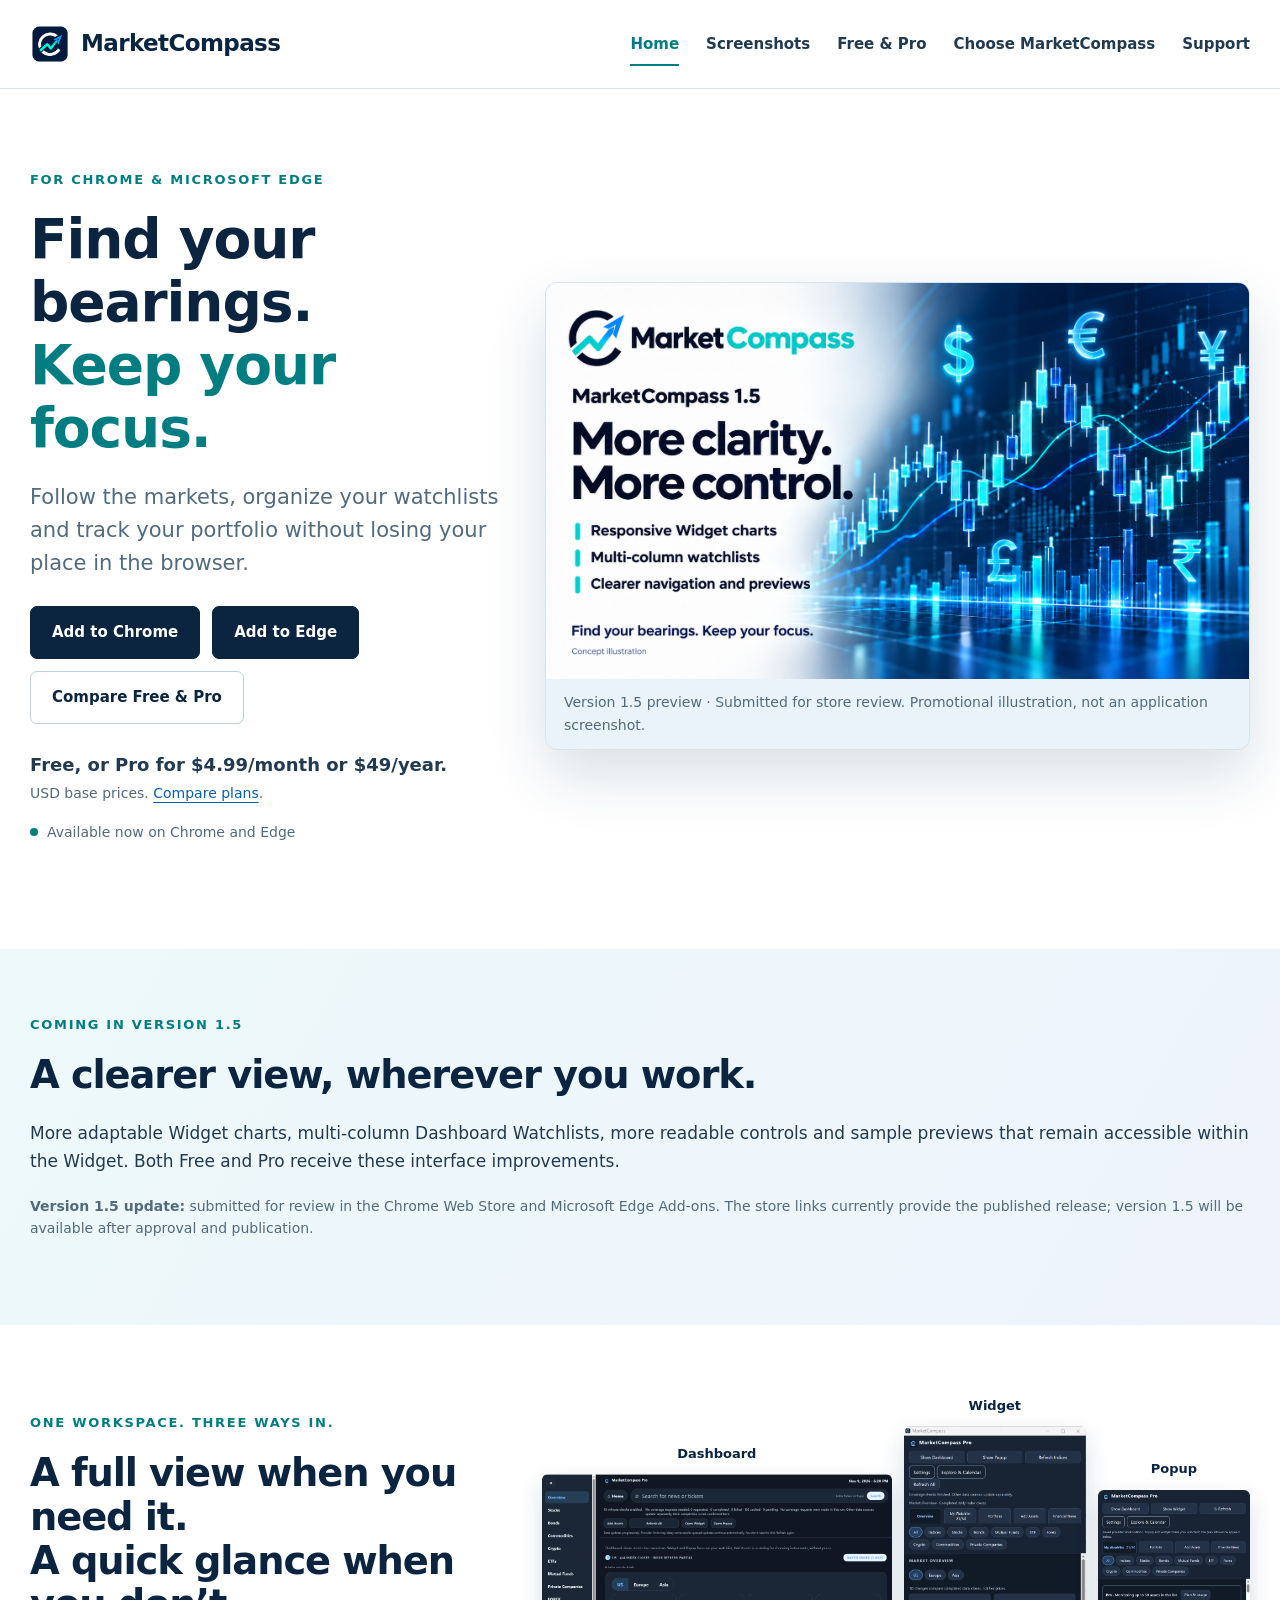
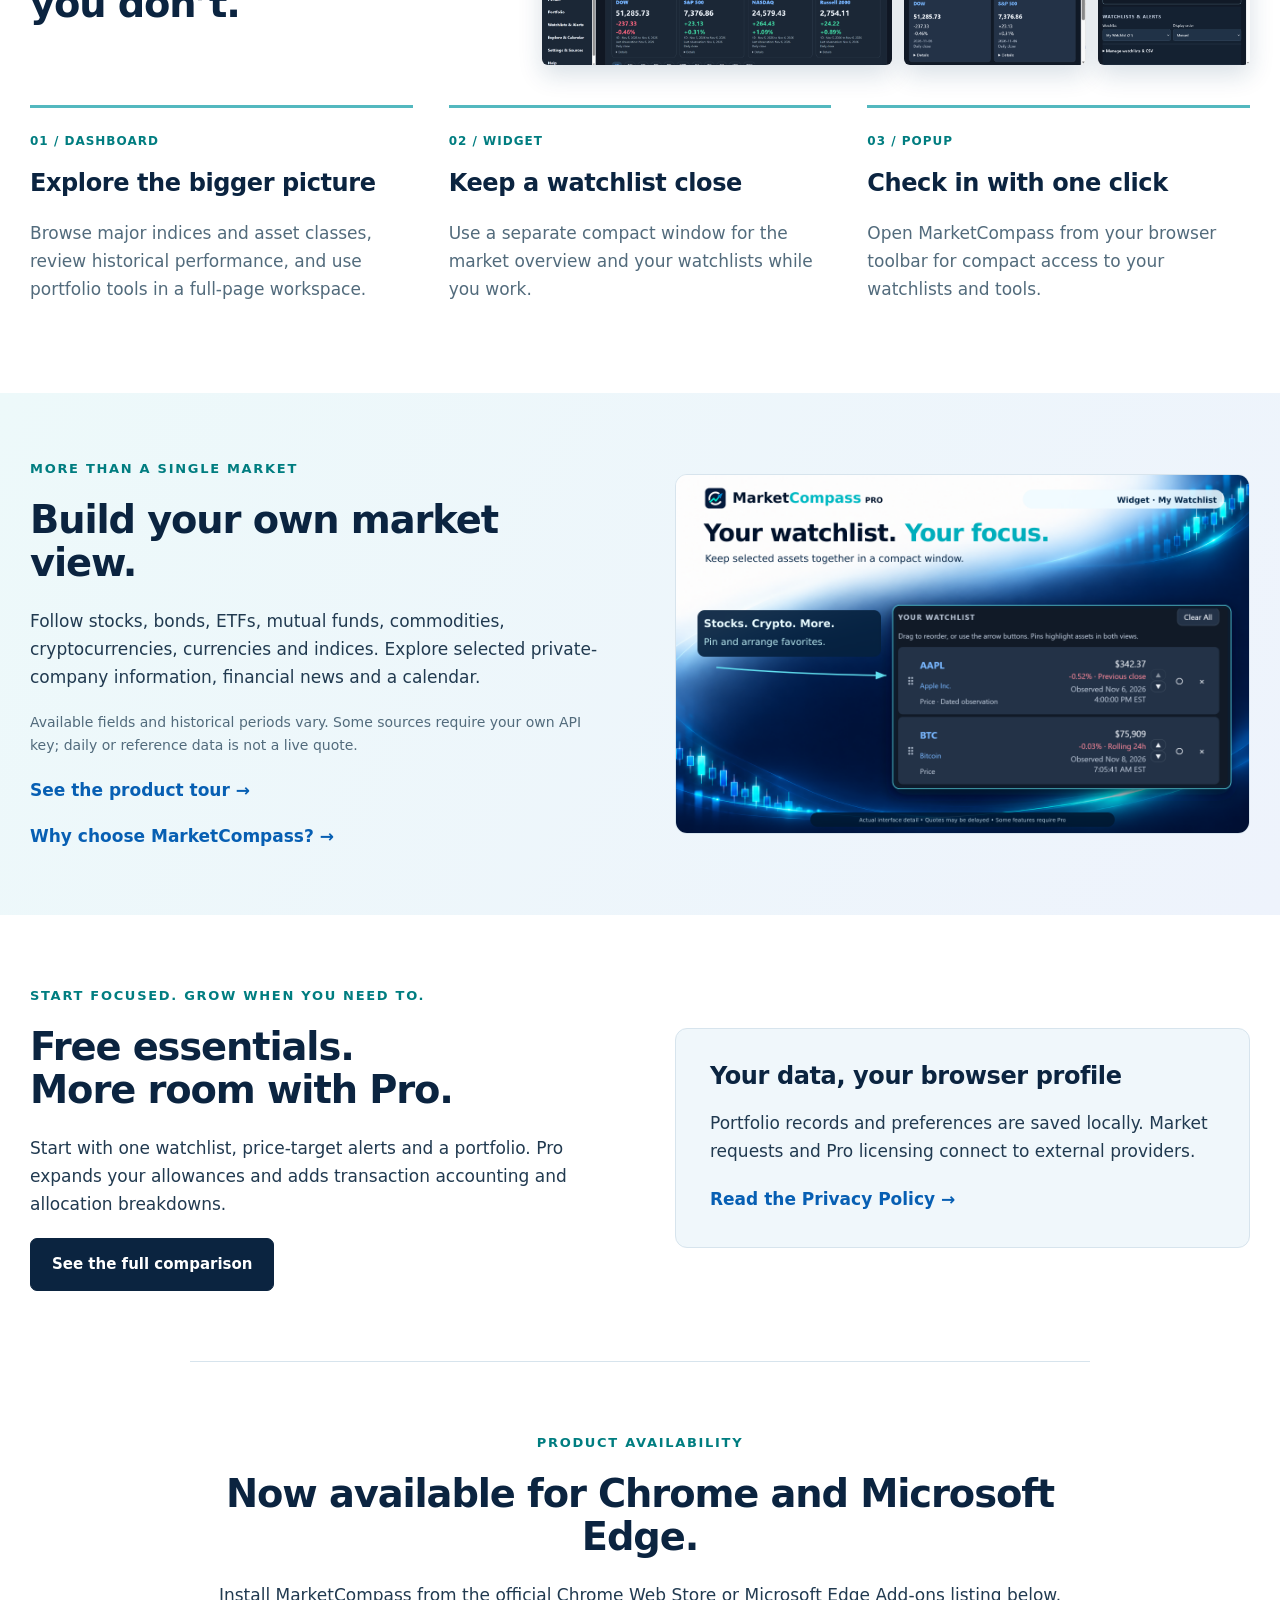
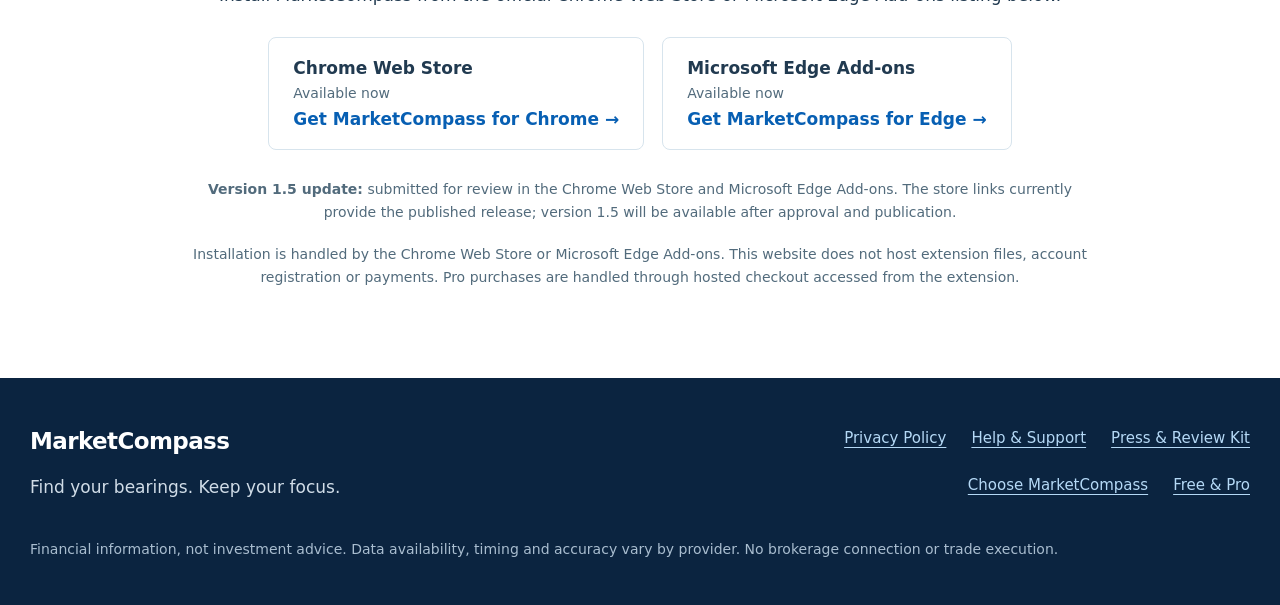
==== index.html @ 781dd7e7 "Preview MarketCompass 1.5 and highlight competitive advantages" ====
<!doctype html><html lang="en"><head><meta charset="utf-8"><meta name="viewport" content="width=device-width,initial-scale=1"><title>MarketCompass | Navigate Financial Markets</title><meta name="description" content="MarketCompass brings market monitoring, watchlists and portfolio tools to Chrome and Edge through a Dashboard, Widget and Popup."><link rel="icon" href="assets/marketing/icon.png"><link rel="stylesheet" href="assets/site.css"></head><body><a class="skip" href="#main">Skip to content</a><header class="site-header"><div class="wrap header-inner"><a class="brand" href="index.html"><img src="assets/marketing/icon.png" width="40" height="40" alt=""><span>MarketCompass</span></a><nav aria-label="Main navigation"><a href="index.html" aria-current="page">Home</a><a href="screenshots.html">Screenshots</a><a href="free-pro.html">Free & Pro</a><a href="why-marketcompass.html">Choose MarketCompass</a><a href="support.html">Support</a></nav></div></header><main id="main"><span id="top"></span>
<section class="hero wrap"><div><p class="eyebrow">For Chrome & Microsoft Edge</p><h1>Find your bearings.<br><em>Keep your focus.</em></h1><p class="lede">Follow the markets, organize your watchlists and track your portfolio without losing your place in the browser.</p><div class="actions"><a class="button" href="https://chromewebstore.google.com/detail/marketcompass/nocpcppjmmdhdpfhiahnjdbmjbkocnnh?pli=1" target="_blank" rel="noopener noreferrer">Add to Chrome</a><a class="button" href="https://microsoftedge.microsoft.com/addons/detail/pcbjnfilfemoclhdkdmjgnlkblgkehjo" target="_blank" rel="noopener noreferrer">Add to Edge</a><a class="button secondary" href="free-pro.html">Compare Free & Pro</a></div><p class="pricing-teaser"><strong>Free, or Pro for $4.99/month or $49/year.</strong><br><span>USD base prices. <a href="free-pro.html">Compare plans</a>.</span></p><p class="status"><span style="background:var(--teal)" aria-hidden="true"></span>Available now on Chrome and Edge</p></div><figure><a href="assets/marketing/v15-hero.png" data-lightbox="MarketCompass 1.5 highlights"><img src="assets/marketing/v15-hero.png" alt="MarketCompass 1.5: responsive Widget charts, multi-column watchlists, clearer navigation and previews" width="1672" height="941"></a><figcaption>Version 1.5 preview · Submitted for store review. Promotional illustration, not an application screenshot.</figcaption></figure></section>
<section class="band" id="version-15"><div class="wrap"><p class="eyebrow">Coming in version 1.5</p><h2>A clearer view, wherever you work.</h2><p>More adaptable Widget charts, multi-column Dashboard Watchlists, more readable controls and sample previews that remain accessible within the Widget. Both Free and Pro receive these interface improvements.</p><p class="fine"><strong>Version 1.5 update:</strong> submitted for review in the Chrome Web Store and Microsoft Edge Add-ons. The store links currently provide the published release; version 1.5 will be available after approval and publication.</p></div></section>
<section class="wrap section" id="workspace"><div class="workspace-intro"><div class="section-intro"><p class="eyebrow">One workspace. Three ways in.</p><h2>A full view when you need it.<br>A quick glance when you don’t.</h2></div><div class="form-factors" aria-label="Dashboard, Widget and Popup window formats"><figure class="form-dashboard"><figcaption>Dashboard</figcaption><a href="assets/marketing/form-dashboard.png" data-lightbox="Dashboard interface" aria-label="Enlarge Dashboard screenshot"><span class="screenshot-frame dashboard"><img src="assets/marketing/form-dashboard.png" alt="MarketCompass Dashboard interface" width="2048" height="1118" loading="lazy"><span class="version-cover" aria-hidden="true"></span></span></a></figure><figure class="form-widget"><figcaption>Widget</figcaption><a href="assets/marketing/form-widget.png" data-lightbox="Widget interface" aria-label="Enlarge Widget screenshot"><span class="screenshot-frame widget"><img src="assets/marketing/form-widget.png" alt="MarketCompass Widget interface" width="1094" height="1432" loading="lazy"><span class="version-cover" aria-hidden="true"></span></span></a></figure><figure class="form-popup"><figcaption>Popup</figcaption><a href="assets/marketing/form-popup.png" data-lightbox="Popup interface" aria-label="Enlarge Popup screenshot"><span class="screenshot-frame popup"><img src="assets/marketing/form-popup.png" alt="MarketCompass Popup interface" width="1037" height="1197" loading="lazy"><span class="version-cover" aria-hidden="true"></span></span></a></figure></div></div><div class="three"><article><span class="number">01 / DASHBOARD</span><h3>Explore the bigger picture</h3><p>Browse major indices and asset classes, review historical performance, and use portfolio tools in a full-page workspace.</p></article><article><span class="number">02 / WIDGET</span><h3>Keep a watchlist close</h3><p>Use a separate compact window for the market overview and your watchlists while you work.</p></article><article><span class="number">03 / POPUP</span><h3>Check in with one click</h3><p>Open MarketCompass from your browser toolbar for compact access to your watchlists and tools.</p></article></div></section>
<section class="band" id="preview"><div class="wrap split"><div><p class="eyebrow">More than a single market</p><h2>Build your own market view.</h2><p>Follow stocks, bonds, ETFs, mutual funds, commodities, cryptocurrencies, currencies and indices. Explore selected private-company information, financial news and a calendar.</p><p class="fine">Available fields and historical periods vary. Some sources require your own API key; daily or reference data is not a live quote.</p><a class="text-link" href="screenshots.html">See the product tour →</a><p class="why-link"><a class="text-link" href="why-marketcompass.html">Why choose MarketCompass? →</a></p></div><figure><a href="assets/marketing/watchlist.png" data-lightbox=""><img src="assets/marketing/watchlist.png" alt="MarketCompass Widget My Watchlist with selected assets" width="1280" height="800" loading="lazy"></a></figure></div></section>
<section class="wrap section split" id="plans"><div><p class="eyebrow">Start focused. Grow when you need to.</p><h2>Free essentials.<br>More room with Pro.</h2><p>Start with one watchlist, price-target alerts and a portfolio. Pro expands your allowances and adds transaction accounting and allocation breakdowns.</p><a class="button" href="free-pro.html">See the full comparison</a></div><div class="feature-panel" id="privacy-support"><h3>Your data, your browser profile</h3><p>Portfolio records and preferences are saved locally. Market requests and Pro licensing connect to external providers.</p><a class="text-link" href="privacy.html">Read the Privacy Policy →</a></div></section>
<section class="wrap section availability" id="availability"><span id="pilot-status"></span><p class="eyebrow">Product availability</p><h2>Now available for Chrome and Microsoft Edge.</h2><p>Install MarketCompass from the official Chrome Web Store or Microsoft Edge Add-ons listing below.</p><div class="store-status"><div><strong>Chrome Web Store</strong><span>Available now</span><a class="text-link" href="https://chromewebstore.google.com/detail/marketcompass/nocpcppjmmdhdpfhiahnjdbmjbkocnnh?pli=1" target="_blank" rel="noopener noreferrer">Get MarketCompass for Chrome →</a></div><div><strong>Microsoft Edge Add-ons</strong><span>Available now</span><a class="text-link" href="https://microsoftedge.microsoft.com/addons/detail/pcbjnfilfemoclhdkdmjgnlkblgkehjo" target="_blank" rel="noopener noreferrer">Get MarketCompass for Edge →</a></div></div><p class="fine"><strong>Version 1.5 update:</strong> submitted for review in the Chrome Web Store and Microsoft Edge Add-ons. The store links currently provide the published release; version 1.5 will be available after approval and publication.</p><p class="fine">Installation is handled by the Chrome Web Store or Microsoft Edge Add-ons. This website does not host extension files, account registration or payments. Pro purchases are handled through hosted checkout accessed from the extension.</p></section></main><footer><div class="wrap footer-inner"><div><a class="brand" href="index.html">MarketCompass</a><p>Find your bearings. Keep your focus.</p></div><div class="footer-links"><a href="privacy.html">Privacy Policy</a><a href="support.html">Help & Support</a><a href="press.html">Press & Review Kit</a><a href="why-marketcompass.html">Choose MarketCompass</a><a href="free-pro.html">Free & Pro</a></div><p class="fine">Financial information, not investment advice. Data availability, timing and accuracy vary by provider. No brokerage connection or trade execution.</p></div></footer><script src="assets/lightbox.js" defer></script></body></html>
---- assets/site.css ----
:root{--navy:#0b2440;--ink:#213a50;--muted:#526b7c;--teal:#007d80;--blue:#146bcc;--line:#d7e4ed;--pale:#f0f7fb;--white:#fff}*{box-sizing:border-box}html{scroll-behavior:smooth}body{margin:0;background:var(--white);color:var(--ink);font:17px/1.65 system-ui,-apple-system,"Segoe UI",sans-serif}a{color:#075fb3;text-underline-offset:4px}a:hover{text-decoration:underline}a:focus-visible,summary:focus-visible,div[tabindex]:focus-visible{outline:3px solid #007d80;outline-offset:5px}.wrap{width:min(1220px,calc(100% - 56px));margin-inline:auto}.site-header{background:rgba(255,255,255,.97);border-bottom:1px solid var(--line)}.header-inner{min-height:88px;display:flex;align-items:center;justify-content:space-between;gap:30px}.brand{display:inline-flex;align-items:center;gap:11px;font-size:23px;font-weight:800;letter-spacing:-.6px;text-decoration:none;color:var(--navy)}nav{display:flex;gap:27px;flex-wrap:wrap}nav a{color:var(--ink);font-size:15px;font-weight:650;text-decoration:none;padding:8px 0}nav a[aria-current=page]{color:var(--teal);box-shadow:0 2px var(--teal)}.skip{position:absolute;left:20px;top:-100px;background:#fff;z-index:10;padding:10px}.skip:focus{top:10px}h1,h2,h3{color:var(--navy);line-height:1.14;margin:0 0 22px;letter-spacing:-1.1px}h1{font-size:clamp(38px,4.3vw,62px)}h2{font-size:clamp(28px,3vw,40px)}h3{font-size:24px;letter-spacing:-.4px}p{margin:0 0 20px}em{font-style:normal;color:var(--teal)}.eyebrow{color:var(--teal);font-size:13px;font-weight:800;letter-spacing:1.7px;text-transform:uppercase;margin:0 0 18px}.lede{font-size:21px;line-height:1.55;max-width:750px;color:var(--muted)}.hero{display:grid;grid-template-columns:.8fr 1.2fr;gap:45px;align-items:center;padding-block:80px 85px}.hero figure{margin-right:0;box-shadow:0 25px 60px #143c6529;transform:none}figure{margin:0;border-radius:12px;overflow:hidden;background:#eaf3fa;border:1px solid var(--line)}figure img{display:block;width:100%;height:auto}figure a{display:block}figcaption{padding:12px 18px;color:var(--muted);font-size:14px}.actions{display:flex;gap:12px;flex-wrap:wrap;margin:27px 0}.button{display:inline-flex;gap:16px;align-items:center;background:var(--navy);border:1px solid var(--navy);color:#fff;text-decoration:none;padding:13px 21px;border-radius:7px;font-weight:700;font-size:15px}.button:hover{background:#124370;text-decoration:none}.button.secondary{background:#fff;color:var(--navy);border-color:#bccfdd}.status{display:flex;gap:9px;align-items:center;font-size:14px;color:var(--muted)}.status span{width:8px;height:8px;border-radius:50%;background:#bd8f27}.section{padding-block:70px}.section-intro{margin-bottom:40px}.three{display:grid;grid-template-columns:repeat(3,1fr);gap:36px}.three article{border-top:3px solid #53b8bf;padding-top:24px}.number{display:block;font-size:12px;letter-spacing:1px;font-weight:800;color:var(--teal);margin-bottom:18px}.three p{color:var(--muted)}.band{background:linear-gradient(120deg,#edf9fa,#eef3fc);padding-block:65px}.split{display:grid;grid-template-columns:1fr 1fr;gap:70px;align-items:center}.fine{font-size:14px;color:var(--muted);line-height:1.6}.text-link{font-weight:700;text-decoration:none}.feature-panel{background:var(--pale);border:1px solid var(--line);border-radius:12px;padding:34px}.feature-panel h3{margin-bottom:18px}.availability{border-top:1px solid var(--line);max-width:900px;text-align:center}.store-status{display:flex;gap:18px;justify-content:center;margin:28px 0}.store-status>div{border:1px solid var(--line);border-radius:8px;padding:16px 24px;text-align:left;min-width:240px}.store-status strong,.store-status span{display:block}.store-status span{font-size:14px;color:var(--muted)}footer{background:#0b2440;color:#d0dce7;padding:45px 0}.footer-inner{display:grid;grid-template-columns:1fr 1fr;gap:25px}.footer-inner .brand{color:#fff}.footer-inner p{margin:12px 0 0}.footer-links{display:flex;flex-wrap:wrap;align-items:center;justify-content:flex-end;gap:16px 25px}.footer-links a{color:#b5d9f6;font-size:15px}.footer-inner .fine{color:#a9bdcf;grid-column:1/-1;max-width:none}.page-head{padding-block:65px 40px}.page-head h1{max-width:900px}.gallery{display:grid;grid-template-columns:1fr 1fr;gap:52px 30px;padding-block:10px 40px}.gallery h2{font-size:24px;letter-spacing:-.5px;margin-bottom:10px}.gallery p{font-size:16px;min-height:26px;margin-bottom:18px}.gallery figure{box-shadow:0 10px 25px #153c6010}.bottom-note{padding-bottom:55px}.plans{display:grid;grid-template-columns:1fr 1fr;gap:24px}.plans article{border:1px solid var(--line);border-radius:12px;padding:35px;background:var(--pale)}.plans .pro-plan{background:linear-gradient(135deg,#e3f6f7,#e6efff);border-color:#8cbac5}.plans h2{font-size:29px}.price{font-size:45px;letter-spacing:-1px;font-weight:800;color:var(--navy);line-height:1.2;margin:18px 0 12px}.price span{font-size:20px;font-weight:500}.table-scroll{overflow-x:auto;border:1px solid var(--line);border-radius:9px;margin-bottom:20px}table{width:100%;border-collapse:collapse;font-size:16px;min-width:650px}th,td{text-align:left;padding:17px 22px;border-bottom:1px solid var(--line);vertical-align:top}thead{background:var(--navy);color:#fff}thead th{font-size:18px}tbody th{color:var(--navy);width:34%;font-weight:650}tbody tr:nth-child(even){background:#f4f8fb}tbody tr:last-child>*{border:0}.two{display:grid;grid-template-columns:1fr 1fr;gap:24px;padding-top:0}.two h2{font-size:26px}.support-grid{display:grid;grid-template-columns:1.5fr 1fr;gap:65px;padding-bottom:65px}.support-grid h2{font-size:28px;margin-top:25px}.support-grid ol{padding-left:23px;margin-bottom:40px}.support-grid li{padding-left:7px;margin-bottom:12px}.contact-box{background:var(--pale);padding:30px;border-radius:12px;align-self:start;overflow-wrap:anywhere}details{border-bottom:1px solid var(--line);padding:18px 0}summary{font-weight:700;color:var(--navy);cursor:pointer}details p{padding-top:16px;margin-bottom:5px}.policy{max-width:900px;padding-bottom:60px}.policy section{border-top:1px solid var(--line);padding:30px 0}.policy h2{font-size:26px}.policy p{margin-top:15px}.download-grid{display:grid;grid-template-columns:1fr 1fr;gap:12px}.download-grid a{display:flex;justify-content:space-between;gap:15px;border:1px solid var(--line);border-radius:6px;padding:17px;text-decoration:none;background:var(--pale)}ul{padding-left:22px}li{margin-bottom:10px}@media(max-width:900px){.header-inner{padding:18px 0;flex-direction:column;gap:8px}nav{gap:20px}.hero{grid-template-columns:1fr;padding-block:45px;gap:35px}.hero figure{margin:0;transform:none}.split{gap:30px}.three{gap:20px}.support-grid{gap:30px}.brand{font-size:22px}}@media(max-width:650px){body{font-size:16px}.wrap{width:calc(100% - 36px)}nav{gap:18px}nav a{font-size:14px}.hero{padding-block:35px}.lede{font-size:19px}.three,.split,.two,.plans,.gallery,.support-grid,.download-grid{grid-template-columns:1fr}.section{padding-block:40px}.band{padding-block:40px}.page-head{padding-block:38px 25px}.three{gap:28px}.gallery{gap:35px}.gallery p{min-height:0}.feature-panel,.contact-box,.plans article{padding:25px}.store-status{flex-direction:column}.footer-inner{grid-template-columns:1fr}.footer-links{justify-content:flex-start}.footer-inner .fine{grid-column:auto}.two{padding-top:0}.support-grid{padding-bottom:40px}h1{font-size:39px}.button{padding:12px 17px}.availability{text-align:left}}@media(prefers-reduced-motion:reduce){html{scroll-behavior:auto}}@media print{nav,.actions,.skip{display:none}body{font-size:11pt}.wrap{width:100%}.hero,.split,.three,.two,.plans,.support-grid{display:block}figure{break-inside:avoid}footer{background:#fff;color:#000}.footer-inner .brand,.footer-links a,.footer-inner .fine{color:#000}}
@media(max-width:650px){table{min-width:0;display:block}thead{position:absolute;width:1px;height:1px;overflow:hidden;clip-path:inset(50%)}tbody{display:block}tbody tr{display:grid;grid-template-columns:1fr 1fr;border-bottom:1px solid var(--line)}tbody th{grid-column:1/-1;width:auto;padding:14px 16px 4px;border:0}tbody td{display:block;border:0;padding:8px 16px 16px}tbody td:before{content:attr(data-label);display:block;font-size:12px;letter-spacing:.7px;text-transform:uppercase;font-weight:800;color:var(--teal);margin-bottom:5px}.table-scroll{overflow-x:visible}}
/* Product form factors and accessible screenshot viewer */
.workspace-intro{display:grid;grid-template-columns:.8fr 1.2fr;align-items:center;gap:40px;margin-bottom:40px}.workspace-intro .section-intro{margin:0}.form-factors{display:flex;align-items:flex-end;gap:12px}.form-factors figure{border:0;background:none;overflow:visible;border-radius:0}.form-dashboard{flex:2.3}.form-widget{flex:1.2}.form-popup{flex:1}.form-factors figcaption{padding:0 0 10px;font-size:13px;font-weight:750;text-align:center;color:var(--navy)}.screenshot-frame{display:block;position:relative;overflow:hidden;border-radius:6px;box-shadow:0 10px 25px #143c6529}.screenshot-frame img{display:block;width:100%;height:auto}.version-cover{position:absolute;display:block;pointer-events:none}.dashboard .version-cover{left:19.8%;top:3.9%;width:2.2%;height:1.6%;background:#0f1723}.widget .version-cover{left:7.9%;top:7.9%;width:4.2%;height:1.4%;background:#192535}.popup .version-cover{left:8.4%;top:4.7%;width:4.5%;height:1.6%;background:#192535}a[data-lightbox]{cursor:zoom-in}.image-dialog{border:0;border-radius:12px;padding:18px;width:min(1280px,96vw);max-width:96vw;max-height:94vh;background:#fff;color:var(--navy)}.image-dialog::backdrop{background:#071827dc}.viewer-header{display:flex;align-items:center;justify-content:space-between;gap:20px;margin-bottom:12px}.viewer-header h2{font-size:18px;letter-spacing:0;margin:0}.viewer-close{font:inherit;font-weight:700;border:1px solid #bccfdd;border-radius:6px;padding:8px 14px;background:white;color:var(--navy);cursor:pointer}.viewer-close:focus-visible{outline:3px solid var(--teal);outline-offset:3px}.viewer-body{display:flex;justify-content:center}.viewer-body>img{display:block;max-width:100%;max-height:76vh;width:auto;height:auto;object-fit:contain}.viewer-body .screenshot-frame{width:min(var(--viewer-width),100%);box-shadow:none}.viewer-body .screenshot-frame img{width:100%;height:auto}body.viewer-open{overflow:hidden}
@media(max-width:900px){.workspace-intro{grid-template-columns:1fr}.form-factors{max-width:650px;width:100%}.workspace-intro .section-intro{margin:0}}@media(max-width:650px){.form-factors{gap:8px}.form-factors figcaption{font-size:11px}.image-dialog{padding:12px}.viewer-header h2{font-size:16px}}

.comparison-label{font-size:26px;font-weight:800;color:var(--teal);line-height:1.25;margin-bottom:20px}.comparison-head h1{max-width:1100px}.comparison-head .lede{max-width:none;font-size:18px}.api-callout{border-top:1px solid var(--line)}#api-setup{scroll-margin-top:20px;border-top:1px solid var(--line);padding-top:20px}#api-setup h3{font-size:23px;margin-top:30px}

.tour-head .lede{max-width:none;font-size:18px}

/* Pricing visibility and sourced product comparison */
.pricing-teaser{font-size:18px;line-height:1.5;margin:22px 0 16px}.pricing-teaser span{font-size:14px;color:var(--muted)}.why-link{margin:18px 0 0}.comparison-benefits h2{font-size:26px;letter-spacing:-.5px}.comparison-note{margin-top:28px}.competitor-table table{min-width:850px}.competitor-table tbody th{width:17%}.competitor-table th,.competitor-table td{padding:18px;font-size:15px}.competitor-table td:nth-child(2){width:20%}.comparison-benefits{padding-top:10px}@media(max-width:650px){.competitor-table table{min-width:0}.competitor-table tbody tr{grid-template-columns:1fr}.competitor-table tbody th{width:auto}.competitor-table tbody td{width:auto;padding:10px 16px}.competitor-table tbody td:last-child{padding-bottom:20px}.pricing-teaser{font-size:17px}}

/* MarketCompass-focused comparison */
.competitor-table .mc-difference{background:#e0f3f2;border-left:3px solid #007d80;color:#123f49}.competitor-table thead .mc-difference{background:#d1eceb}.competitor-table thead .mc-difference img{vertical-align:middle;margin-right:8px}.competitor-table .marketcompass-row th,.competitor-table .marketcompass-row td{font-weight:750;background:#eef8f7}.competitor-table .marketcompass-row .mc-difference{background:#d7eeec}.competitor-table .marketcompass-row strong{font-weight:750}@media(max-width:650px){.competitor-table .mc-difference{border-left:3px solid #007d80}.competitor-table tbody .mc-difference:before{color:#005c60}}
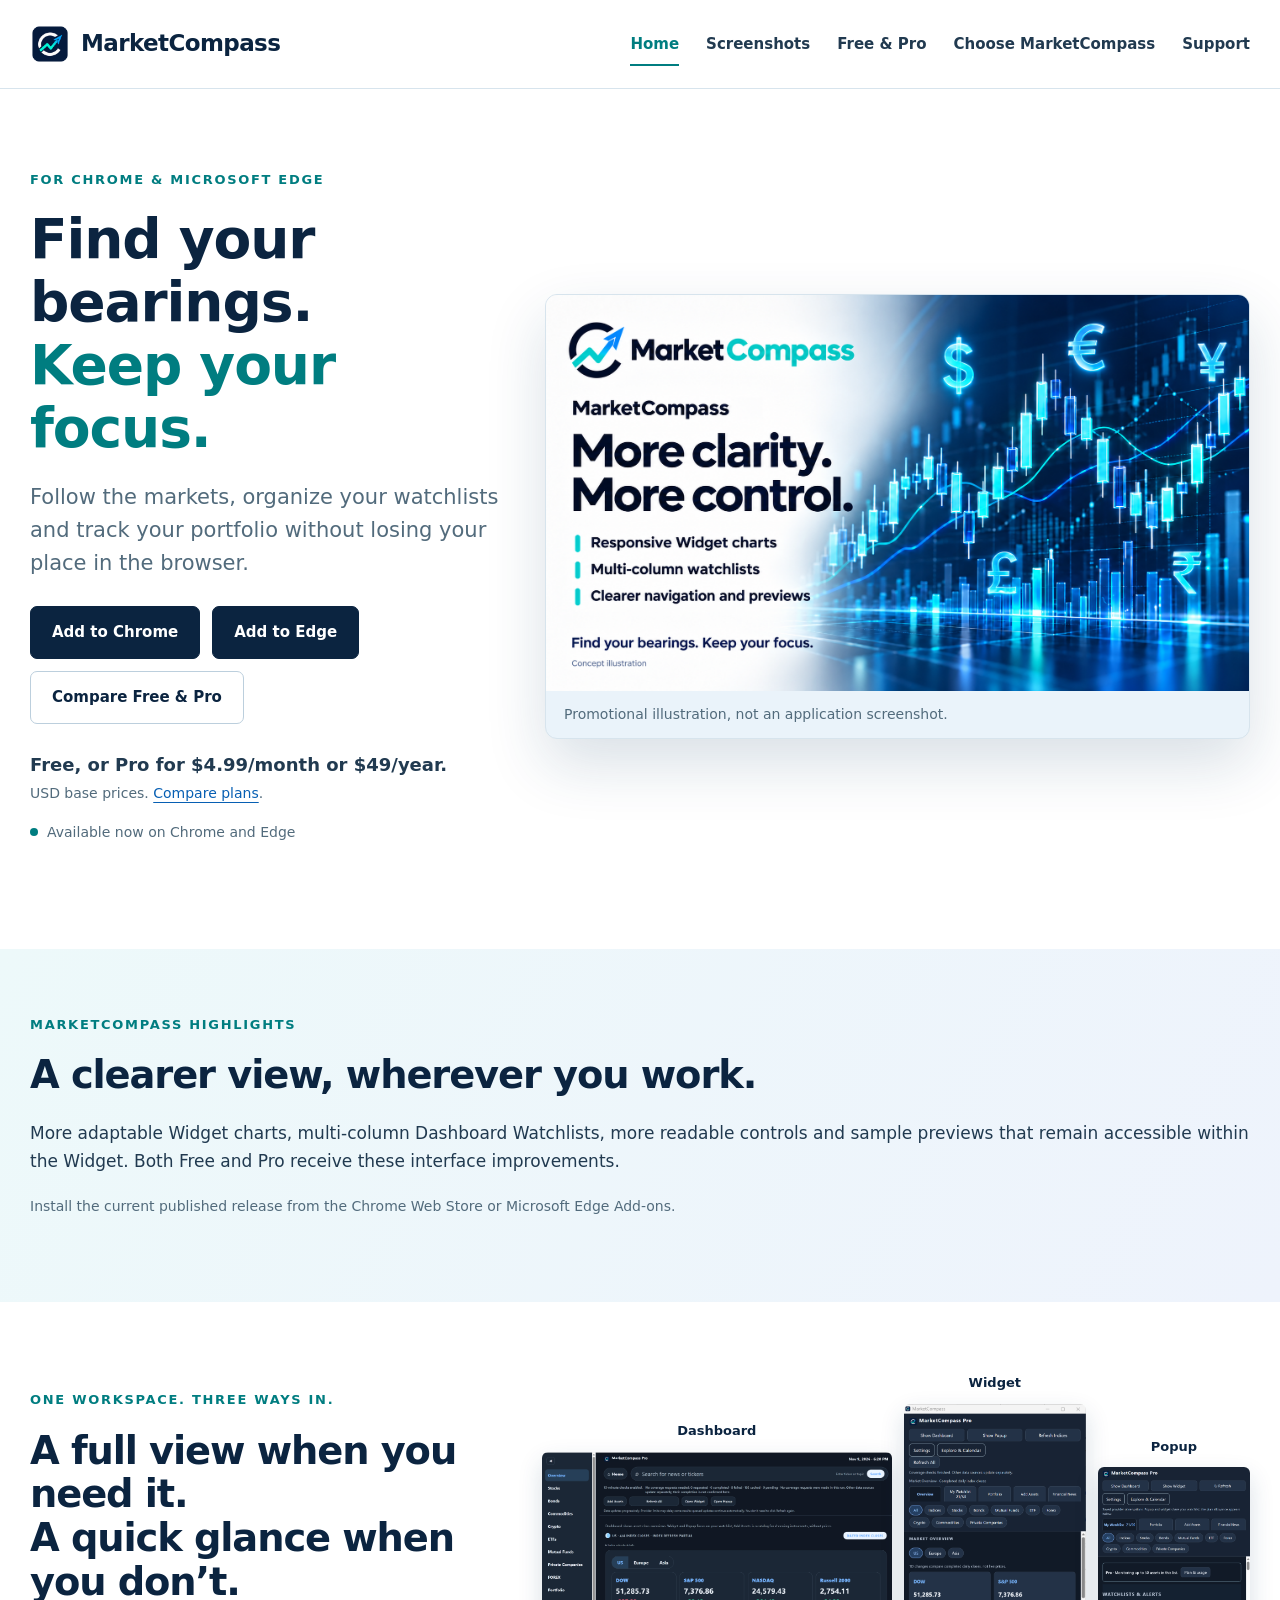
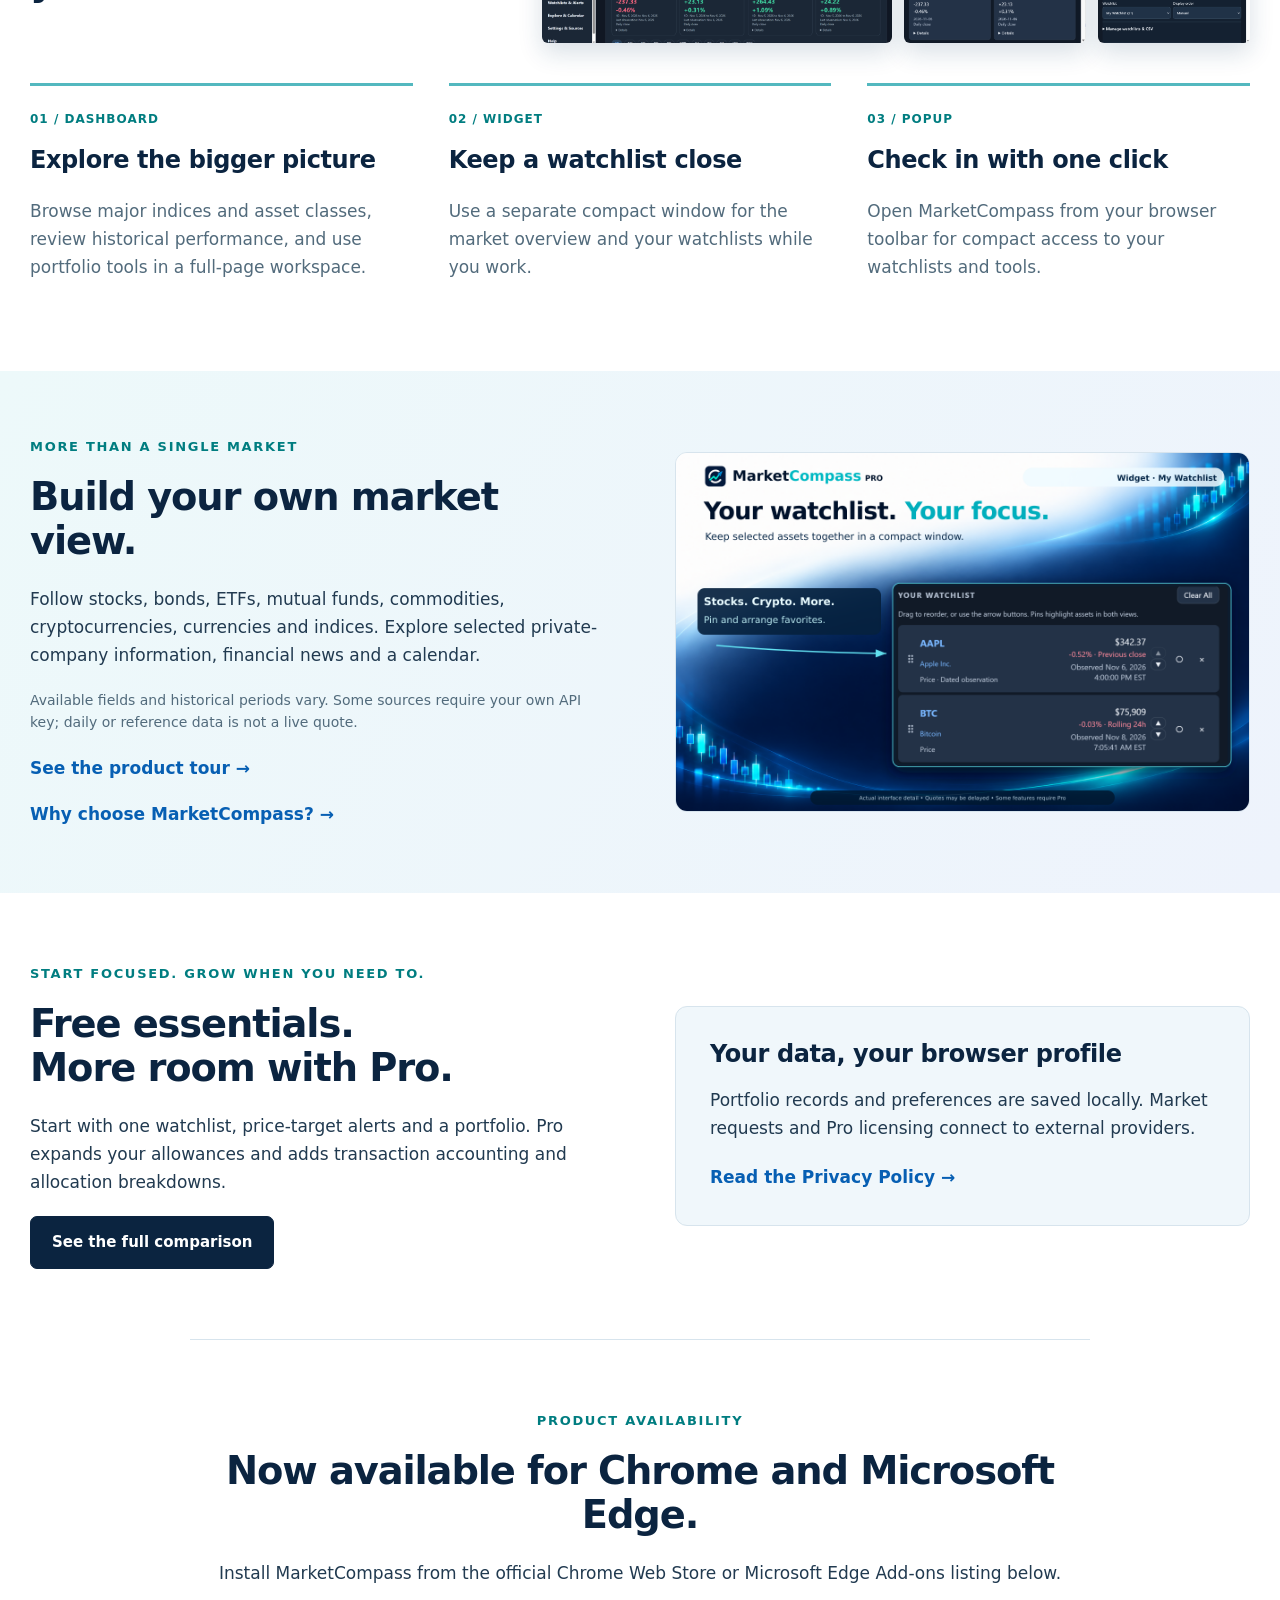
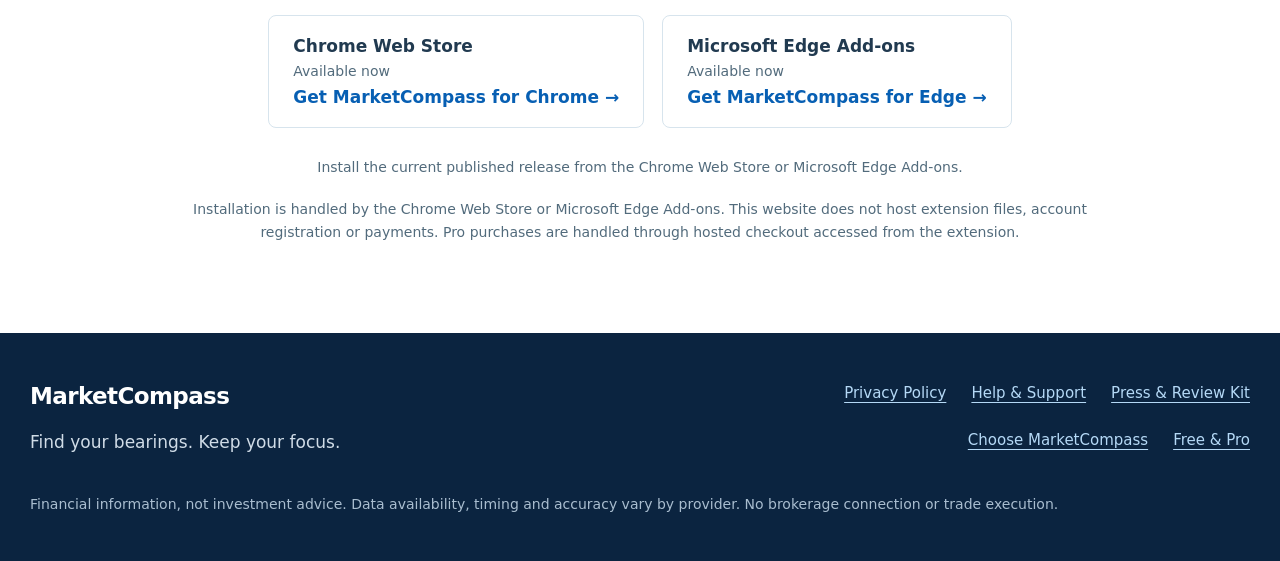
==== commit d3643ee8: "Correct outdated store release messaging" ====
--- a/index.html
+++ b/index.html
@@ -1,7 +1,7 @@
 <!doctype html><html lang="en"><head><meta charset="utf-8"><meta name="viewport" content="width=device-width,initial-scale=1"><title>MarketCompass | Navigate Financial Markets</title><meta name="description" content="MarketCompass brings market monitoring, watchlists and portfolio tools to Chrome and Edge through a Dashboard, Widget and Popup."><link rel="icon" href="assets/marketing/icon.png"><link rel="stylesheet" href="assets/site.css"></head><body><a class="skip" href="#main">Skip to content</a><header class="site-header"><div class="wrap header-inner"><a class="brand" href="index.html"><img src="assets/marketing/icon.png" width="40" height="40" alt=""><span>MarketCompass</span></a><nav aria-label="Main navigation"><a href="index.html" aria-current="page">Home</a><a href="screenshots.html">Screenshots</a><a href="free-pro.html">Free & Pro</a><a href="why-marketcompass.html">Choose MarketCompass</a><a href="support.html">Support</a></nav></div></header><main id="main"><span id="top"></span>
-<section class="hero wrap"><div><p class="eyebrow">For Chrome & Microsoft Edge</p><h1>Find your bearings.<br><em>Keep your focus.</em></h1><p class="lede">Follow the markets, organize your watchlists and track your portfolio without losing your place in the browser.</p><div class="actions"><a class="button" href="https://chromewebstore.google.com/detail/marketcompass/nocpcppjmmdhdpfhiahnjdbmjbkocnnh?pli=1" target="_blank" rel="noopener noreferrer">Add to Chrome</a><a class="button" href="https://microsoftedge.microsoft.com/addons/detail/pcbjnfilfemoclhdkdmjgnlkblgkehjo" target="_blank" rel="noopener noreferrer">Add to Edge</a><a class="button secondary" href="free-pro.html">Compare Free & Pro</a></div><p class="pricing-teaser"><strong>Free, or Pro for $4.99/month or $49/year.</strong><br><span>USD base prices. <a href="free-pro.html">Compare plans</a>.</span></p><p class="status"><span style="background:var(--teal)" aria-hidden="true"></span>Available now on Chrome and Edge</p></div><figure><a href="assets/marketing/v15-hero.png" data-lightbox="MarketCompass 1.5 highlights"><img src="assets/marketing/v15-hero.png" alt="MarketCompass 1.5: responsive Widget charts, multi-column watchlists, clearer navigation and previews" width="1672" height="941"></a><figcaption>Version 1.5 preview · Submitted for store review. Promotional illustration, not an application screenshot.</figcaption></figure></section>
-<section class="band" id="version-15"><div class="wrap"><p class="eyebrow">Coming in version 1.5</p><h2>A clearer view, wherever you work.</h2><p>More adaptable Widget charts, multi-column Dashboard Watchlists, more readable controls and sample previews that remain accessible within the Widget. Both Free and Pro receive these interface improvements.</p><p class="fine"><strong>Version 1.5 update:</strong> submitted for review in the Chrome Web Store and Microsoft Edge Add-ons. The store links currently provide the published release; version 1.5 will be available after approval and publication.</p></div></section>
+<section class="hero wrap"><div><p class="eyebrow">For Chrome & Microsoft Edge</p><h1>Find your bearings.<br><em>Keep your focus.</em></h1><p class="lede">Follow the markets, organize your watchlists and track your portfolio without losing your place in the browser.</p><div class="actions"><a class="button" href="https://chromewebstore.google.com/detail/marketcompass/nocpcppjmmdhdpfhiahnjdbmjbkocnnh?pli=1" target="_blank" rel="noopener noreferrer">Add to Chrome</a><a class="button" href="https://microsoftedge.microsoft.com/addons/detail/pcbjnfilfemoclhdkdmjgnlkblgkehjo" target="_blank" rel="noopener noreferrer">Add to Edge</a><a class="button secondary" href="free-pro.html">Compare Free & Pro</a></div><p class="pricing-teaser"><strong>Free, or Pro for $4.99/month or $49/year.</strong><br><span>USD base prices. <a href="free-pro.html">Compare plans</a>.</span></p><p class="status"><span style="background:var(--teal)" aria-hidden="true"></span>Available now on Chrome and Edge</p></div><figure><a href="assets/marketing/v15-hero.png" data-lightbox="MarketCompass highlights"><img src="assets/marketing/v15-hero.png" alt="MarketCompass: responsive Widget charts, multi-column watchlists, clearer navigation and previews" width="1672" height="941"></a><figcaption>Promotional illustration, not an application screenshot.</figcaption></figure></section>
+<section class="band" id="version-15"><div class="wrap"><p class="eyebrow">MarketCompass highlights</p><h2>A clearer view, wherever you work.</h2><p>More adaptable Widget charts, multi-column Dashboard Watchlists, more readable controls and sample previews that remain accessible within the Widget. Both Free and Pro receive these interface improvements.</p><p class="fine">Install the current published release from the Chrome Web Store or Microsoft Edge Add-ons.</p></div></section>
 <section class="wrap section" id="workspace"><div class="workspace-intro"><div class="section-intro"><p class="eyebrow">One workspace. Three ways in.</p><h2>A full view when you need it.<br>A quick glance when you don’t.</h2></div><div class="form-factors" aria-label="Dashboard, Widget and Popup window formats"><figure class="form-dashboard"><figcaption>Dashboard</figcaption><a href="assets/marketing/form-dashboard.png" data-lightbox="Dashboard interface" aria-label="Enlarge Dashboard screenshot"><span class="screenshot-frame dashboard"><img src="assets/marketing/form-dashboard.png" alt="MarketCompass Dashboard interface" width="2048" height="1118" loading="lazy"><span class="version-cover" aria-hidden="true"></span></span></a></figure><figure class="form-widget"><figcaption>Widget</figcaption><a href="assets/marketing/form-widget.png" data-lightbox="Widget interface" aria-label="Enlarge Widget screenshot"><span class="screenshot-frame widget"><img src="assets/marketing/form-widget.png" alt="MarketCompass Widget interface" width="1094" height="1432" loading="lazy"><span class="version-cover" aria-hidden="true"></span></span></a></figure><figure class="form-popup"><figcaption>Popup</figcaption><a href="assets/marketing/form-popup.png" data-lightbox="Popup interface" aria-label="Enlarge Popup screenshot"><span class="screenshot-frame popup"><img src="assets/marketing/form-popup.png" alt="MarketCompass Popup interface" width="1037" height="1197" loading="lazy"><span class="version-cover" aria-hidden="true"></span></span></a></figure></div></div><div class="three"><article><span class="number">01 / DASHBOARD</span><h3>Explore the bigger picture</h3><p>Browse major indices and asset classes, review historical performance, and use portfolio tools in a full-page workspace.</p></article><article><span class="number">02 / WIDGET</span><h3>Keep a watchlist close</h3><p>Use a separate compact window for the market overview and your watchlists while you work.</p></article><article><span class="number">03 / POPUP</span><h3>Check in with one click</h3><p>Open MarketCompass from your browser toolbar for compact access to your watchlists and tools.</p></article></div></section>
 <section class="band" id="preview"><div class="wrap split"><div><p class="eyebrow">More than a single market</p><h2>Build your own market view.</h2><p>Follow stocks, bonds, ETFs, mutual funds, commodities, cryptocurrencies, currencies and indices. Explore selected private-company information, financial news and a calendar.</p><p class="fine">Available fields and historical periods vary. Some sources require your own API key; daily or reference data is not a live quote.</p><a class="text-link" href="screenshots.html">See the product tour →</a><p class="why-link"><a class="text-link" href="why-marketcompass.html">Why choose MarketCompass? →</a></p></div><figure><a href="assets/marketing/watchlist.png" data-lightbox=""><img src="assets/marketing/watchlist.png" alt="MarketCompass Widget My Watchlist with selected assets" width="1280" height="800" loading="lazy"></a></figure></div></section>
 <section class="wrap section split" id="plans"><div><p class="eyebrow">Start focused. Grow when you need to.</p><h2>Free essentials.<br>More room with Pro.</h2><p>Start with one watchlist, price-target alerts and a portfolio. Pro expands your allowances and adds transaction accounting and allocation breakdowns.</p><a class="button" href="free-pro.html">See the full comparison</a></div><div class="feature-panel" id="privacy-support"><h3>Your data, your browser profile</h3><p>Portfolio records and preferences are saved locally. Market requests and Pro licensing connect to external providers.</p><a class="text-link" href="privacy.html">Read the Privacy Policy →</a></div></section>
-<section class="wrap section availability" id="availability"><span id="pilot-status"></span><p class="eyebrow">Product availability</p><h2>Now available for Chrome and Microsoft Edge.</h2><p>Install MarketCompass from the official Chrome Web Store or Microsoft Edge Add-ons listing below.</p><div class="store-status"><div><strong>Chrome Web Store</strong><span>Available now</span><a class="text-link" href="https://chromewebstore.google.com/detail/marketcompass/nocpcppjmmdhdpfhiahnjdbmjbkocnnh?pli=1" target="_blank" rel="noopener noreferrer">Get MarketCompass for Chrome →</a></div><div><strong>Microsoft Edge Add-ons</strong><span>Available now</span><a class="text-link" href="https://microsoftedge.microsoft.com/addons/detail/pcbjnfilfemoclhdkdmjgnlkblgkehjo" target="_blank" rel="noopener noreferrer">Get MarketCompass for Edge →</a></div></div><p class="fine"><strong>Version 1.5 update:</strong> submitted for review in the Chrome Web Store and Microsoft Edge Add-ons. The store links currently provide the published release; version 1.5 will be available after approval and publication.</p><p class="fine">Installation is handled by the Chrome Web Store or Microsoft Edge Add-ons. This website does not host extension files, account registration or payments. Pro purchases are handled through hosted checkout accessed from the extension.</p></section></main><footer><div class="wrap footer-inner"><div><a class="brand" href="index.html">MarketCompass</a><p>Find your bearings. Keep your focus.</p></div><div class="footer-links"><a href="privacy.html">Privacy Policy</a><a href="support.html">Help & Support</a><a href="press.html">Press & Review Kit</a><a href="why-marketcompass.html">Choose MarketCompass</a><a href="free-pro.html">Free & Pro</a></div><p class="fine">Financial information, not investment advice. Data availability, timing and accuracy vary by provider. No brokerage connection or trade execution.</p></div></footer><script src="assets/lightbox.js" defer></script></body></html>+<section class="wrap section availability" id="availability"><span id="pilot-status"></span><p class="eyebrow">Product availability</p><h2>Now available for Chrome and Microsoft Edge.</h2><p>Install MarketCompass from the official Chrome Web Store or Microsoft Edge Add-ons listing below.</p><div class="store-status"><div><strong>Chrome Web Store</strong><span>Available now</span><a class="text-link" href="https://chromewebstore.google.com/detail/marketcompass/nocpcppjmmdhdpfhiahnjdbmjbkocnnh?pli=1" target="_blank" rel="noopener noreferrer">Get MarketCompass for Chrome →</a></div><div><strong>Microsoft Edge Add-ons</strong><span>Available now</span><a class="text-link" href="https://microsoftedge.microsoft.com/addons/detail/pcbjnfilfemoclhdkdmjgnlkblgkehjo" target="_blank" rel="noopener noreferrer">Get MarketCompass for Edge →</a></div></div><p class="fine">Install the current published release from the Chrome Web Store or Microsoft Edge Add-ons.</p><p class="fine">Installation is handled by the Chrome Web Store or Microsoft Edge Add-ons. This website does not host extension files, account registration or payments. Pro purchases are handled through hosted checkout accessed from the extension.</p></section></main><footer><div class="wrap footer-inner"><div><a class="brand" href="index.html">MarketCompass</a><p>Find your bearings. Keep your focus.</p></div><div class="footer-links"><a href="privacy.html">Privacy Policy</a><a href="support.html">Help & Support</a><a href="press.html">Press & Review Kit</a><a href="why-marketcompass.html">Choose MarketCompass</a><a href="free-pro.html">Free & Pro</a></div><p class="fine">Financial information, not investment advice. Data availability, timing and accuracy vary by provider. No brokerage connection or trade execution.</p></div></footer><script src="assets/lightbox.js" defer></script></body></html>
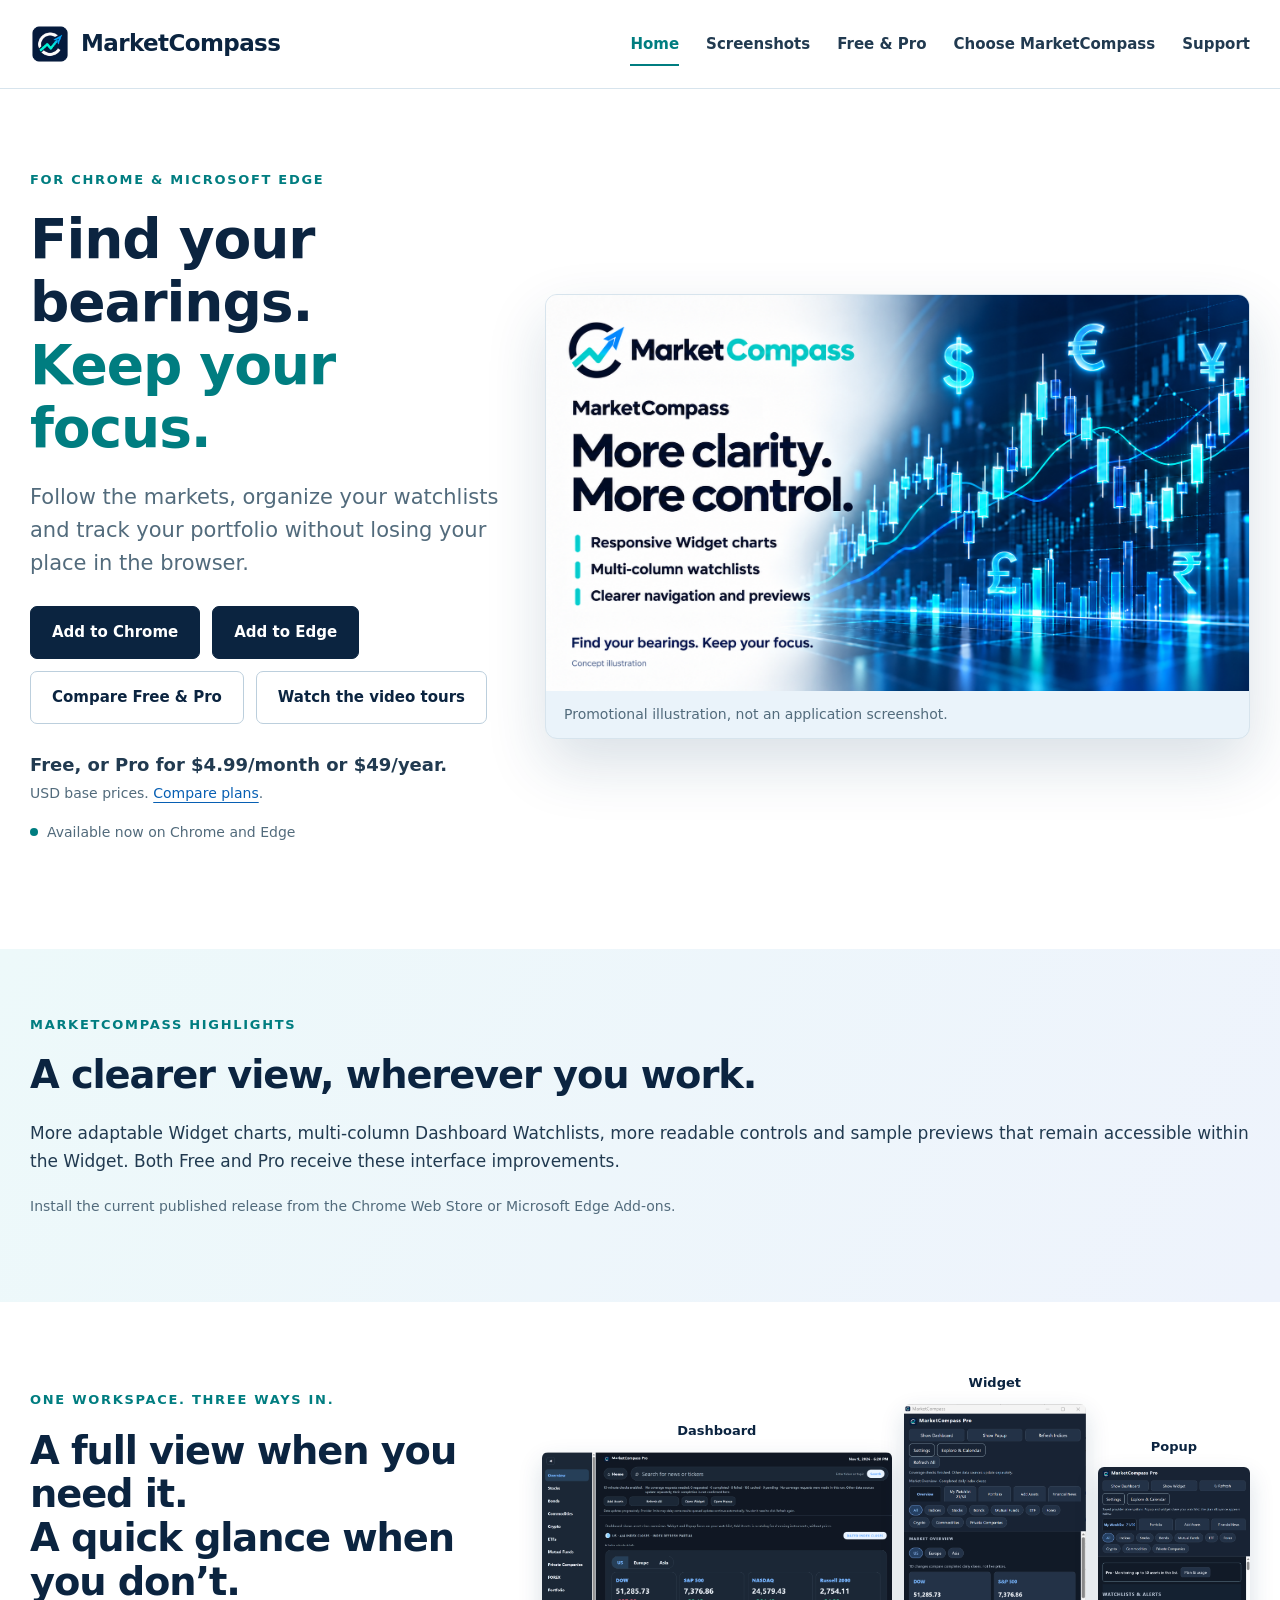
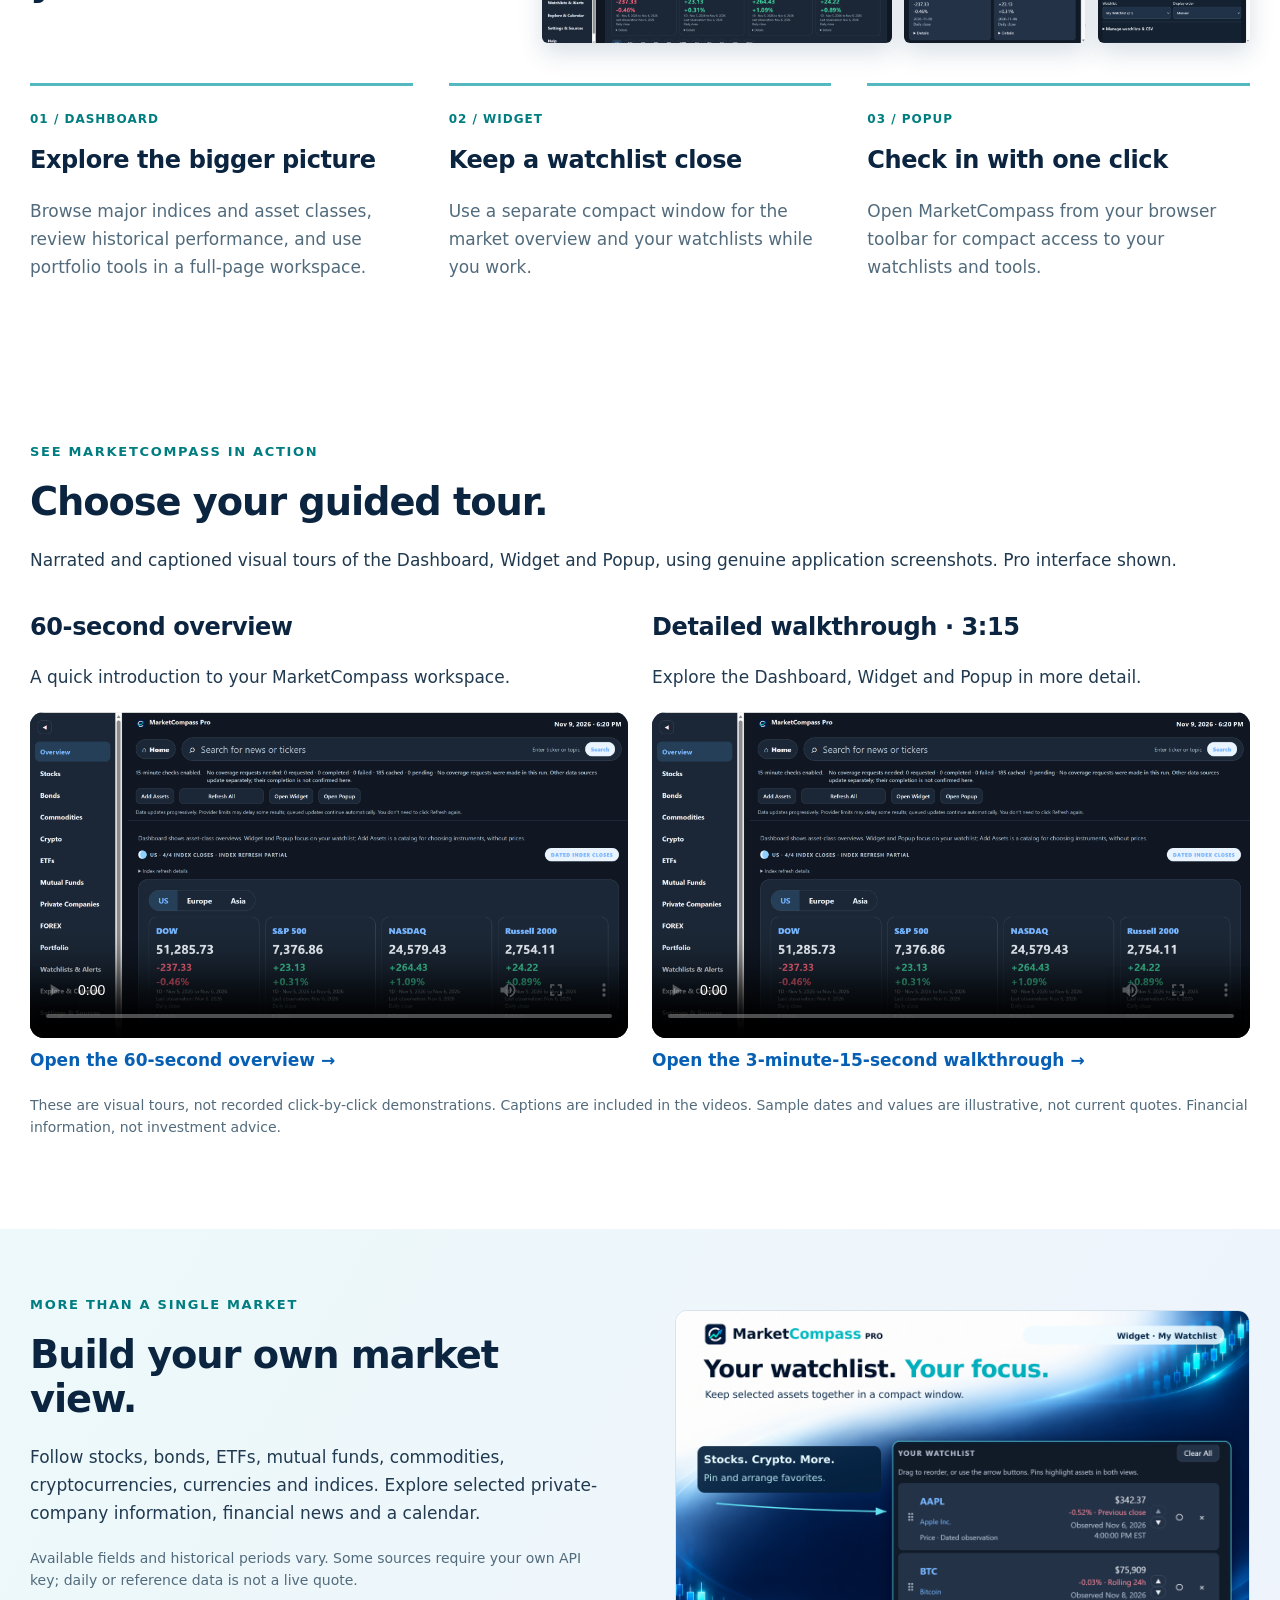
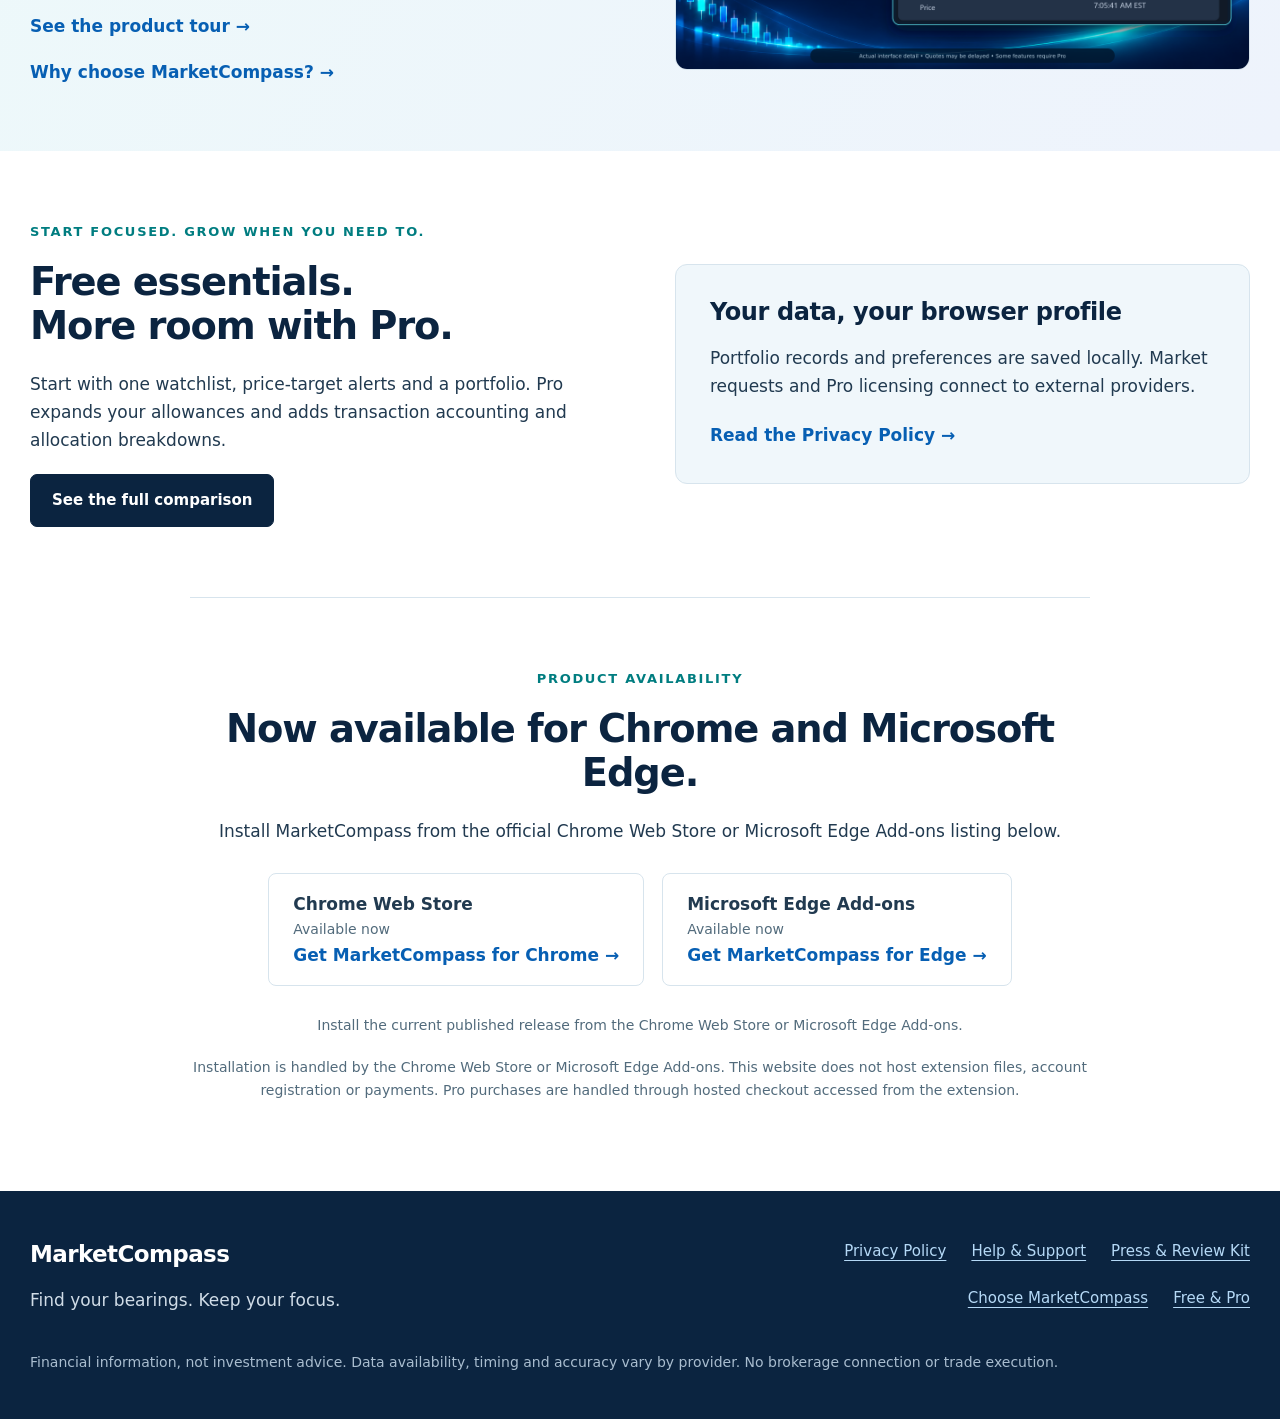
==== commit 4230f136: "Add approved MarketCompass video tours" ====
--- a/index.html
+++ b/index.html
@@ -1,7 +1,10 @@
 <!doctype html><html lang="en"><head><meta charset="utf-8"><meta name="viewport" content="width=device-width,initial-scale=1"><title>MarketCompass | Navigate Financial Markets</title><meta name="description" content="MarketCompass brings market monitoring, watchlists and portfolio tools to Chrome and Edge through a Dashboard, Widget and Popup."><link rel="icon" href="assets/marketing/icon.png"><link rel="stylesheet" href="assets/site.css"></head><body><a class="skip" href="#main">Skip to content</a><header class="site-header"><div class="wrap header-inner"><a class="brand" href="index.html"><img src="assets/marketing/icon.png" width="40" height="40" alt=""><span>MarketCompass</span></a><nav aria-label="Main navigation"><a href="index.html" aria-current="page">Home</a><a href="screenshots.html">Screenshots</a><a href="free-pro.html">Free & Pro</a><a href="why-marketcompass.html">Choose MarketCompass</a><a href="support.html">Support</a></nav></div></header><main id="main"><span id="top"></span>
-<section class="hero wrap"><div><p class="eyebrow">For Chrome & Microsoft Edge</p><h1>Find your bearings.<br><em>Keep your focus.</em></h1><p class="lede">Follow the markets, organize your watchlists and track your portfolio without losing your place in the browser.</p><div class="actions"><a class="button" href="https://chromewebstore.google.com/detail/marketcompass/nocpcppjmmdhdpfhiahnjdbmjbkocnnh?pli=1" target="_blank" rel="noopener noreferrer">Add to Chrome</a><a class="button" href="https://microsoftedge.microsoft.com/addons/detail/pcbjnfilfemoclhdkdmjgnlkblgkehjo" target="_blank" rel="noopener noreferrer">Add to Edge</a><a class="button secondary" href="free-pro.html">Compare Free & Pro</a></div><p class="pricing-teaser"><strong>Free, or Pro for $4.99/month or $49/year.</strong><br><span>USD base prices. <a href="free-pro.html">Compare plans</a>.</span></p><p class="status"><span style="background:var(--teal)" aria-hidden="true"></span>Available now on Chrome and Edge</p></div><figure><a href="assets/marketing/v15-hero.png" data-lightbox="MarketCompass highlights"><img src="assets/marketing/v15-hero.png" alt="MarketCompass: responsive Widget charts, multi-column watchlists, clearer navigation and previews" width="1672" height="941"></a><figcaption>Promotional illustration, not an application screenshot.</figcaption></figure></section>
+<section class="hero wrap"><div><p class="eyebrow">For Chrome & Microsoft Edge</p><h1>Find your bearings.<br><em>Keep your focus.</em></h1><p class="lede">Follow the markets, organize your watchlists and track your portfolio without losing your place in the browser.</p><div class="actions"><a class="button" href="https://chromewebstore.google.com/detail/marketcompass/nocpcppjmmdhdpfhiahnjdbmjbkocnnh?pli=1" target="_blank" rel="noopener noreferrer">Add to Chrome</a><a class="button" href="https://microsoftedge.microsoft.com/addons/detail/pcbjnfilfemoclhdkdmjgnlkblgkehjo" target="_blank" rel="noopener noreferrer">Add to Edge</a><a class="button secondary" href="free-pro.html">Compare Free & Pro</a><a class="button secondary" href="#videos">Watch the video tours</a></div><p class="pricing-teaser"><strong>Free, or Pro for $4.99/month or $49/year.</strong><br><span>USD base prices. <a href="free-pro.html">Compare plans</a>.</span></p><p class="status"><span style="background:var(--teal)" aria-hidden="true"></span>Available now on Chrome and Edge</p></div><figure><a href="assets/marketing/v15-hero.png" data-lightbox="MarketCompass highlights"><img src="assets/marketing/v15-hero.png" alt="MarketCompass: responsive Widget charts, multi-column watchlists, clearer navigation and previews" width="1672" height="941"></a><figcaption>Promotional illustration, not an application screenshot.</figcaption></figure></section>
 <section class="band" id="version-15"><div class="wrap"><p class="eyebrow">MarketCompass highlights</p><h2>A clearer view, wherever you work.</h2><p>More adaptable Widget charts, multi-column Dashboard Watchlists, more readable controls and sample previews that remain accessible within the Widget. Both Free and Pro receive these interface improvements.</p><p class="fine">Install the current published release from the Chrome Web Store or Microsoft Edge Add-ons.</p></div></section>
 <section class="wrap section" id="workspace"><div class="workspace-intro"><div class="section-intro"><p class="eyebrow">One workspace. Three ways in.</p><h2>A full view when you need it.<br>A quick glance when you don’t.</h2></div><div class="form-factors" aria-label="Dashboard, Widget and Popup window formats"><figure class="form-dashboard"><figcaption>Dashboard</figcaption><a href="assets/marketing/form-dashboard.png" data-lightbox="Dashboard interface" aria-label="Enlarge Dashboard screenshot"><span class="screenshot-frame dashboard"><img src="assets/marketing/form-dashboard.png" alt="MarketCompass Dashboard interface" width="2048" height="1118" loading="lazy"><span class="version-cover" aria-hidden="true"></span></span></a></figure><figure class="form-widget"><figcaption>Widget</figcaption><a href="assets/marketing/form-widget.png" data-lightbox="Widget interface" aria-label="Enlarge Widget screenshot"><span class="screenshot-frame widget"><img src="assets/marketing/form-widget.png" alt="MarketCompass Widget interface" width="1094" height="1432" loading="lazy"><span class="version-cover" aria-hidden="true"></span></span></a></figure><figure class="form-popup"><figcaption>Popup</figcaption><a href="assets/marketing/form-popup.png" data-lightbox="Popup interface" aria-label="Enlarge Popup screenshot"><span class="screenshot-frame popup"><img src="assets/marketing/form-popup.png" alt="MarketCompass Popup interface" width="1037" height="1197" loading="lazy"><span class="version-cover" aria-hidden="true"></span></span></a></figure></div></div><div class="three"><article><span class="number">01 / DASHBOARD</span><h3>Explore the bigger picture</h3><p>Browse major indices and asset classes, review historical performance, and use portfolio tools in a full-page workspace.</p></article><article><span class="number">02 / WIDGET</span><h3>Keep a watchlist close</h3><p>Use a separate compact window for the market overview and your watchlists while you work.</p></article><article><span class="number">03 / POPUP</span><h3>Check in with one click</h3><p>Open MarketCompass from your browser toolbar for compact access to your watchlists and tools.</p></article></div></section>
+
+<section class="wrap section" id="videos" aria-labelledby="video-heading"><div class="section-intro"><p class="eyebrow">See MarketCompass in action</p><h2 id="video-heading">Choose your guided tour.</h2><p>Narrated and captioned visual tours of the Dashboard, Widget and Popup, using genuine application screenshots. Pro interface shown.</p></div><div class="two"><article id="overview-video"><h3>60-second overview</h3><p>A quick introduction to your MarketCompass workspace.</p><video controls playsinline preload="metadata" width="1920" height="1080" style="width:100%;height:auto;border-radius:14px;background:#10233d" poster="assets/marketing/form-dashboard.png" aria-label="MarketCompass 60-second overview"><source src="marketcompass-overview.mp4" type="video/mp4"><track kind="captions" src="marketcompass-overview.vtt" srclang="en" label="English">Your browser does not support embedded video. <a href="marketcompass-overview.mp4">Watch the overview</a>.</video><p><a class="text-link" href="marketcompass-overview.mp4">Open the 60-second overview →</a></p></article><article id="walkthrough-video"><h3>Detailed walkthrough · 3:15</h3><p>Explore the Dashboard, Widget and Popup in more detail.</p><video controls playsinline preload="metadata" width="1920" height="1080" style="width:100%;height:auto;border-radius:14px;background:#10233d" poster="assets/marketing/form-dashboard.png" aria-label="MarketCompass detailed visual walkthrough"><source src="marketcompass-walkthrough.mp4" type="video/mp4"><track kind="captions" src="marketcompass-walkthrough.vtt" srclang="en" label="English">Your browser does not support embedded video. <a href="marketcompass-walkthrough.mp4">Watch the detailed walkthrough</a>.</video><p><a class="text-link" href="marketcompass-walkthrough.mp4">Open the 3-minute-15-second walkthrough →</a></p></article></div><p class="fine">These are visual tours, not recorded click-by-click demonstrations. Captions are included in the videos. Sample dates and values are illustrative, not current quotes. Financial information, not investment advice.</p></section>
 <section class="band" id="preview"><div class="wrap split"><div><p class="eyebrow">More than a single market</p><h2>Build your own market view.</h2><p>Follow stocks, bonds, ETFs, mutual funds, commodities, cryptocurrencies, currencies and indices. Explore selected private-company information, financial news and a calendar.</p><p class="fine">Available fields and historical periods vary. Some sources require your own API key; daily or reference data is not a live quote.</p><a class="text-link" href="screenshots.html">See the product tour →</a><p class="why-link"><a class="text-link" href="why-marketcompass.html">Why choose MarketCompass? →</a></p></div><figure><a href="assets/marketing/watchlist.png" data-lightbox=""><img src="assets/marketing/watchlist.png" alt="MarketCompass Widget My Watchlist with selected assets" width="1280" height="800" loading="lazy"></a></figure></div></section>
 <section class="wrap section split" id="plans"><div><p class="eyebrow">Start focused. Grow when you need to.</p><h2>Free essentials.<br>More room with Pro.</h2><p>Start with one watchlist, price-target alerts and a portfolio. Pro expands your allowances and adds transaction accounting and allocation breakdowns.</p><a class="button" href="free-pro.html">See the full comparison</a></div><div class="feature-panel" id="privacy-support"><h3>Your data, your browser profile</h3><p>Portfolio records and preferences are saved locally. Market requests and Pro licensing connect to external providers.</p><a class="text-link" href="privacy.html">Read the Privacy Policy →</a></div></section>
 <section class="wrap section availability" id="availability"><span id="pilot-status"></span><p class="eyebrow">Product availability</p><h2>Now available for Chrome and Microsoft Edge.</h2><p>Install MarketCompass from the official Chrome Web Store or Microsoft Edge Add-ons listing below.</p><div class="store-status"><div><strong>Chrome Web Store</strong><span>Available now</span><a class="text-link" href="https://chromewebstore.google.com/detail/marketcompass/nocpcppjmmdhdpfhiahnjdbmjbkocnnh?pli=1" target="_blank" rel="noopener noreferrer">Get MarketCompass for Chrome →</a></div><div><strong>Microsoft Edge Add-ons</strong><span>Available now</span><a class="text-link" href="https://microsoftedge.microsoft.com/addons/detail/pcbjnfilfemoclhdkdmjgnlkblgkehjo" target="_blank" rel="noopener noreferrer">Get MarketCompass for Edge →</a></div></div><p class="fine">Install the current published release from the Chrome Web Store or Microsoft Edge Add-ons.</p><p class="fine">Installation is handled by the Chrome Web Store or Microsoft Edge Add-ons. This website does not host extension files, account registration or payments. Pro purchases are handled through hosted checkout accessed from the extension.</p></section></main><footer><div class="wrap footer-inner"><div><a class="brand" href="index.html">MarketCompass</a><p>Find your bearings. Keep your focus.</p></div><div class="footer-links"><a href="privacy.html">Privacy Policy</a><a href="support.html">Help & Support</a><a href="press.html">Press & Review Kit</a><a href="why-marketcompass.html">Choose MarketCompass</a><a href="free-pro.html">Free & Pro</a></div><p class="fine">Financial information, not investment advice. Data availability, timing and accuracy vary by provider. No brokerage connection or trade execution.</p></div></footer><script src="assets/lightbox.js" defer></script></body></html>
+
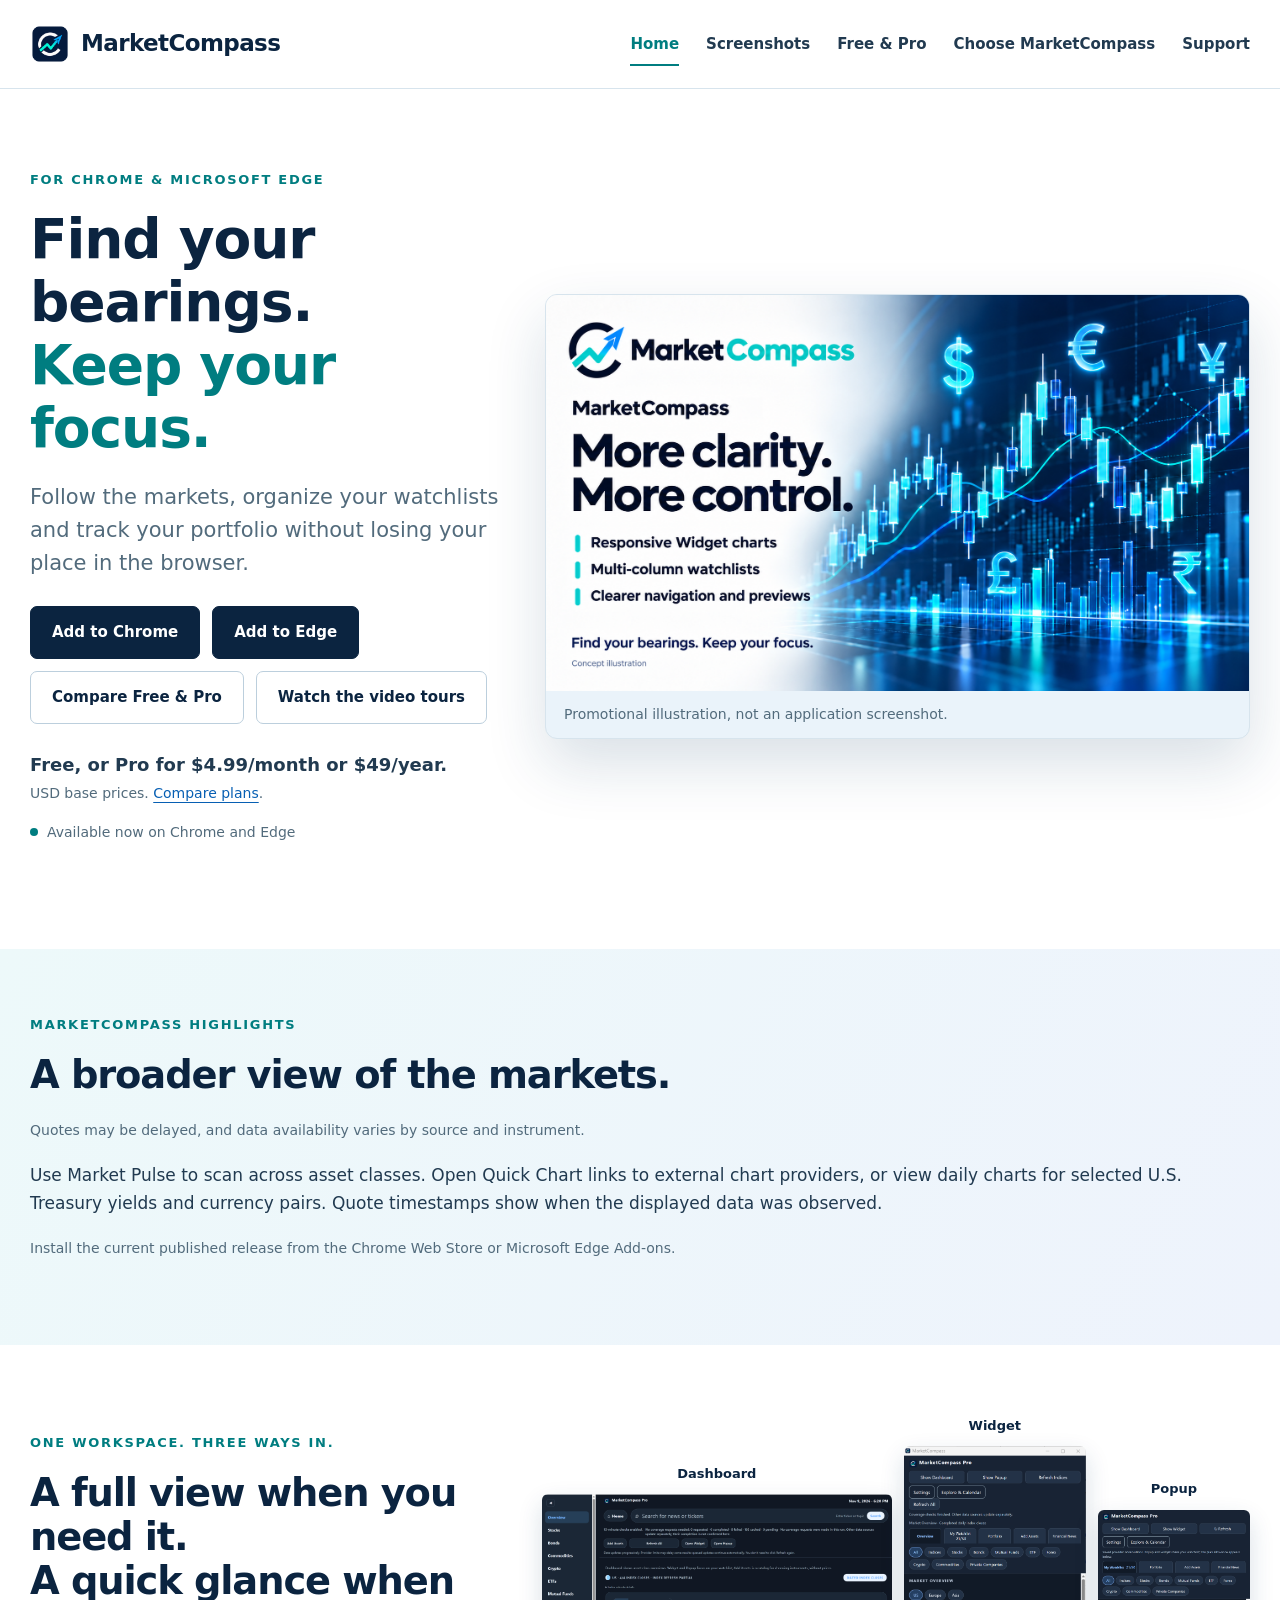
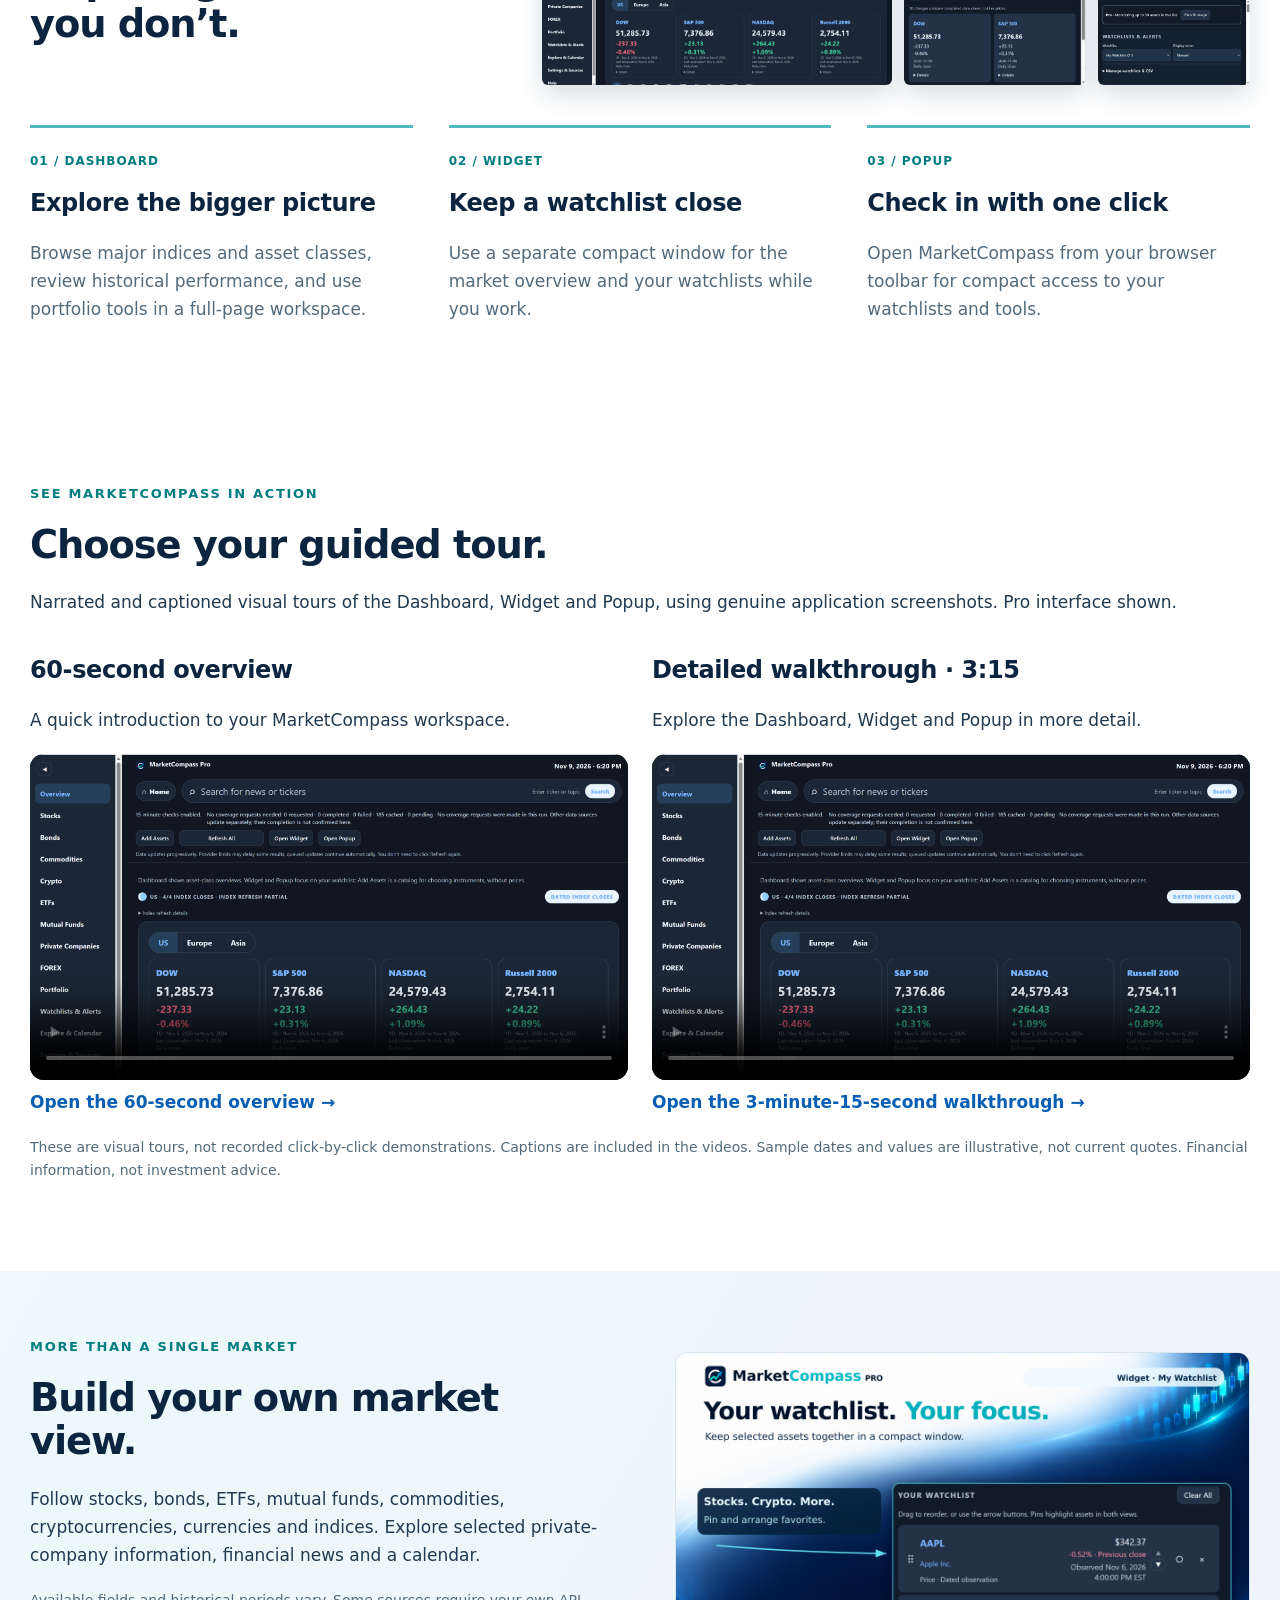
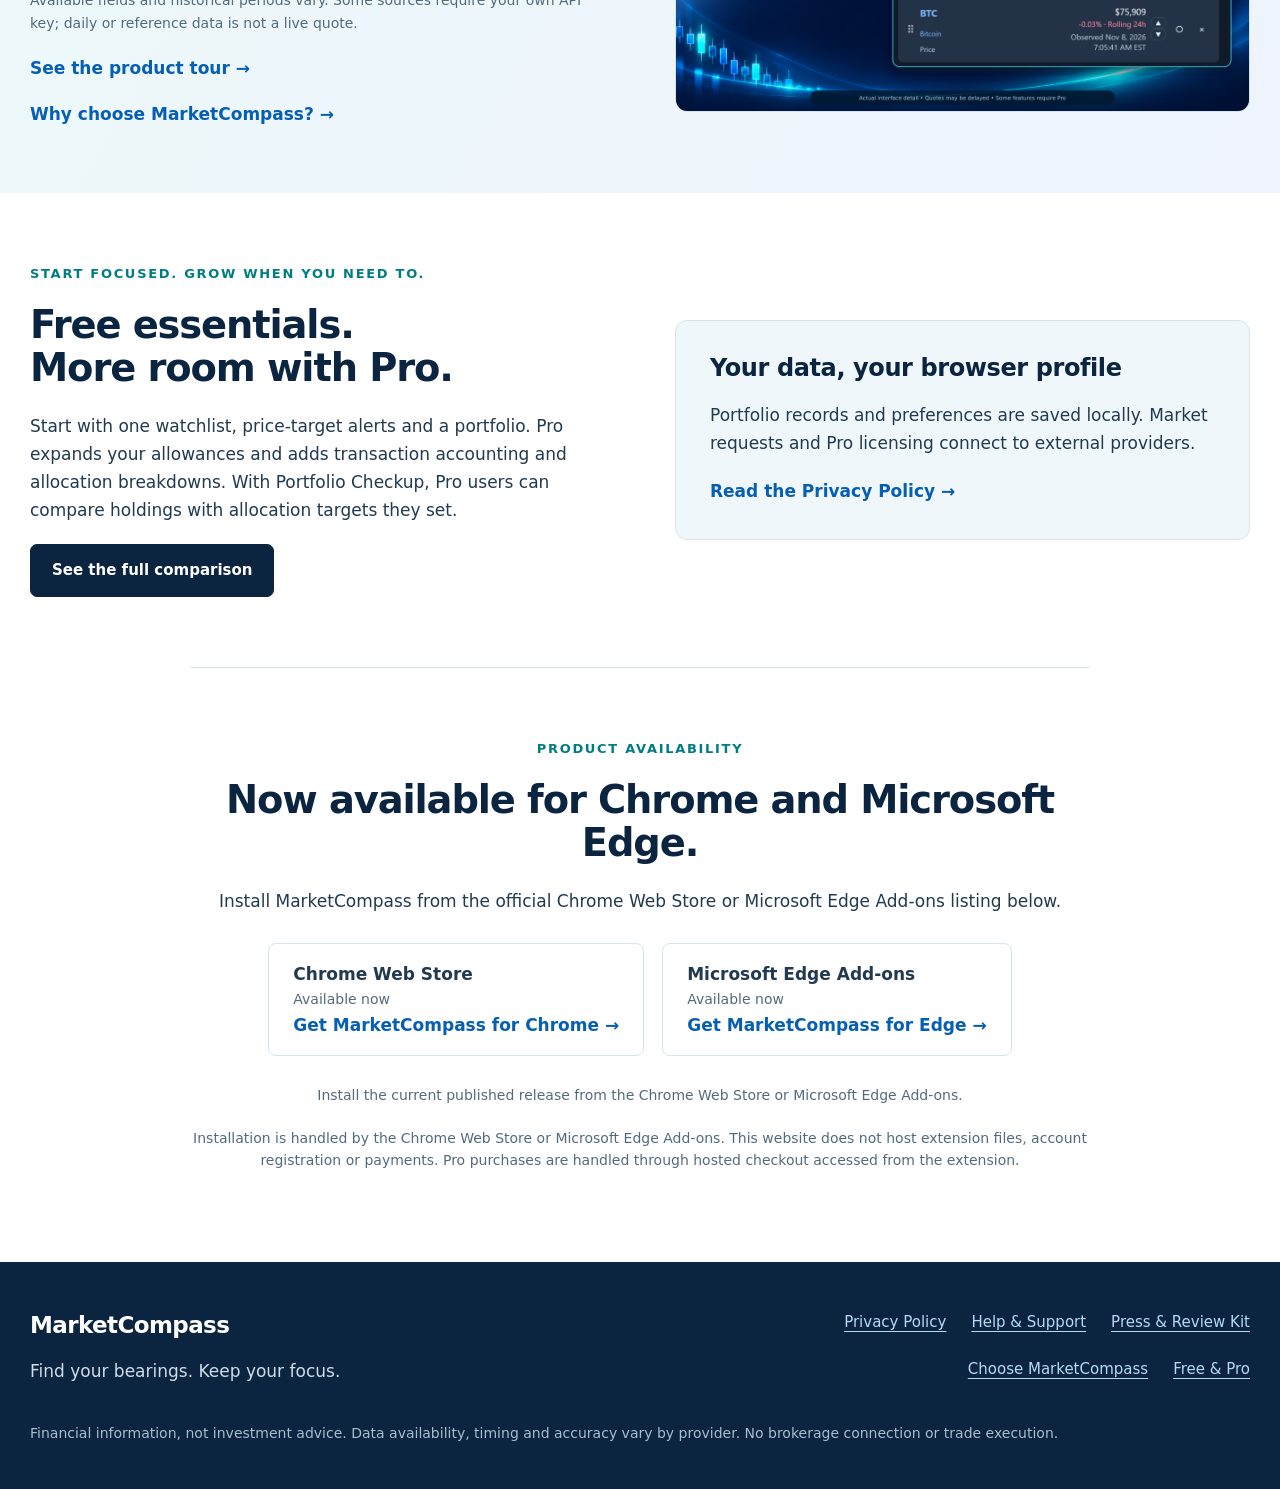
==== commit 2c2bb6a9: "Update MarketCompass website features and gallery" ====
--- a/index.html
+++ b/index.html
@@ -1,10 +1,10 @@
 <!doctype html><html lang="en"><head><meta charset="utf-8"><meta name="viewport" content="width=device-width,initial-scale=1"><title>MarketCompass | Navigate Financial Markets</title><meta name="description" content="MarketCompass brings market monitoring, watchlists and portfolio tools to Chrome and Edge through a Dashboard, Widget and Popup."><link rel="icon" href="assets/marketing/icon.png"><link rel="stylesheet" href="assets/site.css"></head><body><a class="skip" href="#main">Skip to content</a><header class="site-header"><div class="wrap header-inner"><a class="brand" href="index.html"><img src="assets/marketing/icon.png" width="40" height="40" alt=""><span>MarketCompass</span></a><nav aria-label="Main navigation"><a href="index.html" aria-current="page">Home</a><a href="screenshots.html">Screenshots</a><a href="free-pro.html">Free & Pro</a><a href="why-marketcompass.html">Choose MarketCompass</a><a href="support.html">Support</a></nav></div></header><main id="main"><span id="top"></span>
 <section class="hero wrap"><div><p class="eyebrow">For Chrome & Microsoft Edge</p><h1>Find your bearings.<br><em>Keep your focus.</em></h1><p class="lede">Follow the markets, organize your watchlists and track your portfolio without losing your place in the browser.</p><div class="actions"><a class="button" href="https://chromewebstore.google.com/detail/marketcompass/nocpcppjmmdhdpfhiahnjdbmjbkocnnh?pli=1" target="_blank" rel="noopener noreferrer">Add to Chrome</a><a class="button" href="https://microsoftedge.microsoft.com/addons/detail/pcbjnfilfemoclhdkdmjgnlkblgkehjo" target="_blank" rel="noopener noreferrer">Add to Edge</a><a class="button secondary" href="free-pro.html">Compare Free & Pro</a><a class="button secondary" href="#videos">Watch the video tours</a></div><p class="pricing-teaser"><strong>Free, or Pro for $4.99/month or $49/year.</strong><br><span>USD base prices. <a href="free-pro.html">Compare plans</a>.</span></p><p class="status"><span style="background:var(--teal)" aria-hidden="true"></span>Available now on Chrome and Edge</p></div><figure><a href="assets/marketing/v15-hero.png" data-lightbox="MarketCompass highlights"><img src="assets/marketing/v15-hero.png" alt="MarketCompass: responsive Widget charts, multi-column watchlists, clearer navigation and previews" width="1672" height="941"></a><figcaption>Promotional illustration, not an application screenshot.</figcaption></figure></section>
-<section class="band" id="version-15"><div class="wrap"><p class="eyebrow">MarketCompass highlights</p><h2>A clearer view, wherever you work.</h2><p>More adaptable Widget charts, multi-column Dashboard Watchlists, more readable controls and sample previews that remain accessible within the Widget. Both Free and Pro receive these interface improvements.</p><p class="fine">Install the current published release from the Chrome Web Store or Microsoft Edge Add-ons.</p></div></section>
+<section class="band" id="version-15"><div class="wrap"><p class="eyebrow">MarketCompass highlights</p><h2>A broader view of the markets.</h2><p class="fine">Quotes may be delayed, and data availability varies by source and instrument.</p><p>Use Market Pulse to scan across asset classes. Open Quick Chart links to external chart providers, or view daily charts for selected U.S. Treasury yields and currency pairs. Quote timestamps show when the displayed data was observed.</p><p class="fine">Install the current published release from the Chrome Web Store or Microsoft Edge Add-ons.</p></div></section>
 <section class="wrap section" id="workspace"><div class="workspace-intro"><div class="section-intro"><p class="eyebrow">One workspace. Three ways in.</p><h2>A full view when you need it.<br>A quick glance when you don’t.</h2></div><div class="form-factors" aria-label="Dashboard, Widget and Popup window formats"><figure class="form-dashboard"><figcaption>Dashboard</figcaption><a href="assets/marketing/form-dashboard.png" data-lightbox="Dashboard interface" aria-label="Enlarge Dashboard screenshot"><span class="screenshot-frame dashboard"><img src="assets/marketing/form-dashboard.png" alt="MarketCompass Dashboard interface" width="2048" height="1118" loading="lazy"><span class="version-cover" aria-hidden="true"></span></span></a></figure><figure class="form-widget"><figcaption>Widget</figcaption><a href="assets/marketing/form-widget.png" data-lightbox="Widget interface" aria-label="Enlarge Widget screenshot"><span class="screenshot-frame widget"><img src="assets/marketing/form-widget.png" alt="MarketCompass Widget interface" width="1094" height="1432" loading="lazy"><span class="version-cover" aria-hidden="true"></span></span></a></figure><figure class="form-popup"><figcaption>Popup</figcaption><a href="assets/marketing/form-popup.png" data-lightbox="Popup interface" aria-label="Enlarge Popup screenshot"><span class="screenshot-frame popup"><img src="assets/marketing/form-popup.png" alt="MarketCompass Popup interface" width="1037" height="1197" loading="lazy"><span class="version-cover" aria-hidden="true"></span></span></a></figure></div></div><div class="three"><article><span class="number">01 / DASHBOARD</span><h3>Explore the bigger picture</h3><p>Browse major indices and asset classes, review historical performance, and use portfolio tools in a full-page workspace.</p></article><article><span class="number">02 / WIDGET</span><h3>Keep a watchlist close</h3><p>Use a separate compact window for the market overview and your watchlists while you work.</p></article><article><span class="number">03 / POPUP</span><h3>Check in with one click</h3><p>Open MarketCompass from your browser toolbar for compact access to your watchlists and tools.</p></article></div></section>
 
 <section class="wrap section" id="videos" aria-labelledby="video-heading"><div class="section-intro"><p class="eyebrow">See MarketCompass in action</p><h2 id="video-heading">Choose your guided tour.</h2><p>Narrated and captioned visual tours of the Dashboard, Widget and Popup, using genuine application screenshots. Pro interface shown.</p></div><div class="two"><article id="overview-video"><h3>60-second overview</h3><p>A quick introduction to your MarketCompass workspace.</p><video controls playsinline preload="metadata" width="1920" height="1080" style="width:100%;height:auto;border-radius:14px;background:#10233d" poster="assets/marketing/form-dashboard.png" aria-label="MarketCompass 60-second overview"><source src="marketcompass-overview.mp4" type="video/mp4"><track kind="captions" src="marketcompass-overview.vtt" srclang="en" label="English">Your browser does not support embedded video. <a href="marketcompass-overview.mp4">Watch the overview</a>.</video><p><a class="text-link" href="marketcompass-overview.mp4">Open the 60-second overview →</a></p></article><article id="walkthrough-video"><h3>Detailed walkthrough · 3:15</h3><p>Explore the Dashboard, Widget and Popup in more detail.</p><video controls playsinline preload="metadata" width="1920" height="1080" style="width:100%;height:auto;border-radius:14px;background:#10233d" poster="assets/marketing/form-dashboard.png" aria-label="MarketCompass detailed visual walkthrough"><source src="marketcompass-walkthrough.mp4" type="video/mp4"><track kind="captions" src="marketcompass-walkthrough.vtt" srclang="en" label="English">Your browser does not support embedded video. <a href="marketcompass-walkthrough.mp4">Watch the detailed walkthrough</a>.</video><p><a class="text-link" href="marketcompass-walkthrough.mp4">Open the 3-minute-15-second walkthrough →</a></p></article></div><p class="fine">These are visual tours, not recorded click-by-click demonstrations. Captions are included in the videos. Sample dates and values are illustrative, not current quotes. Financial information, not investment advice.</p></section>
 <section class="band" id="preview"><div class="wrap split"><div><p class="eyebrow">More than a single market</p><h2>Build your own market view.</h2><p>Follow stocks, bonds, ETFs, mutual funds, commodities, cryptocurrencies, currencies and indices. Explore selected private-company information, financial news and a calendar.</p><p class="fine">Available fields and historical periods vary. Some sources require your own API key; daily or reference data is not a live quote.</p><a class="text-link" href="screenshots.html">See the product tour →</a><p class="why-link"><a class="text-link" href="why-marketcompass.html">Why choose MarketCompass? →</a></p></div><figure><a href="assets/marketing/watchlist.png" data-lightbox=""><img src="assets/marketing/watchlist.png" alt="MarketCompass Widget My Watchlist with selected assets" width="1280" height="800" loading="lazy"></a></figure></div></section>
-<section class="wrap section split" id="plans"><div><p class="eyebrow">Start focused. Grow when you need to.</p><h2>Free essentials.<br>More room with Pro.</h2><p>Start with one watchlist, price-target alerts and a portfolio. Pro expands your allowances and adds transaction accounting and allocation breakdowns.</p><a class="button" href="free-pro.html">See the full comparison</a></div><div class="feature-panel" id="privacy-support"><h3>Your data, your browser profile</h3><p>Portfolio records and preferences are saved locally. Market requests and Pro licensing connect to external providers.</p><a class="text-link" href="privacy.html">Read the Privacy Policy →</a></div></section>
+<section class="wrap section split" id="plans"><div><p class="eyebrow">Start focused. Grow when you need to.</p><h2>Free essentials.<br>More room with Pro.</h2><p>Start with one watchlist, price-target alerts and a portfolio. Pro expands your allowances and adds transaction accounting and allocation breakdowns. With Portfolio Checkup, Pro users can compare holdings with allocation targets they set.</p><a class="button" href="free-pro.html">See the full comparison</a></div><div class="feature-panel" id="privacy-support"><h3>Your data, your browser profile</h3><p>Portfolio records and preferences are saved locally. Market requests and Pro licensing connect to external providers.</p><a class="text-link" href="privacy.html">Read the Privacy Policy →</a></div></section>
 <section class="wrap section availability" id="availability"><span id="pilot-status"></span><p class="eyebrow">Product availability</p><h2>Now available for Chrome and Microsoft Edge.</h2><p>Install MarketCompass from the official Chrome Web Store or Microsoft Edge Add-ons listing below.</p><div class="store-status"><div><strong>Chrome Web Store</strong><span>Available now</span><a class="text-link" href="https://chromewebstore.google.com/detail/marketcompass/nocpcppjmmdhdpfhiahnjdbmjbkocnnh?pli=1" target="_blank" rel="noopener noreferrer">Get MarketCompass for Chrome →</a></div><div><strong>Microsoft Edge Add-ons</strong><span>Available now</span><a class="text-link" href="https://microsoftedge.microsoft.com/addons/detail/pcbjnfilfemoclhdkdmjgnlkblgkehjo" target="_blank" rel="noopener noreferrer">Get MarketCompass for Edge →</a></div></div><p class="fine">Install the current published release from the Chrome Web Store or Microsoft Edge Add-ons.</p><p class="fine">Installation is handled by the Chrome Web Store or Microsoft Edge Add-ons. This website does not host extension files, account registration or payments. Pro purchases are handled through hosted checkout accessed from the extension.</p></section></main><footer><div class="wrap footer-inner"><div><a class="brand" href="index.html">MarketCompass</a><p>Find your bearings. Keep your focus.</p></div><div class="footer-links"><a href="privacy.html">Privacy Policy</a><a href="support.html">Help & Support</a><a href="press.html">Press & Review Kit</a><a href="why-marketcompass.html">Choose MarketCompass</a><a href="free-pro.html">Free & Pro</a></div><p class="fine">Financial information, not investment advice. Data availability, timing and accuracy vary by provider. No brokerage connection or trade execution.</p></div></footer><script src="assets/lightbox.js" defer></script></body></html>
 
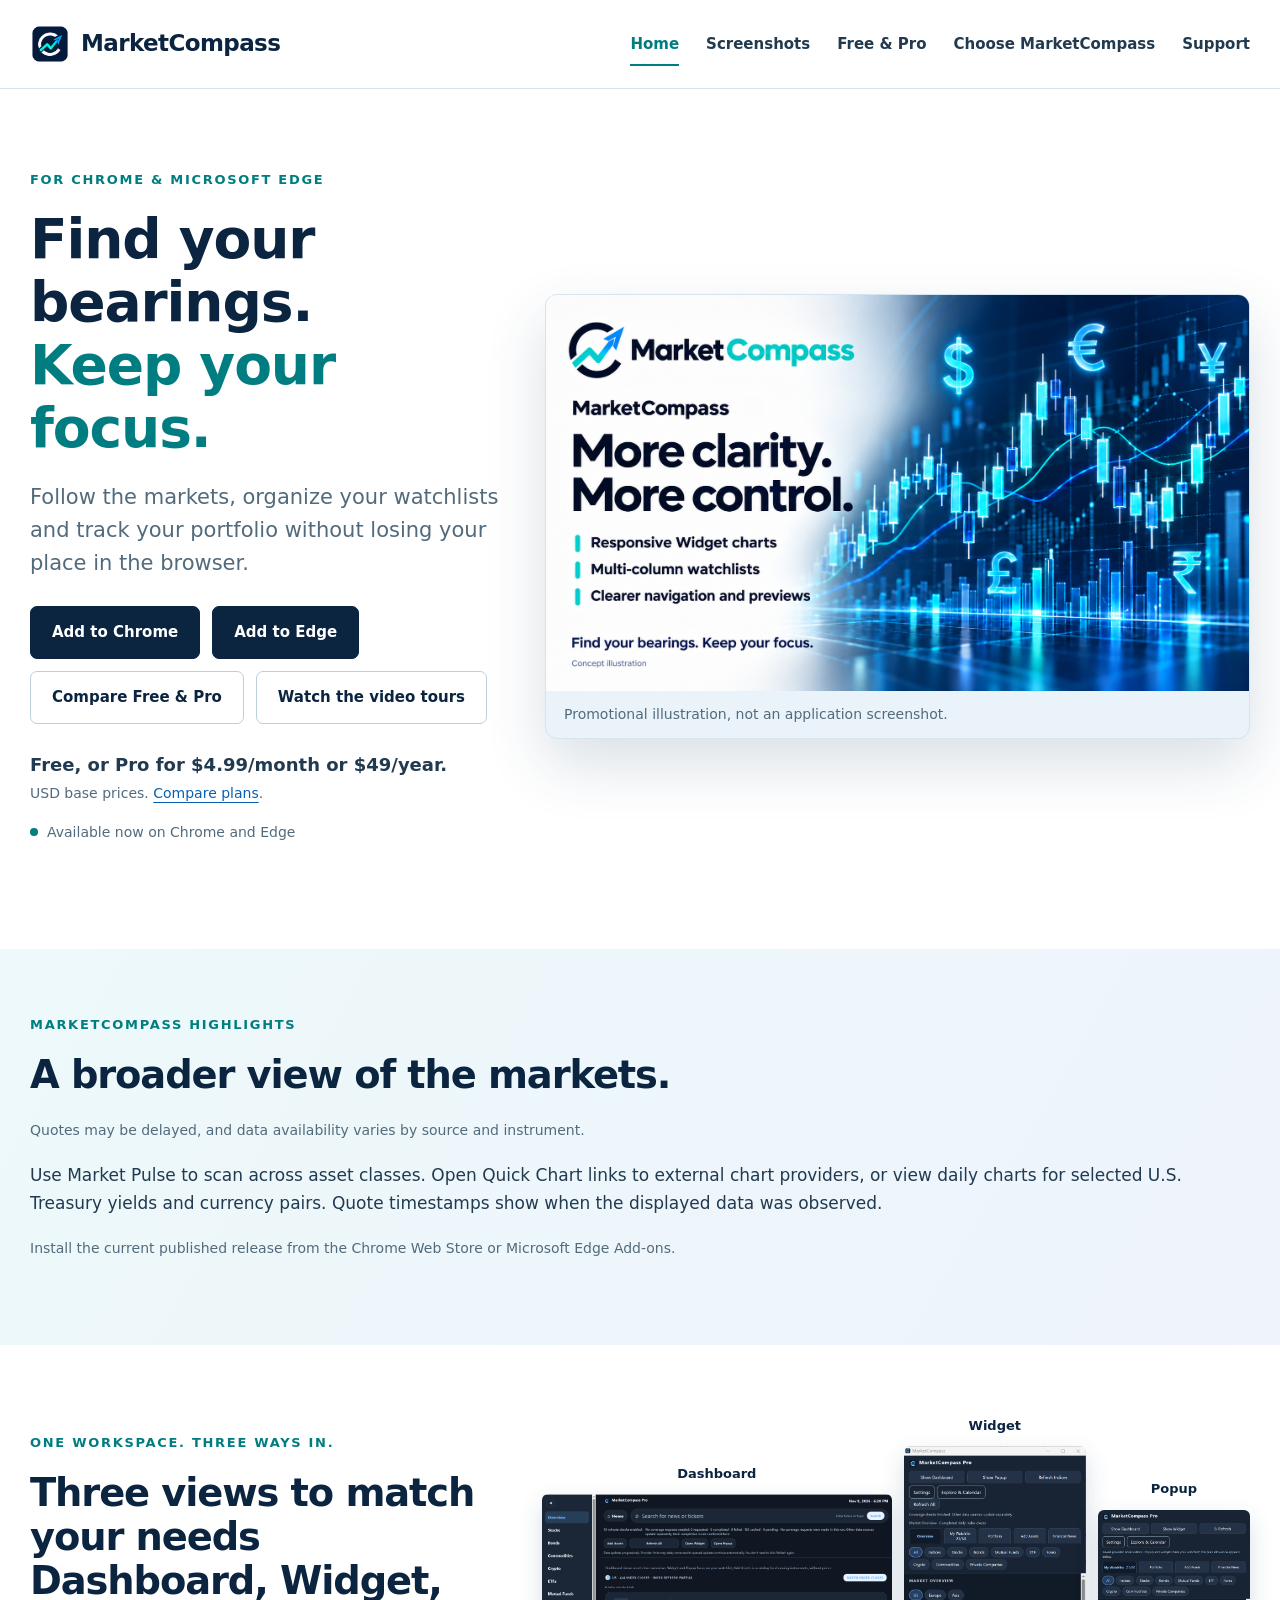
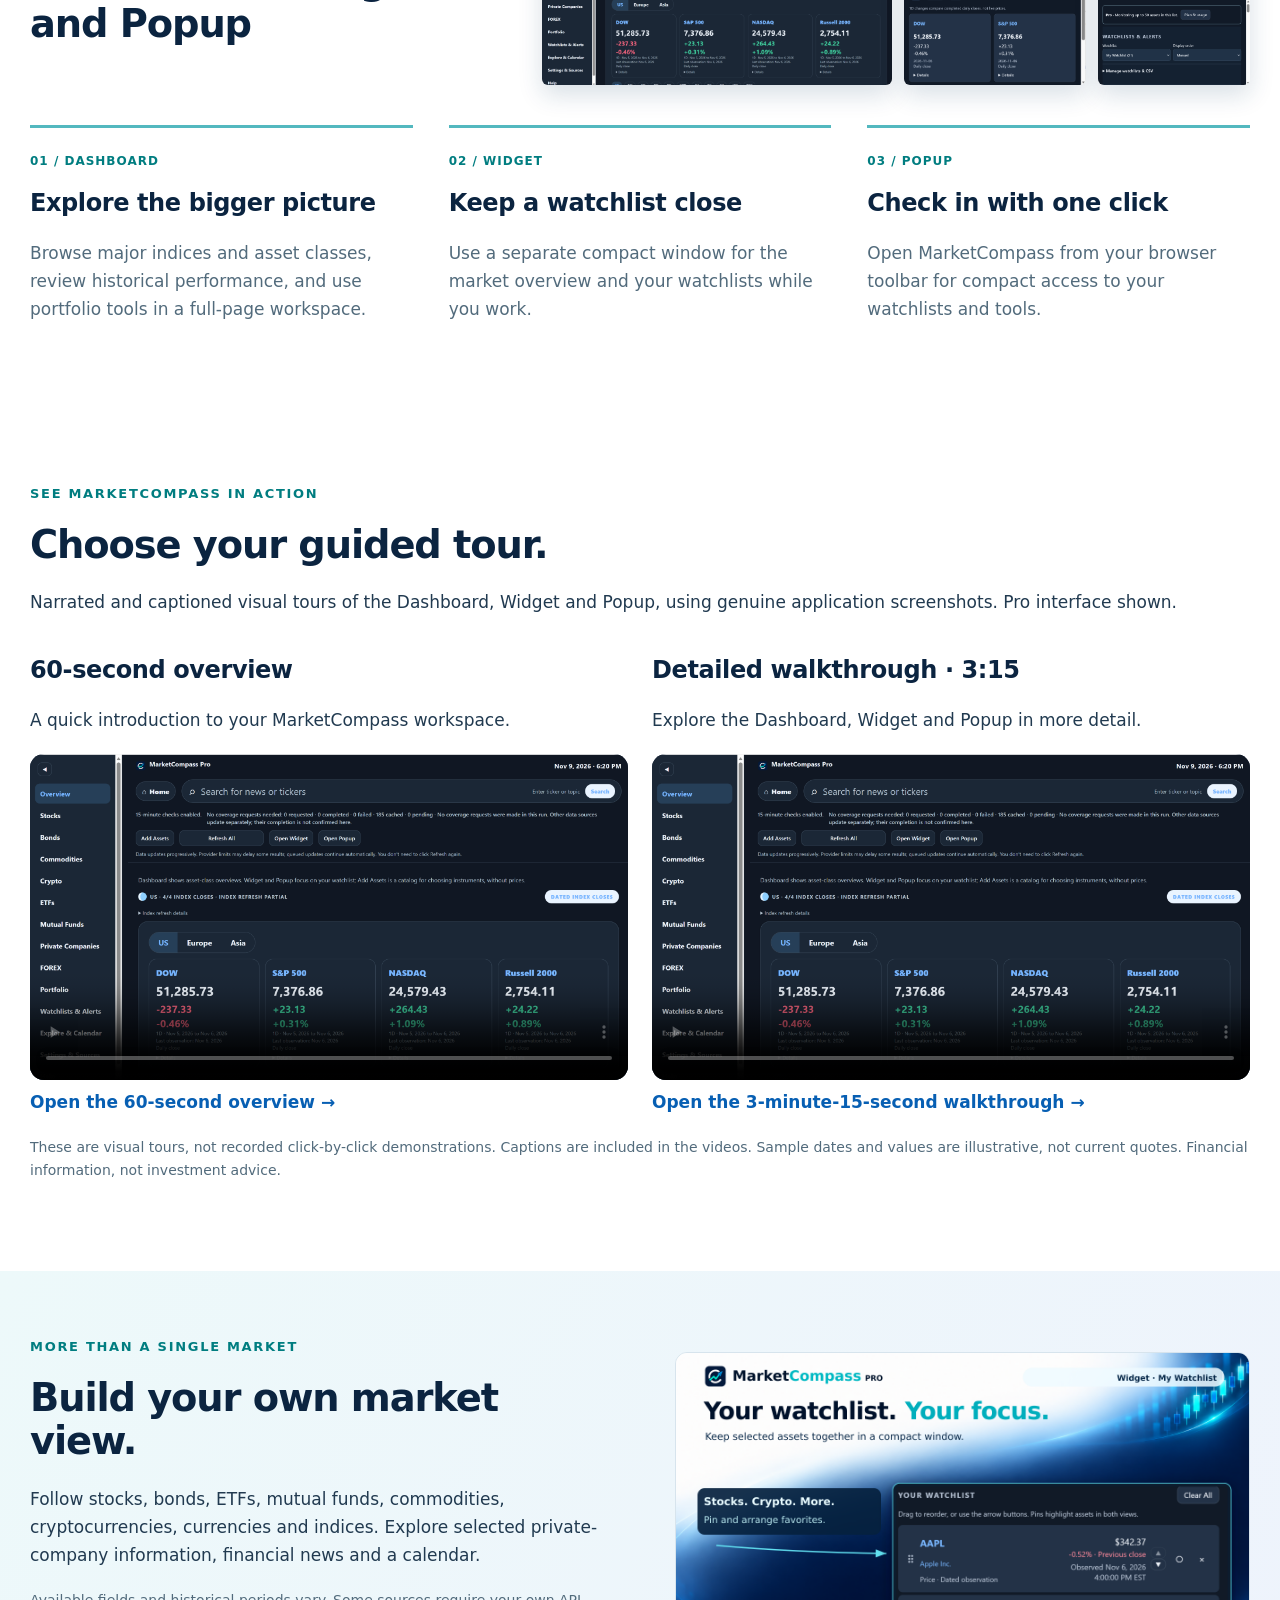
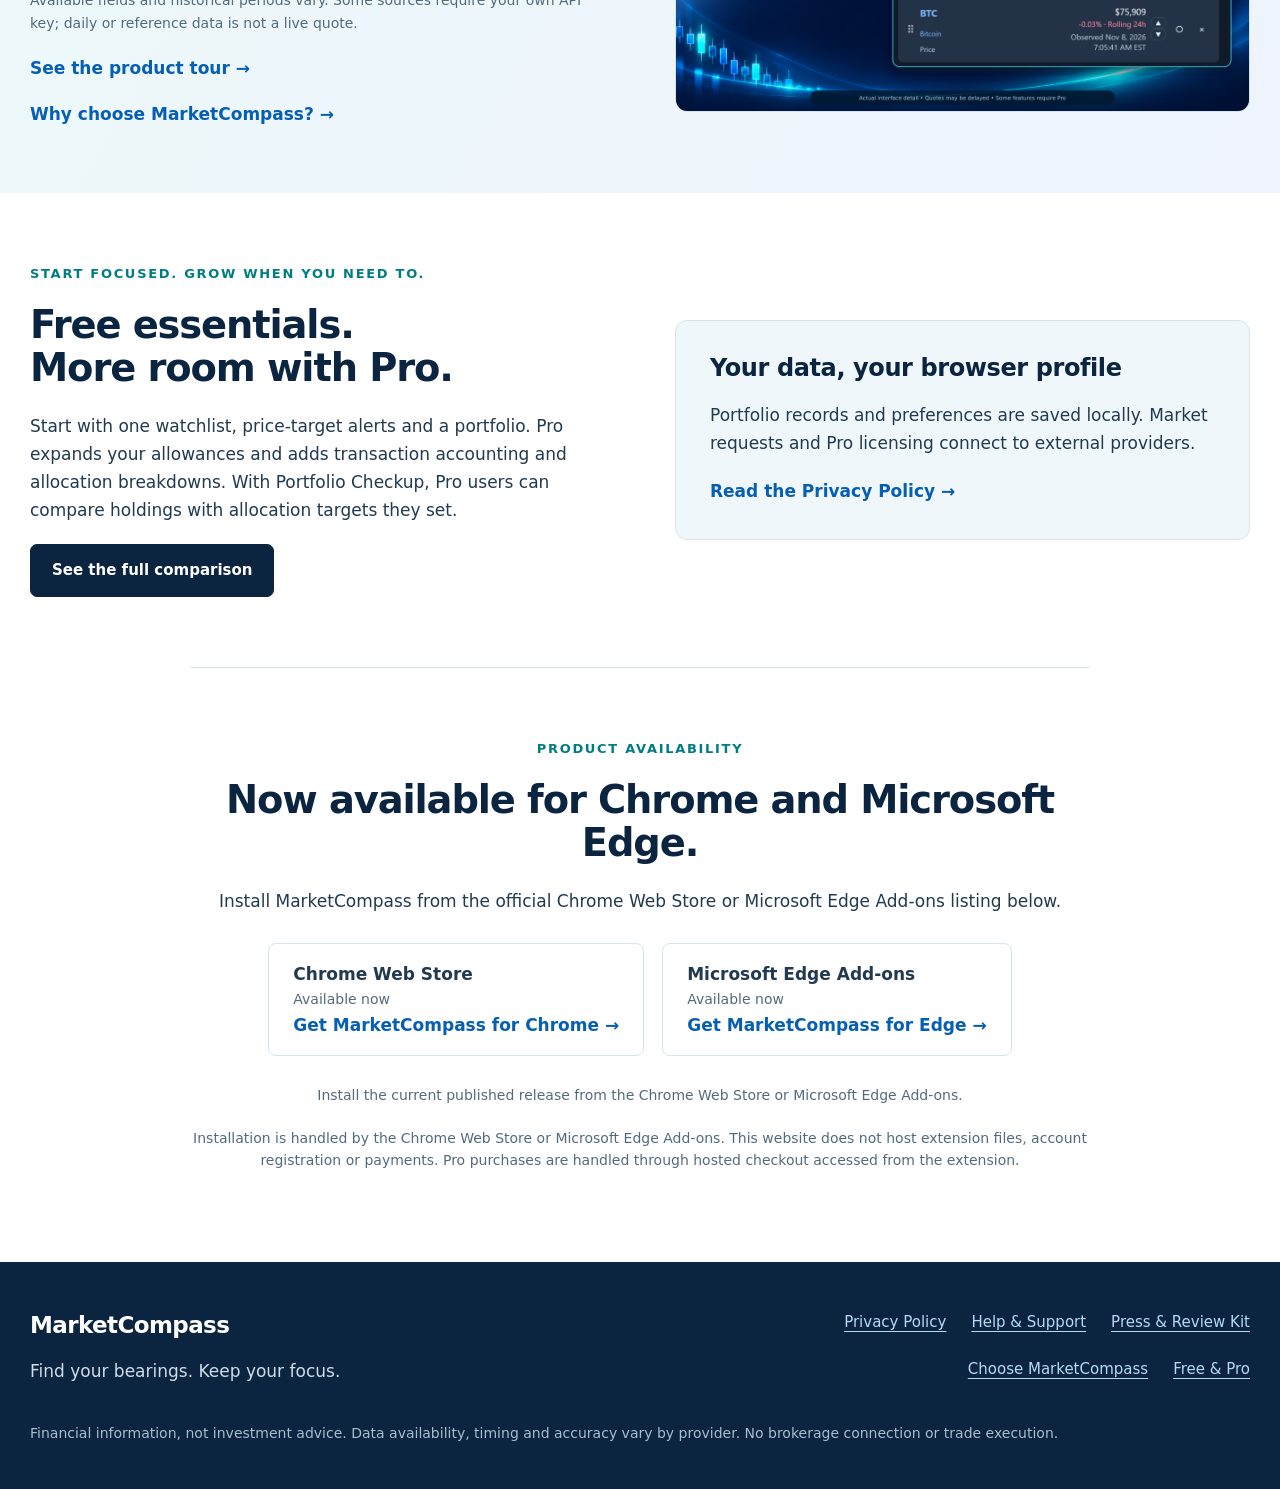
==== commit 599d02c7: "Clarify the three MarketCompass views" ====
--- a/index.html
+++ b/index.html
@@ -1,7 +1,7 @@
 <!doctype html><html lang="en"><head><meta charset="utf-8"><meta name="viewport" content="width=device-width,initial-scale=1"><title>MarketCompass | Navigate Financial Markets</title><meta name="description" content="MarketCompass brings market monitoring, watchlists and portfolio tools to Chrome and Edge through a Dashboard, Widget and Popup."><link rel="icon" href="assets/marketing/icon.png"><link rel="stylesheet" href="assets/site.css"></head><body><a class="skip" href="#main">Skip to content</a><header class="site-header"><div class="wrap header-inner"><a class="brand" href="index.html"><img src="assets/marketing/icon.png" width="40" height="40" alt=""><span>MarketCompass</span></a><nav aria-label="Main navigation"><a href="index.html" aria-current="page">Home</a><a href="screenshots.html">Screenshots</a><a href="free-pro.html">Free & Pro</a><a href="why-marketcompass.html">Choose MarketCompass</a><a href="support.html">Support</a></nav></div></header><main id="main"><span id="top"></span>
 <section class="hero wrap"><div><p class="eyebrow">For Chrome & Microsoft Edge</p><h1>Find your bearings.<br><em>Keep your focus.</em></h1><p class="lede">Follow the markets, organize your watchlists and track your portfolio without losing your place in the browser.</p><div class="actions"><a class="button" href="https://chromewebstore.google.com/detail/marketcompass/nocpcppjmmdhdpfhiahnjdbmjbkocnnh?pli=1" target="_blank" rel="noopener noreferrer">Add to Chrome</a><a class="button" href="https://microsoftedge.microsoft.com/addons/detail/pcbjnfilfemoclhdkdmjgnlkblgkehjo" target="_blank" rel="noopener noreferrer">Add to Edge</a><a class="button secondary" href="free-pro.html">Compare Free & Pro</a><a class="button secondary" href="#videos">Watch the video tours</a></div><p class="pricing-teaser"><strong>Free, or Pro for $4.99/month or $49/year.</strong><br><span>USD base prices. <a href="free-pro.html">Compare plans</a>.</span></p><p class="status"><span style="background:var(--teal)" aria-hidden="true"></span>Available now on Chrome and Edge</p></div><figure><a href="assets/marketing/v15-hero.png" data-lightbox="MarketCompass highlights"><img src="assets/marketing/v15-hero.png" alt="MarketCompass: responsive Widget charts, multi-column watchlists, clearer navigation and previews" width="1672" height="941"></a><figcaption>Promotional illustration, not an application screenshot.</figcaption></figure></section>
 <section class="band" id="version-15"><div class="wrap"><p class="eyebrow">MarketCompass highlights</p><h2>A broader view of the markets.</h2><p class="fine">Quotes may be delayed, and data availability varies by source and instrument.</p><p>Use Market Pulse to scan across asset classes. Open Quick Chart links to external chart providers, or view daily charts for selected U.S. Treasury yields and currency pairs. Quote timestamps show when the displayed data was observed.</p><p class="fine">Install the current published release from the Chrome Web Store or Microsoft Edge Add-ons.</p></div></section>
-<section class="wrap section" id="workspace"><div class="workspace-intro"><div class="section-intro"><p class="eyebrow">One workspace. Three ways in.</p><h2>A full view when you need it.<br>A quick glance when you don’t.</h2></div><div class="form-factors" aria-label="Dashboard, Widget and Popup window formats"><figure class="form-dashboard"><figcaption>Dashboard</figcaption><a href="assets/marketing/form-dashboard.png" data-lightbox="Dashboard interface" aria-label="Enlarge Dashboard screenshot"><span class="screenshot-frame dashboard"><img src="assets/marketing/form-dashboard.png" alt="MarketCompass Dashboard interface" width="2048" height="1118" loading="lazy"><span class="version-cover" aria-hidden="true"></span></span></a></figure><figure class="form-widget"><figcaption>Widget</figcaption><a href="assets/marketing/form-widget.png" data-lightbox="Widget interface" aria-label="Enlarge Widget screenshot"><span class="screenshot-frame widget"><img src="assets/marketing/form-widget.png" alt="MarketCompass Widget interface" width="1094" height="1432" loading="lazy"><span class="version-cover" aria-hidden="true"></span></span></a></figure><figure class="form-popup"><figcaption>Popup</figcaption><a href="assets/marketing/form-popup.png" data-lightbox="Popup interface" aria-label="Enlarge Popup screenshot"><span class="screenshot-frame popup"><img src="assets/marketing/form-popup.png" alt="MarketCompass Popup interface" width="1037" height="1197" loading="lazy"><span class="version-cover" aria-hidden="true"></span></span></a></figure></div></div><div class="three"><article><span class="number">01 / DASHBOARD</span><h3>Explore the bigger picture</h3><p>Browse major indices and asset classes, review historical performance, and use portfolio tools in a full-page workspace.</p></article><article><span class="number">02 / WIDGET</span><h3>Keep a watchlist close</h3><p>Use a separate compact window for the market overview and your watchlists while you work.</p></article><article><span class="number">03 / POPUP</span><h3>Check in with one click</h3><p>Open MarketCompass from your browser toolbar for compact access to your watchlists and tools.</p></article></div></section>
+<section class="wrap section" id="workspace"><div class="workspace-intro"><div class="section-intro"><p class="eyebrow">One workspace. Three ways in.</p><h2>Three views to match your needs<br>Dashboard, Widget, and Popup</h2></div><div class="form-factors" aria-label="Dashboard, Widget and Popup window formats"><figure class="form-dashboard"><figcaption>Dashboard</figcaption><a href="assets/marketing/form-dashboard.png" data-lightbox="Dashboard interface" aria-label="Enlarge Dashboard screenshot"><span class="screenshot-frame dashboard"><img src="assets/marketing/form-dashboard.png" alt="MarketCompass Dashboard interface" width="2048" height="1118" loading="lazy"><span class="version-cover" aria-hidden="true"></span></span></a></figure><figure class="form-widget"><figcaption>Widget</figcaption><a href="assets/marketing/form-widget.png" data-lightbox="Widget interface" aria-label="Enlarge Widget screenshot"><span class="screenshot-frame widget"><img src="assets/marketing/form-widget.png" alt="MarketCompass Widget interface" width="1094" height="1432" loading="lazy"><span class="version-cover" aria-hidden="true"></span></span></a></figure><figure class="form-popup"><figcaption>Popup</figcaption><a href="assets/marketing/form-popup.png" data-lightbox="Popup interface" aria-label="Enlarge Popup screenshot"><span class="screenshot-frame popup"><img src="assets/marketing/form-popup.png" alt="MarketCompass Popup interface" width="1037" height="1197" loading="lazy"><span class="version-cover" aria-hidden="true"></span></span></a></figure></div></div><div class="three"><article><span class="number">01 / DASHBOARD</span><h3>Explore the bigger picture</h3><p>Browse major indices and asset classes, review historical performance, and use portfolio tools in a full-page workspace.</p></article><article><span class="number">02 / WIDGET</span><h3>Keep a watchlist close</h3><p>Use a separate compact window for the market overview and your watchlists while you work.</p></article><article><span class="number">03 / POPUP</span><h3>Check in with one click</h3><p>Open MarketCompass from your browser toolbar for compact access to your watchlists and tools.</p></article></div></section>
 
 <section class="wrap section" id="videos" aria-labelledby="video-heading"><div class="section-intro"><p class="eyebrow">See MarketCompass in action</p><h2 id="video-heading">Choose your guided tour.</h2><p>Narrated and captioned visual tours of the Dashboard, Widget and Popup, using genuine application screenshots. Pro interface shown.</p></div><div class="two"><article id="overview-video"><h3>60-second overview</h3><p>A quick introduction to your MarketCompass workspace.</p><video controls playsinline preload="metadata" width="1920" height="1080" style="width:100%;height:auto;border-radius:14px;background:#10233d" poster="assets/marketing/form-dashboard.png" aria-label="MarketCompass 60-second overview"><source src="marketcompass-overview.mp4" type="video/mp4"><track kind="captions" src="marketcompass-overview.vtt" srclang="en" label="English">Your browser does not support embedded video. <a href="marketcompass-overview.mp4">Watch the overview</a>.</video><p><a class="text-link" href="marketcompass-overview.mp4">Open the 60-second overview →</a></p></article><article id="walkthrough-video"><h3>Detailed walkthrough · 3:15</h3><p>Explore the Dashboard, Widget and Popup in more detail.</p><video controls playsinline preload="metadata" width="1920" height="1080" style="width:100%;height:auto;border-radius:14px;background:#10233d" poster="assets/marketing/form-dashboard.png" aria-label="MarketCompass detailed visual walkthrough"><source src="marketcompass-walkthrough.mp4" type="video/mp4"><track kind="captions" src="marketcompass-walkthrough.vtt" srclang="en" label="English">Your browser does not support embedded video. <a href="marketcompass-walkthrough.mp4">Watch the detailed walkthrough</a>.</video><p><a class="text-link" href="marketcompass-walkthrough.mp4">Open the 3-minute-15-second walkthrough →</a></p></article></div><p class="fine">These are visual tours, not recorded click-by-click demonstrations. Captions are included in the videos. Sample dates and values are illustrative, not current quotes. Financial information, not investment advice.</p></section>
 <section class="band" id="preview"><div class="wrap split"><div><p class="eyebrow">More than a single market</p><h2>Build your own market view.</h2><p>Follow stocks, bonds, ETFs, mutual funds, commodities, cryptocurrencies, currencies and indices. Explore selected private-company information, financial news and a calendar.</p><p class="fine">Available fields and historical periods vary. Some sources require your own API key; daily or reference data is not a live quote.</p><a class="text-link" href="screenshots.html">See the product tour →</a><p class="why-link"><a class="text-link" href="why-marketcompass.html">Why choose MarketCompass? →</a></p></div><figure><a href="assets/marketing/watchlist.png" data-lightbox=""><img src="assets/marketing/watchlist.png" alt="MarketCompass Widget My Watchlist with selected assets" width="1280" height="800" loading="lazy"></a></figure></div></section>
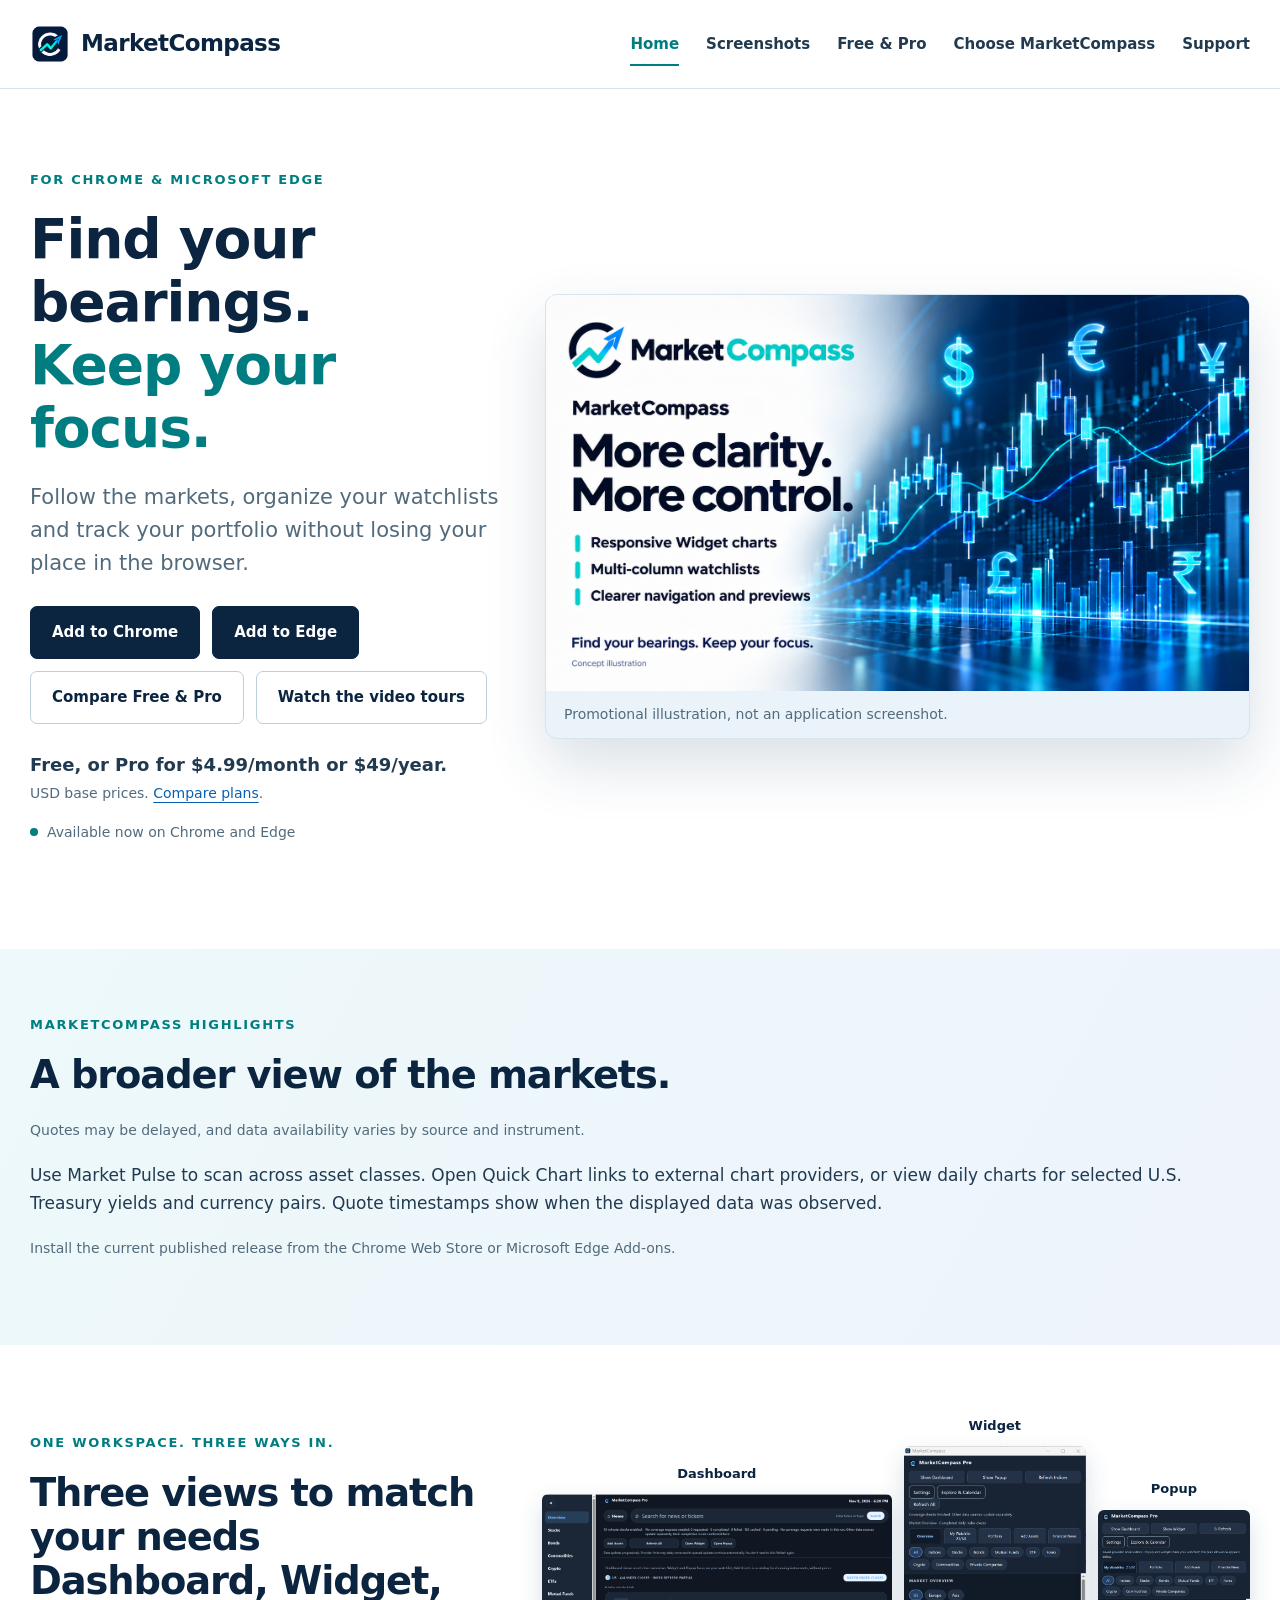
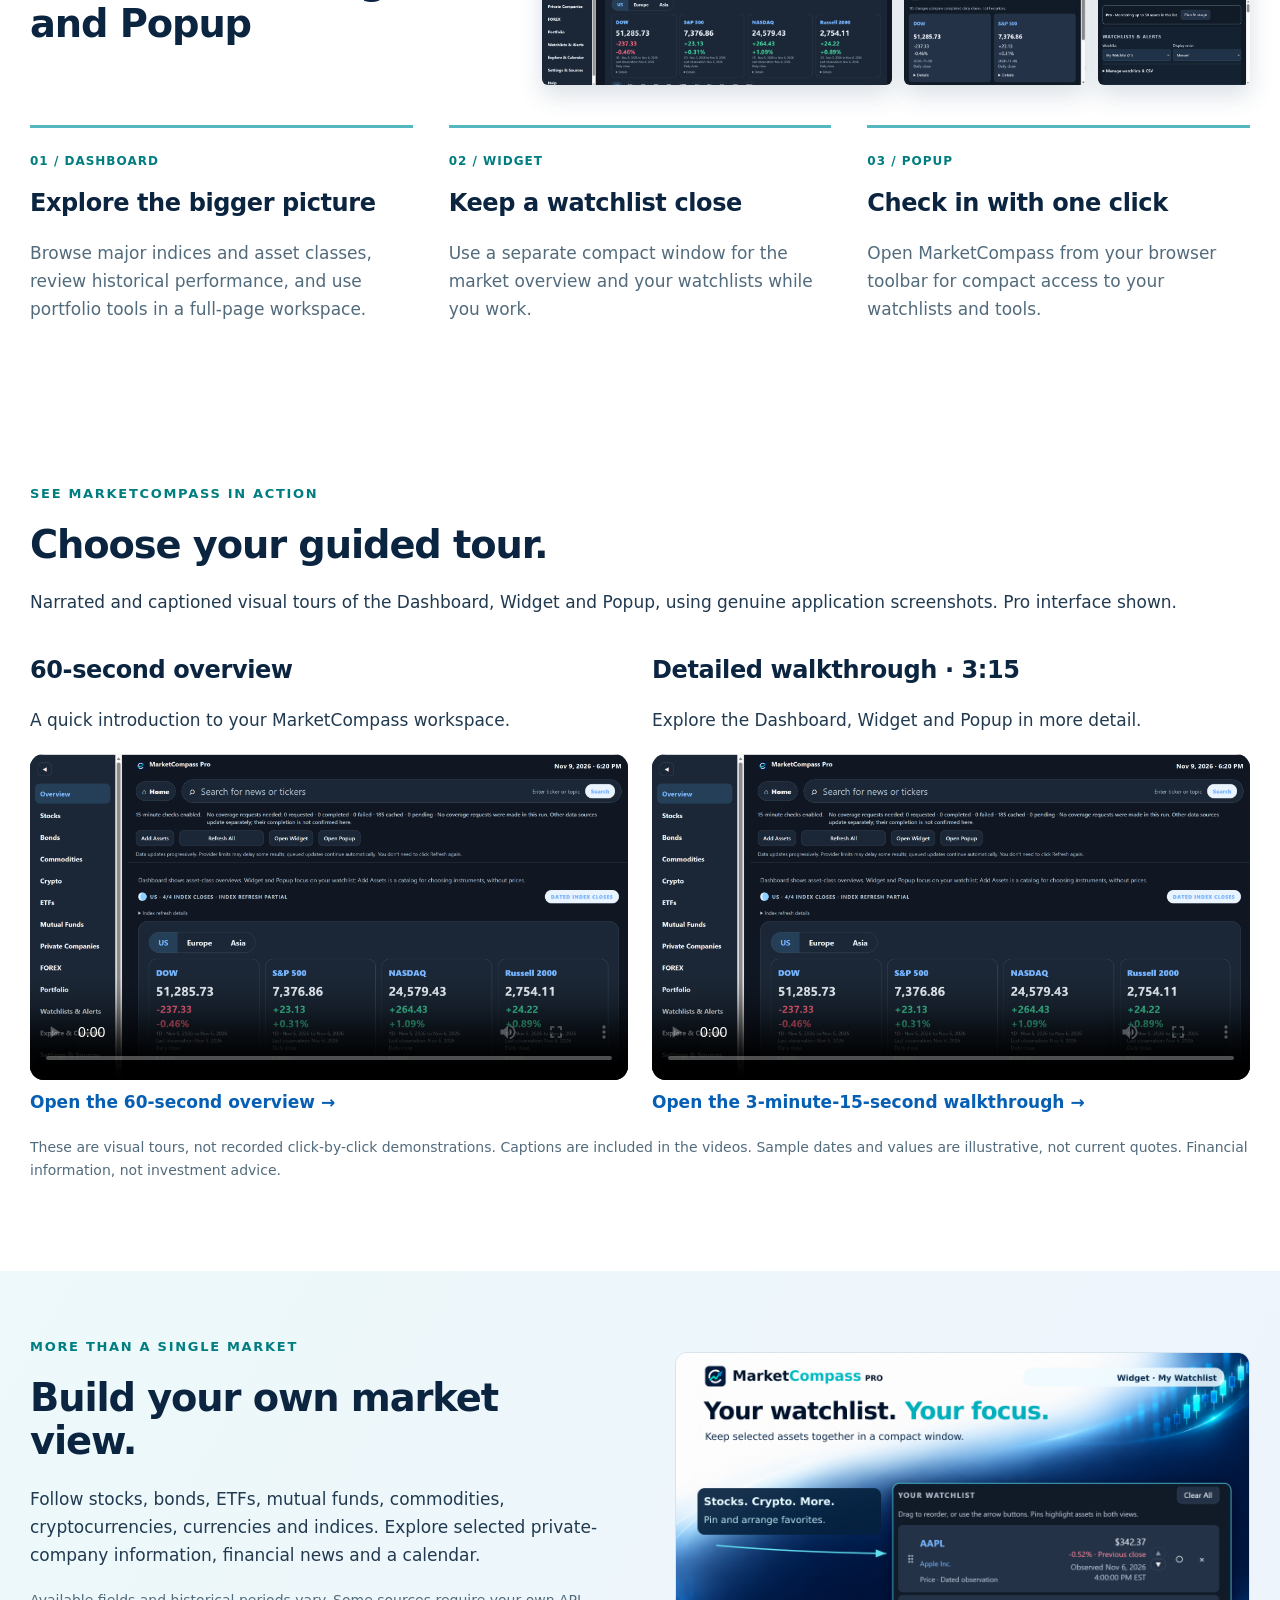
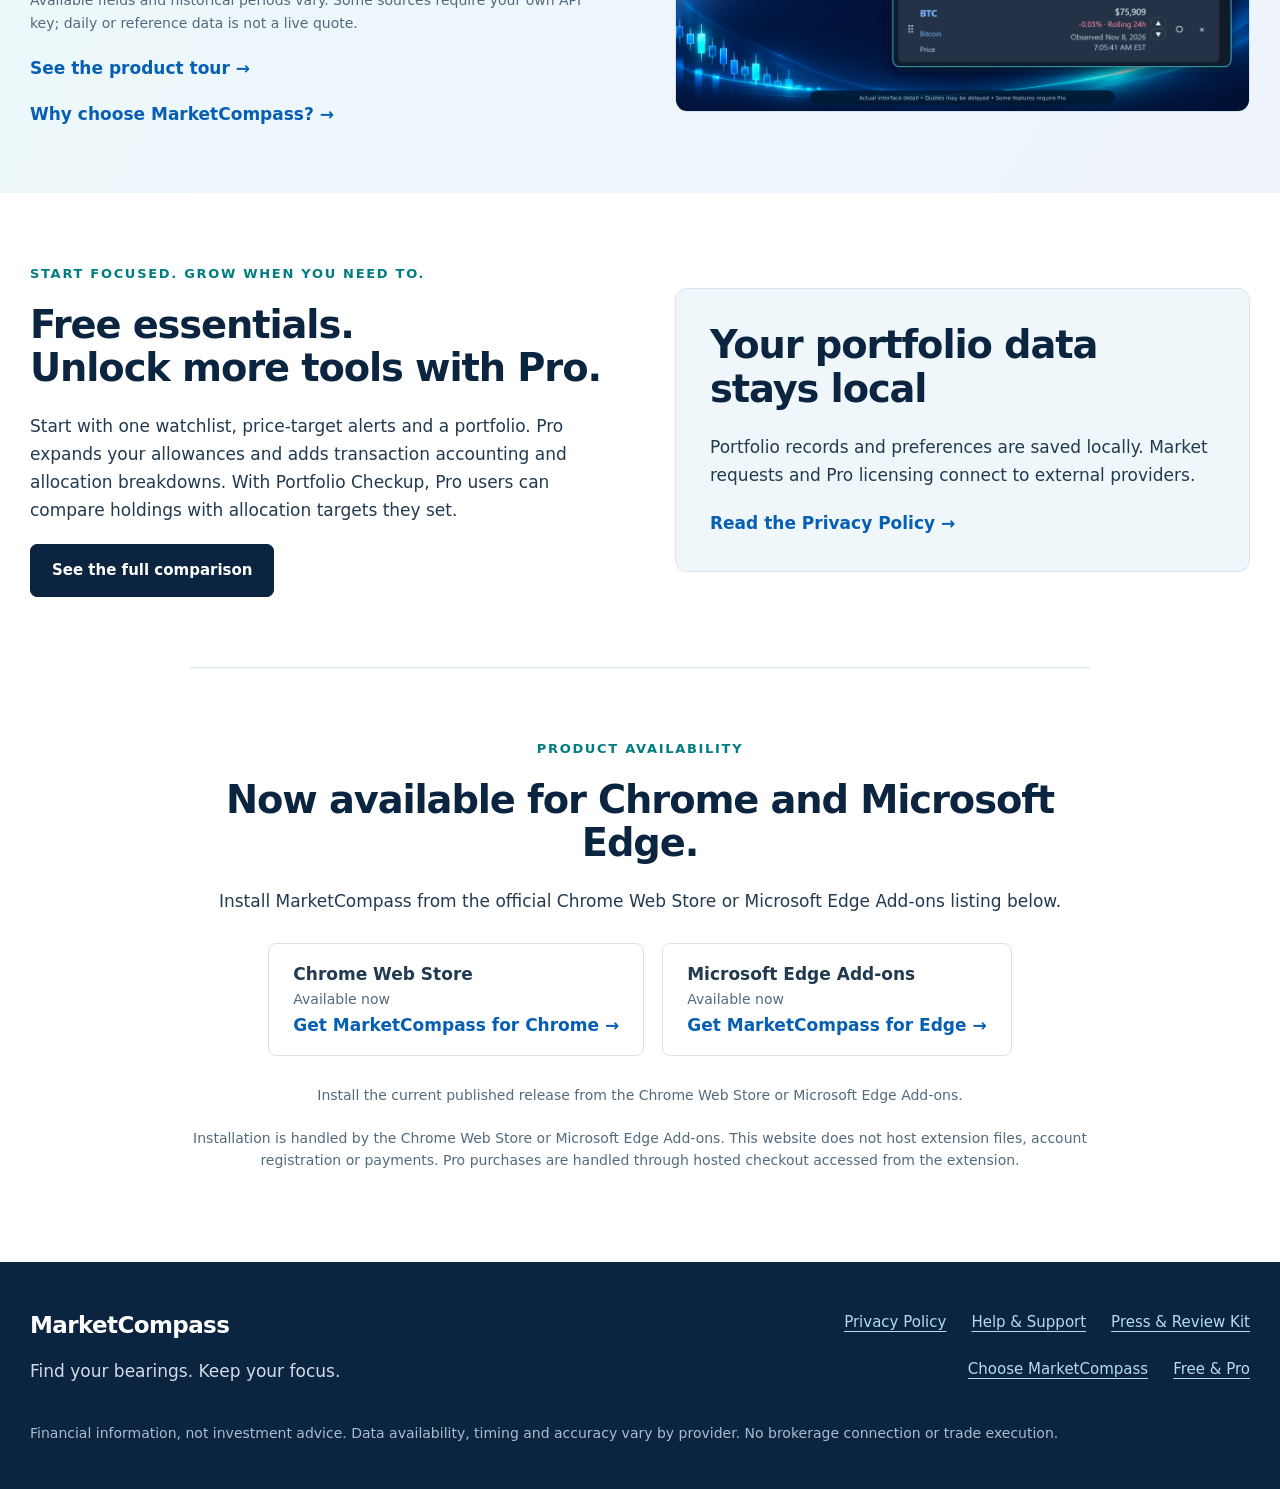
==== commit 02fe9f7c: "Clarify MarketCompass Pro and local portfolio storage" ====
--- a/index.html
+++ b/index.html
@@ -5,6 +5,6 @@
 
 <section class="wrap section" id="videos" aria-labelledby="video-heading"><div class="section-intro"><p class="eyebrow">See MarketCompass in action</p><h2 id="video-heading">Choose your guided tour.</h2><p>Narrated and captioned visual tours of the Dashboard, Widget and Popup, using genuine application screenshots. Pro interface shown.</p></div><div class="two"><article id="overview-video"><h3>60-second overview</h3><p>A quick introduction to your MarketCompass workspace.</p><video controls playsinline preload="metadata" width="1920" height="1080" style="width:100%;height:auto;border-radius:14px;background:#10233d" poster="assets/marketing/form-dashboard.png" aria-label="MarketCompass 60-second overview"><source src="marketcompass-overview.mp4" type="video/mp4"><track kind="captions" src="marketcompass-overview.vtt" srclang="en" label="English">Your browser does not support embedded video. <a href="marketcompass-overview.mp4">Watch the overview</a>.</video><p><a class="text-link" href="marketcompass-overview.mp4">Open the 60-second overview →</a></p></article><article id="walkthrough-video"><h3>Detailed walkthrough · 3:15</h3><p>Explore the Dashboard, Widget and Popup in more detail.</p><video controls playsinline preload="metadata" width="1920" height="1080" style="width:100%;height:auto;border-radius:14px;background:#10233d" poster="assets/marketing/form-dashboard.png" aria-label="MarketCompass detailed visual walkthrough"><source src="marketcompass-walkthrough.mp4" type="video/mp4"><track kind="captions" src="marketcompass-walkthrough.vtt" srclang="en" label="English">Your browser does not support embedded video. <a href="marketcompass-walkthrough.mp4">Watch the detailed walkthrough</a>.</video><p><a class="text-link" href="marketcompass-walkthrough.mp4">Open the 3-minute-15-second walkthrough →</a></p></article></div><p class="fine">These are visual tours, not recorded click-by-click demonstrations. Captions are included in the videos. Sample dates and values are illustrative, not current quotes. Financial information, not investment advice.</p></section>
 <section class="band" id="preview"><div class="wrap split"><div><p class="eyebrow">More than a single market</p><h2>Build your own market view.</h2><p>Follow stocks, bonds, ETFs, mutual funds, commodities, cryptocurrencies, currencies and indices. Explore selected private-company information, financial news and a calendar.</p><p class="fine">Available fields and historical periods vary. Some sources require your own API key; daily or reference data is not a live quote.</p><a class="text-link" href="screenshots.html">See the product tour →</a><p class="why-link"><a class="text-link" href="why-marketcompass.html">Why choose MarketCompass? →</a></p></div><figure><a href="assets/marketing/watchlist.png" data-lightbox=""><img src="assets/marketing/watchlist.png" alt="MarketCompass Widget My Watchlist with selected assets" width="1280" height="800" loading="lazy"></a></figure></div></section>
-<section class="wrap section split" id="plans"><div><p class="eyebrow">Start focused. Grow when you need to.</p><h2>Free essentials.<br>More room with Pro.</h2><p>Start with one watchlist, price-target alerts and a portfolio. Pro expands your allowances and adds transaction accounting and allocation breakdowns. With Portfolio Checkup, Pro users can compare holdings with allocation targets they set.</p><a class="button" href="free-pro.html">See the full comparison</a></div><div class="feature-panel" id="privacy-support"><h3>Your data, your browser profile</h3><p>Portfolio records and preferences are saved locally. Market requests and Pro licensing connect to external providers.</p><a class="text-link" href="privacy.html">Read the Privacy Policy →</a></div></section>
+<section class="wrap section split" id="plans"><div><p class="eyebrow">Start focused. Grow when you need to.</p><h2>Free essentials.<br>Unlock more tools with Pro.</h2><p>Start with one watchlist, price-target alerts and a portfolio. Pro expands your allowances and adds transaction accounting and allocation breakdowns. With Portfolio Checkup, Pro users can compare holdings with allocation targets they set.</p><a class="button" href="free-pro.html">See the full comparison</a></div><div class="feature-panel" id="privacy-support"><h2>Your portfolio data stays local</h2><p>Portfolio records and preferences are saved locally. Market requests and Pro licensing connect to external providers.</p><a class="text-link" href="privacy.html">Read the Privacy Policy →</a></div></section>
 <section class="wrap section availability" id="availability"><span id="pilot-status"></span><p class="eyebrow">Product availability</p><h2>Now available for Chrome and Microsoft Edge.</h2><p>Install MarketCompass from the official Chrome Web Store or Microsoft Edge Add-ons listing below.</p><div class="store-status"><div><strong>Chrome Web Store</strong><span>Available now</span><a class="text-link" href="https://chromewebstore.google.com/detail/marketcompass/nocpcppjmmdhdpfhiahnjdbmjbkocnnh?pli=1" target="_blank" rel="noopener noreferrer">Get MarketCompass for Chrome →</a></div><div><strong>Microsoft Edge Add-ons</strong><span>Available now</span><a class="text-link" href="https://microsoftedge.microsoft.com/addons/detail/pcbjnfilfemoclhdkdmjgnlkblgkehjo" target="_blank" rel="noopener noreferrer">Get MarketCompass for Edge →</a></div></div><p class="fine">Install the current published release from the Chrome Web Store or Microsoft Edge Add-ons.</p><p class="fine">Installation is handled by the Chrome Web Store or Microsoft Edge Add-ons. This website does not host extension files, account registration or payments. Pro purchases are handled through hosted checkout accessed from the extension.</p></section></main><footer><div class="wrap footer-inner"><div><a class="brand" href="index.html">MarketCompass</a><p>Find your bearings. Keep your focus.</p></div><div class="footer-links"><a href="privacy.html">Privacy Policy</a><a href="support.html">Help & Support</a><a href="press.html">Press & Review Kit</a><a href="why-marketcompass.html">Choose MarketCompass</a><a href="free-pro.html">Free & Pro</a></div><p class="fine">Financial information, not investment advice. Data availability, timing and accuracy vary by provider. No brokerage connection or trade execution.</p></div></footer><script src="assets/lightbox.js" defer></script></body></html>
 
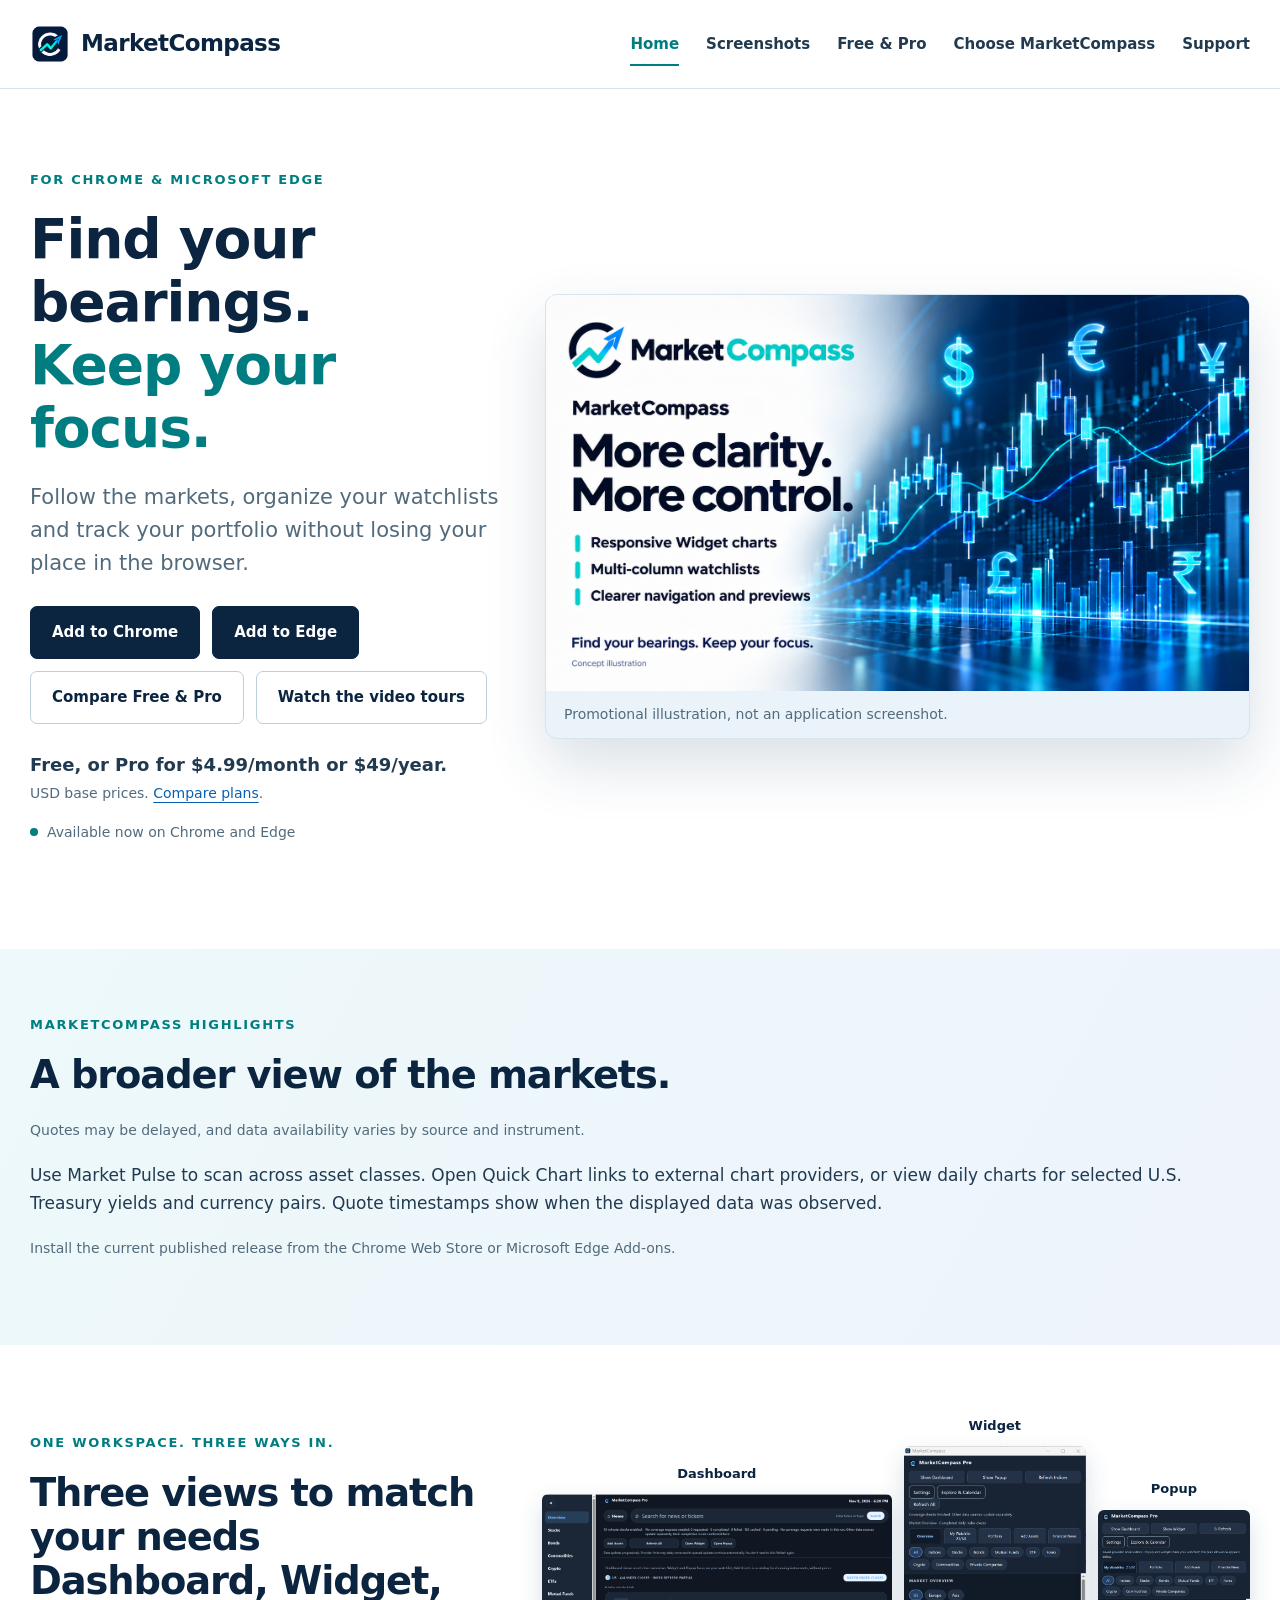
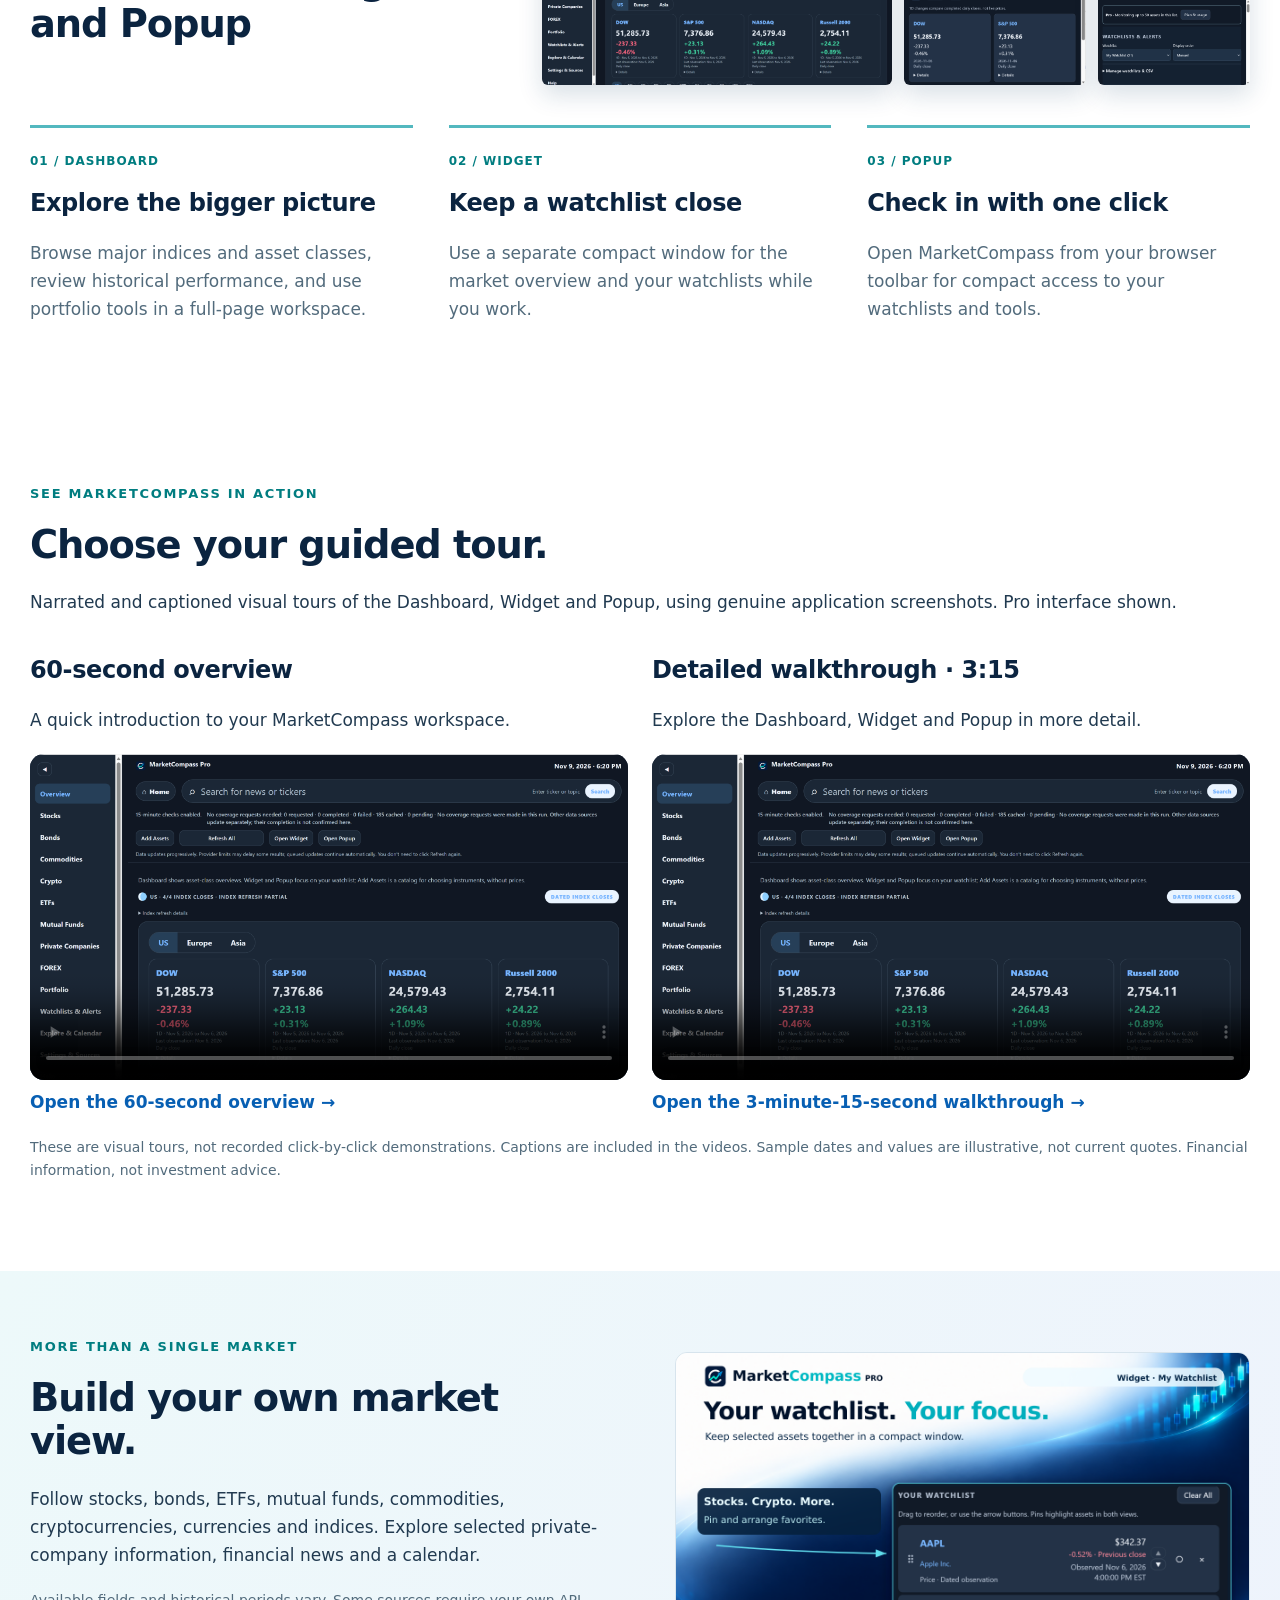
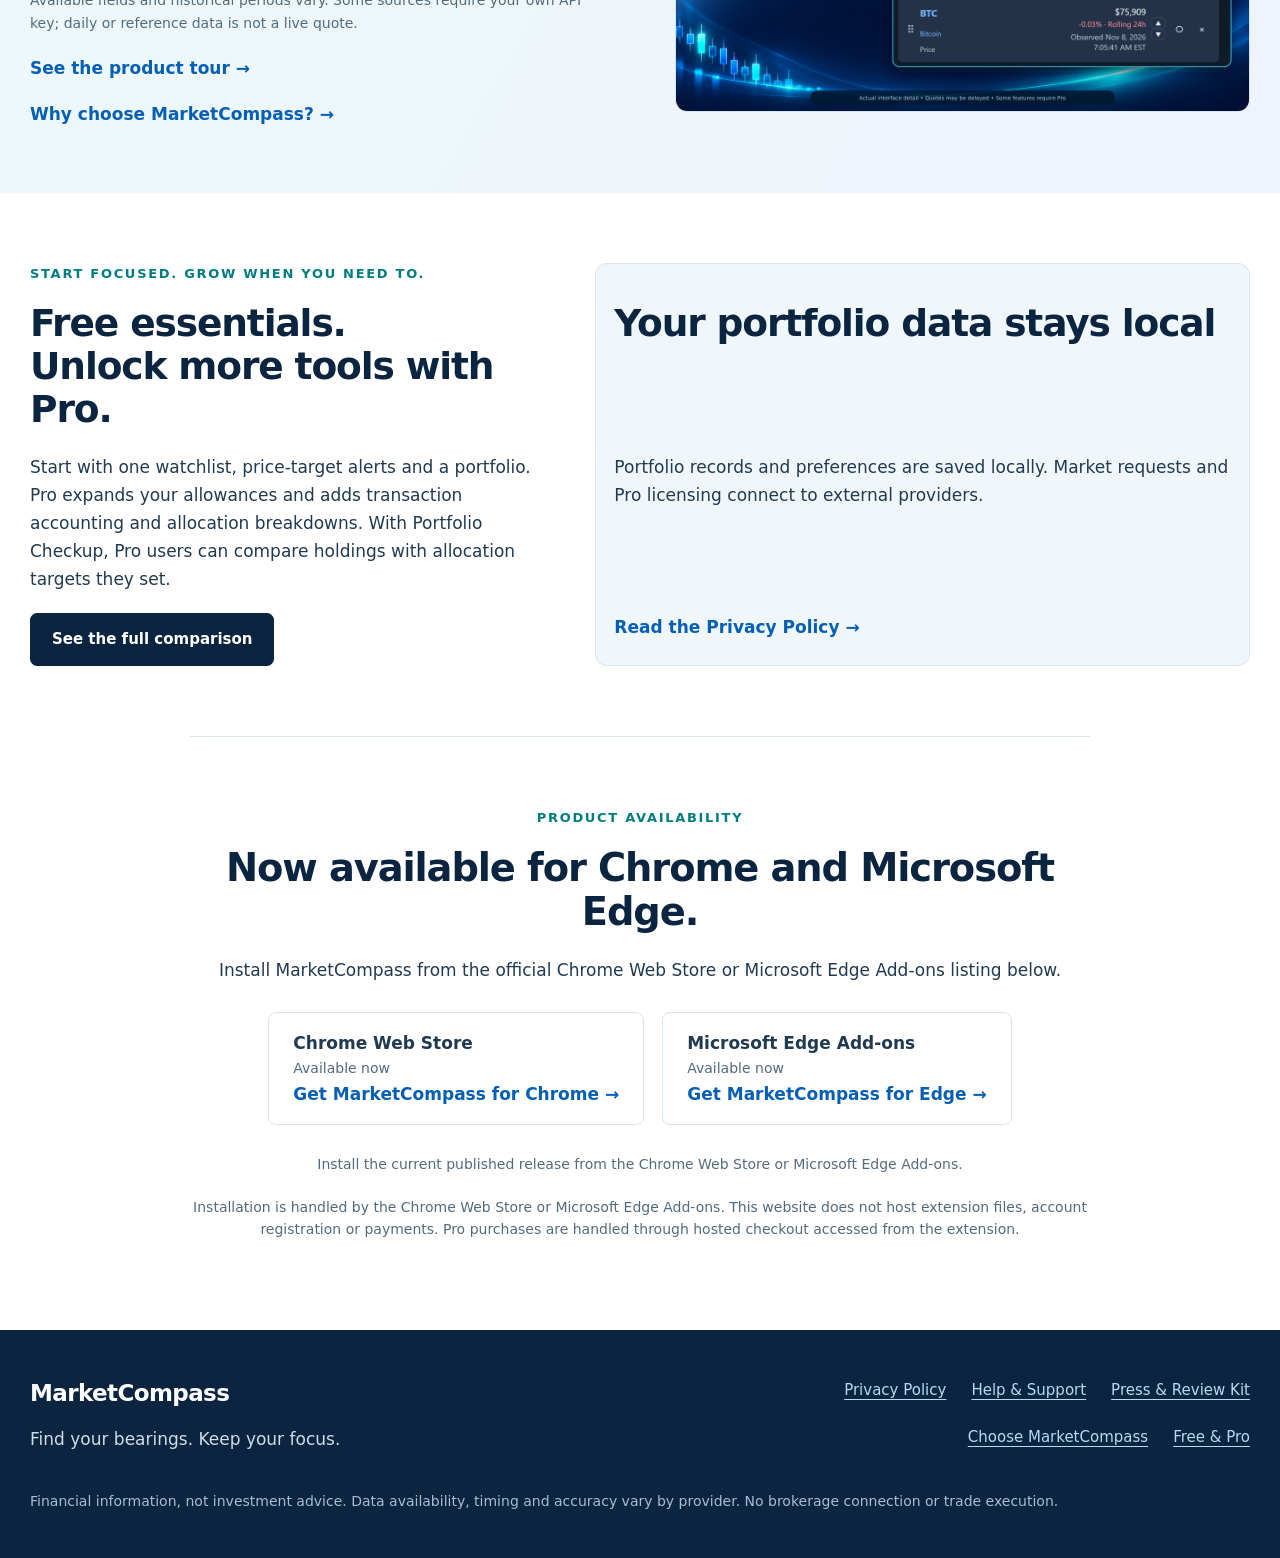
==== commit bf479e0c: "Align the MarketCompass plan and privacy sections" ====
--- a/index.html
+++ b/index.html
@@ -1,4 +1,21 @@
-<!doctype html><html lang="en"><head><meta charset="utf-8"><meta name="viewport" content="width=device-width,initial-scale=1"><title>MarketCompass | Navigate Financial Markets</title><meta name="description" content="MarketCompass brings market monitoring, watchlists and portfolio tools to Chrome and Edge through a Dashboard, Widget and Popup."><link rel="icon" href="assets/marketing/icon.png"><link rel="stylesheet" href="assets/site.css"></head><body><a class="skip" href="#main">Skip to content</a><header class="site-header"><div class="wrap header-inner"><a class="brand" href="index.html"><img src="assets/marketing/icon.png" width="40" height="40" alt=""><span>MarketCompass</span></a><nav aria-label="Main navigation"><a href="index.html" aria-current="page">Home</a><a href="screenshots.html">Screenshots</a><a href="free-pro.html">Free & Pro</a><a href="why-marketcompass.html">Choose MarketCompass</a><a href="support.html">Support</a></nav></div></header><main id="main"><span id="top"></span>
+<!doctype html><html lang="en"><head><meta charset="utf-8"><meta name="viewport" content="width=device-width,initial-scale=1"><title>MarketCompass | Navigate Financial Markets</title><meta name="description" content="MarketCompass brings market monitoring, watchlists and portfolio tools to Chrome and Edge through a Dashboard, Widget and Popup."><link rel="icon" href="assets/marketing/icon.png"><link rel="stylesheet" href="assets/site.css"><style>
+@media screen {
+  #plans {container-type:inline-size}
+  #plans h2 {font-size:clamp(15px,calc(5.3cqi + 1px),35px)}
+  #privacy-support {padding:23px clamp(12px,3vw,25px)}
+  #privacy-support h2 {white-space:nowrap}
+}
+@media screen and (min-width:651px) {
+  #plans {grid-template-columns:minmax(0,.88fr) minmax(0,1.12fr);grid-template-rows:repeat(4,auto);gap:0 clamp(26px,4vw,60px);align-items:stretch}
+  #plans h2 {font-size:clamp(17px,calc(3.15cqi - .5px),37.5px)}
+  #plans > div {display:grid;grid-row:1 / span 4;grid-template-rows:subgrid;align-items:start;justify-items:start;min-width:0}
+  #plans > div:first-child {grid-column:1}
+  #privacy-support {grid-column:2;padding:18px clamp(12px,1.4vw,18px)}
+  #plans h2 {grid-row:2}
+  #plans > div > p:not(.eyebrow) {grid-row:3}
+  #plans > div > a {grid-row:4}
+}
+</style></head><body><a class="skip" href="#main">Skip to content</a><header class="site-header"><div class="wrap header-inner"><a class="brand" href="index.html"><img src="assets/marketing/icon.png" width="40" height="40" alt=""><span>MarketCompass</span></a><nav aria-label="Main navigation"><a href="index.html" aria-current="page">Home</a><a href="screenshots.html">Screenshots</a><a href="free-pro.html">Free & Pro</a><a href="why-marketcompass.html">Choose MarketCompass</a><a href="support.html">Support</a></nav></div></header><main id="main"><span id="top"></span>
 <section class="hero wrap"><div><p class="eyebrow">For Chrome & Microsoft Edge</p><h1>Find your bearings.<br><em>Keep your focus.</em></h1><p class="lede">Follow the markets, organize your watchlists and track your portfolio without losing your place in the browser.</p><div class="actions"><a class="button" href="https://chromewebstore.google.com/detail/marketcompass/nocpcppjmmdhdpfhiahnjdbmjbkocnnh?pli=1" target="_blank" rel="noopener noreferrer">Add to Chrome</a><a class="button" href="https://microsoftedge.microsoft.com/addons/detail/pcbjnfilfemoclhdkdmjgnlkblgkehjo" target="_blank" rel="noopener noreferrer">Add to Edge</a><a class="button secondary" href="free-pro.html">Compare Free & Pro</a><a class="button secondary" href="#videos">Watch the video tours</a></div><p class="pricing-teaser"><strong>Free, or Pro for $4.99/month or $49/year.</strong><br><span>USD base prices. <a href="free-pro.html">Compare plans</a>.</span></p><p class="status"><span style="background:var(--teal)" aria-hidden="true"></span>Available now on Chrome and Edge</p></div><figure><a href="assets/marketing/v15-hero.png" data-lightbox="MarketCompass highlights"><img src="assets/marketing/v15-hero.png" alt="MarketCompass: responsive Widget charts, multi-column watchlists, clearer navigation and previews" width="1672" height="941"></a><figcaption>Promotional illustration, not an application screenshot.</figcaption></figure></section>
 <section class="band" id="version-15"><div class="wrap"><p class="eyebrow">MarketCompass highlights</p><h2>A broader view of the markets.</h2><p class="fine">Quotes may be delayed, and data availability varies by source and instrument.</p><p>Use Market Pulse to scan across asset classes. Open Quick Chart links to external chart providers, or view daily charts for selected U.S. Treasury yields and currency pairs. Quote timestamps show when the displayed data was observed.</p><p class="fine">Install the current published release from the Chrome Web Store or Microsoft Edge Add-ons.</p></div></section>
 <section class="wrap section" id="workspace"><div class="workspace-intro"><div class="section-intro"><p class="eyebrow">One workspace. Three ways in.</p><h2>Three views to match your needs<br>Dashboard, Widget, and Popup</h2></div><div class="form-factors" aria-label="Dashboard, Widget and Popup window formats"><figure class="form-dashboard"><figcaption>Dashboard</figcaption><a href="assets/marketing/form-dashboard.png" data-lightbox="Dashboard interface" aria-label="Enlarge Dashboard screenshot"><span class="screenshot-frame dashboard"><img src="assets/marketing/form-dashboard.png" alt="MarketCompass Dashboard interface" width="2048" height="1118" loading="lazy"><span class="version-cover" aria-hidden="true"></span></span></a></figure><figure class="form-widget"><figcaption>Widget</figcaption><a href="assets/marketing/form-widget.png" data-lightbox="Widget interface" aria-label="Enlarge Widget screenshot"><span class="screenshot-frame widget"><img src="assets/marketing/form-widget.png" alt="MarketCompass Widget interface" width="1094" height="1432" loading="lazy"><span class="version-cover" aria-hidden="true"></span></span></a></figure><figure class="form-popup"><figcaption>Popup</figcaption><a href="assets/marketing/form-popup.png" data-lightbox="Popup interface" aria-label="Enlarge Popup screenshot"><span class="screenshot-frame popup"><img src="assets/marketing/form-popup.png" alt="MarketCompass Popup interface" width="1037" height="1197" loading="lazy"><span class="version-cover" aria-hidden="true"></span></span></a></figure></div></div><div class="three"><article><span class="number">01 / DASHBOARD</span><h3>Explore the bigger picture</h3><p>Browse major indices and asset classes, review historical performance, and use portfolio tools in a full-page workspace.</p></article><article><span class="number">02 / WIDGET</span><h3>Keep a watchlist close</h3><p>Use a separate compact window for the market overview and your watchlists while you work.</p></article><article><span class="number">03 / POPUP</span><h3>Check in with one click</h3><p>Open MarketCompass from your browser toolbar for compact access to your watchlists and tools.</p></article></div></section>
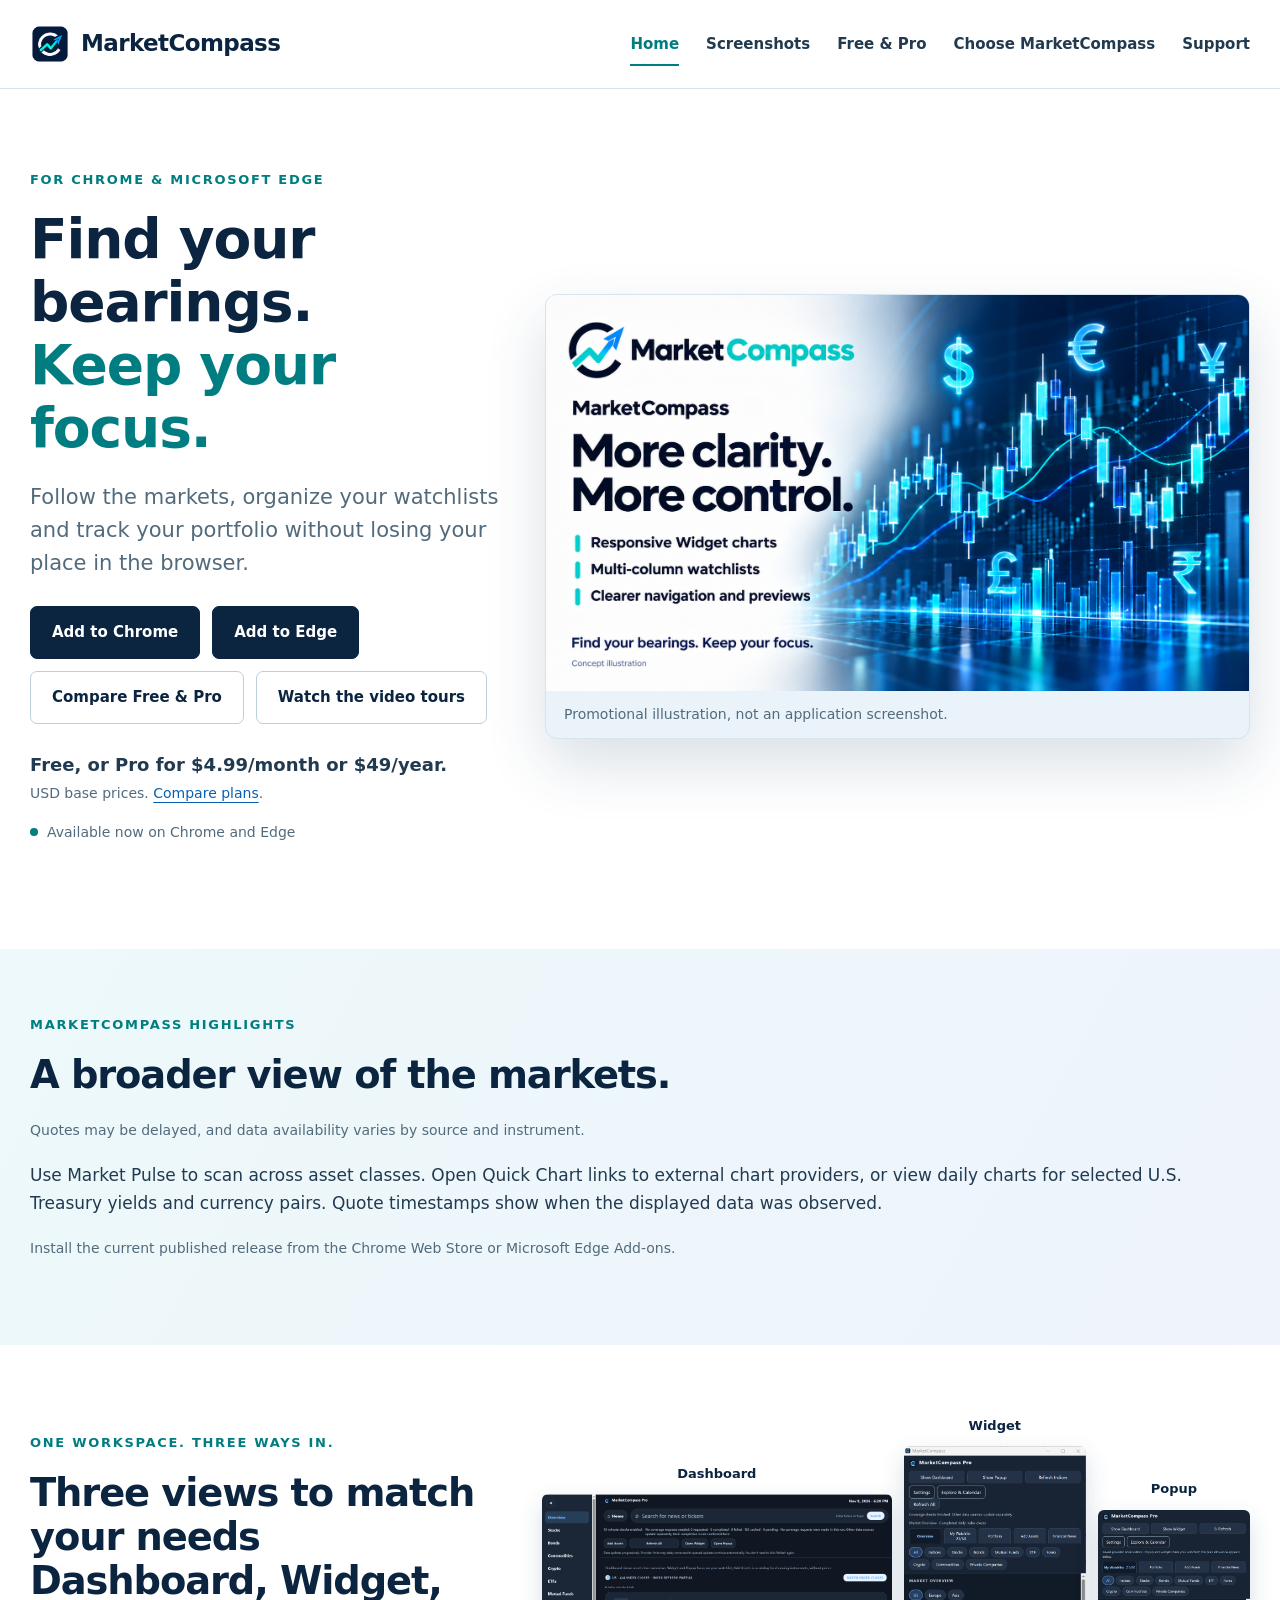
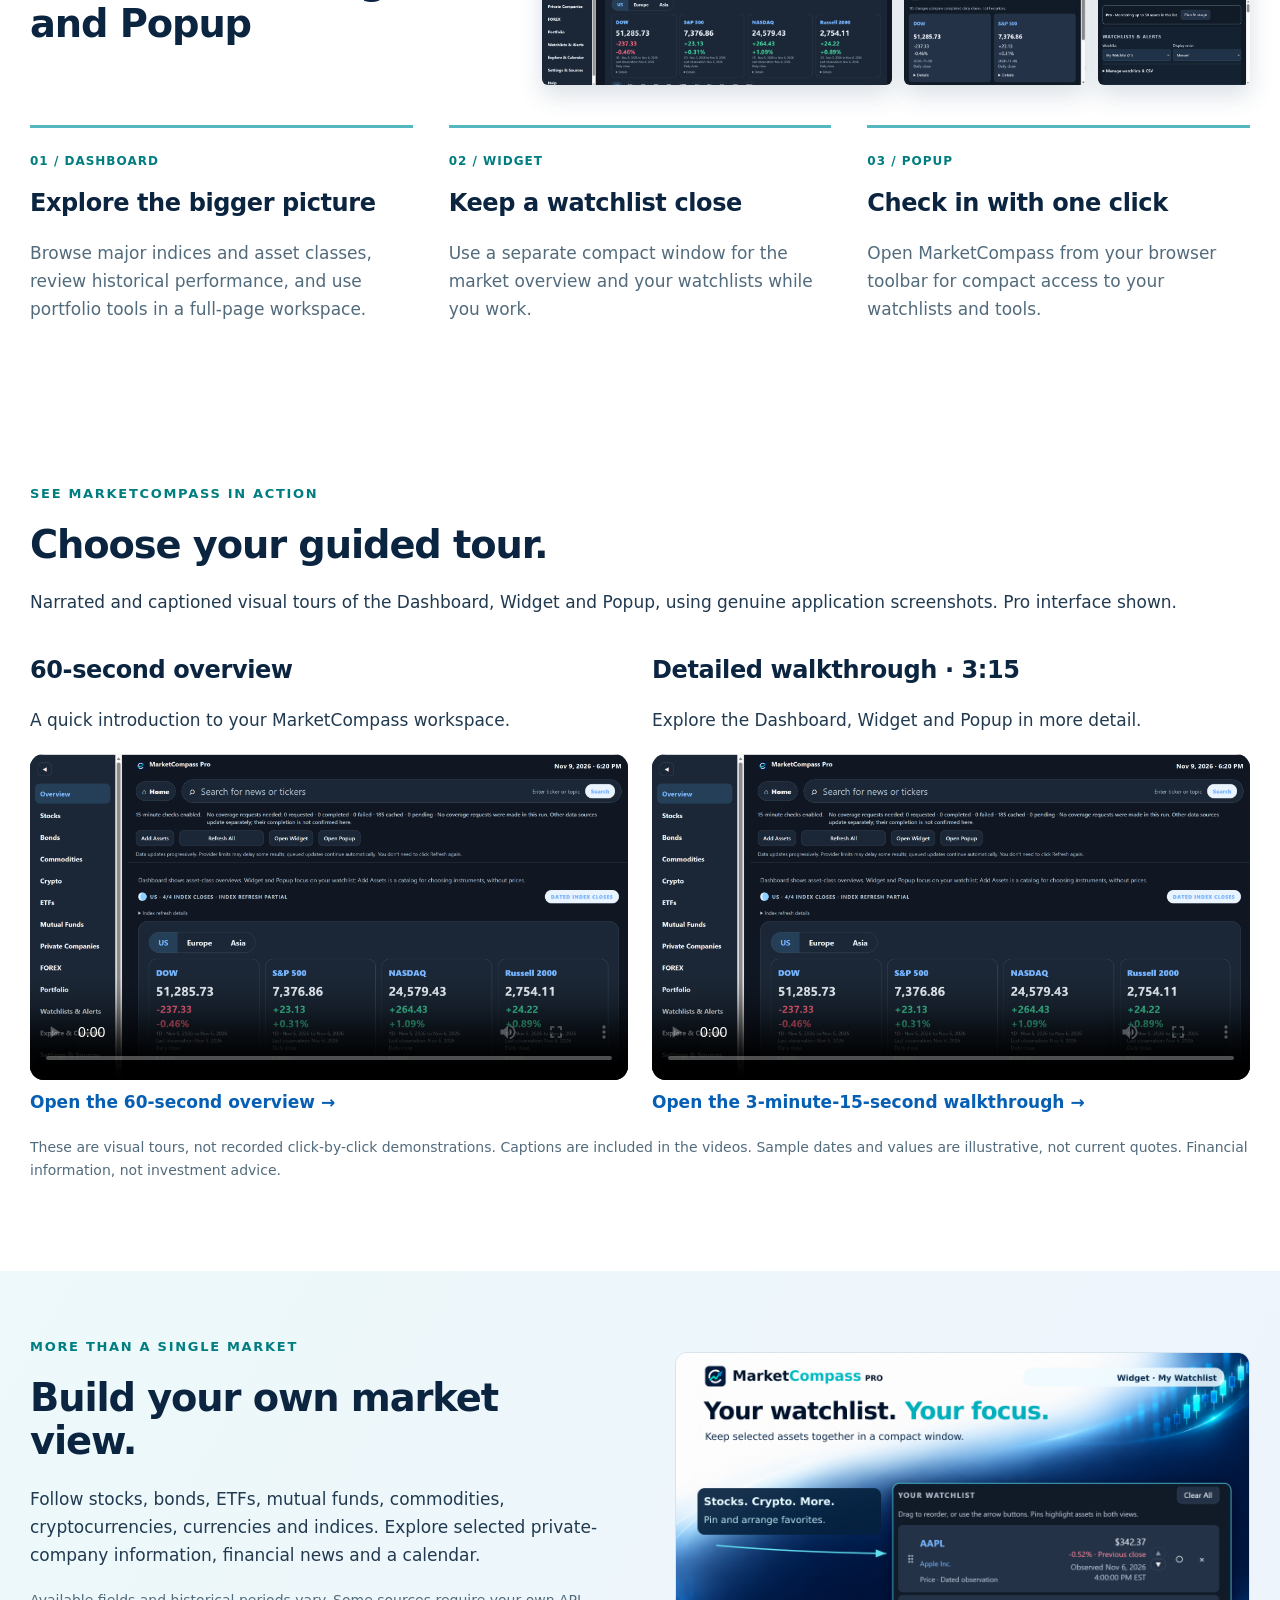
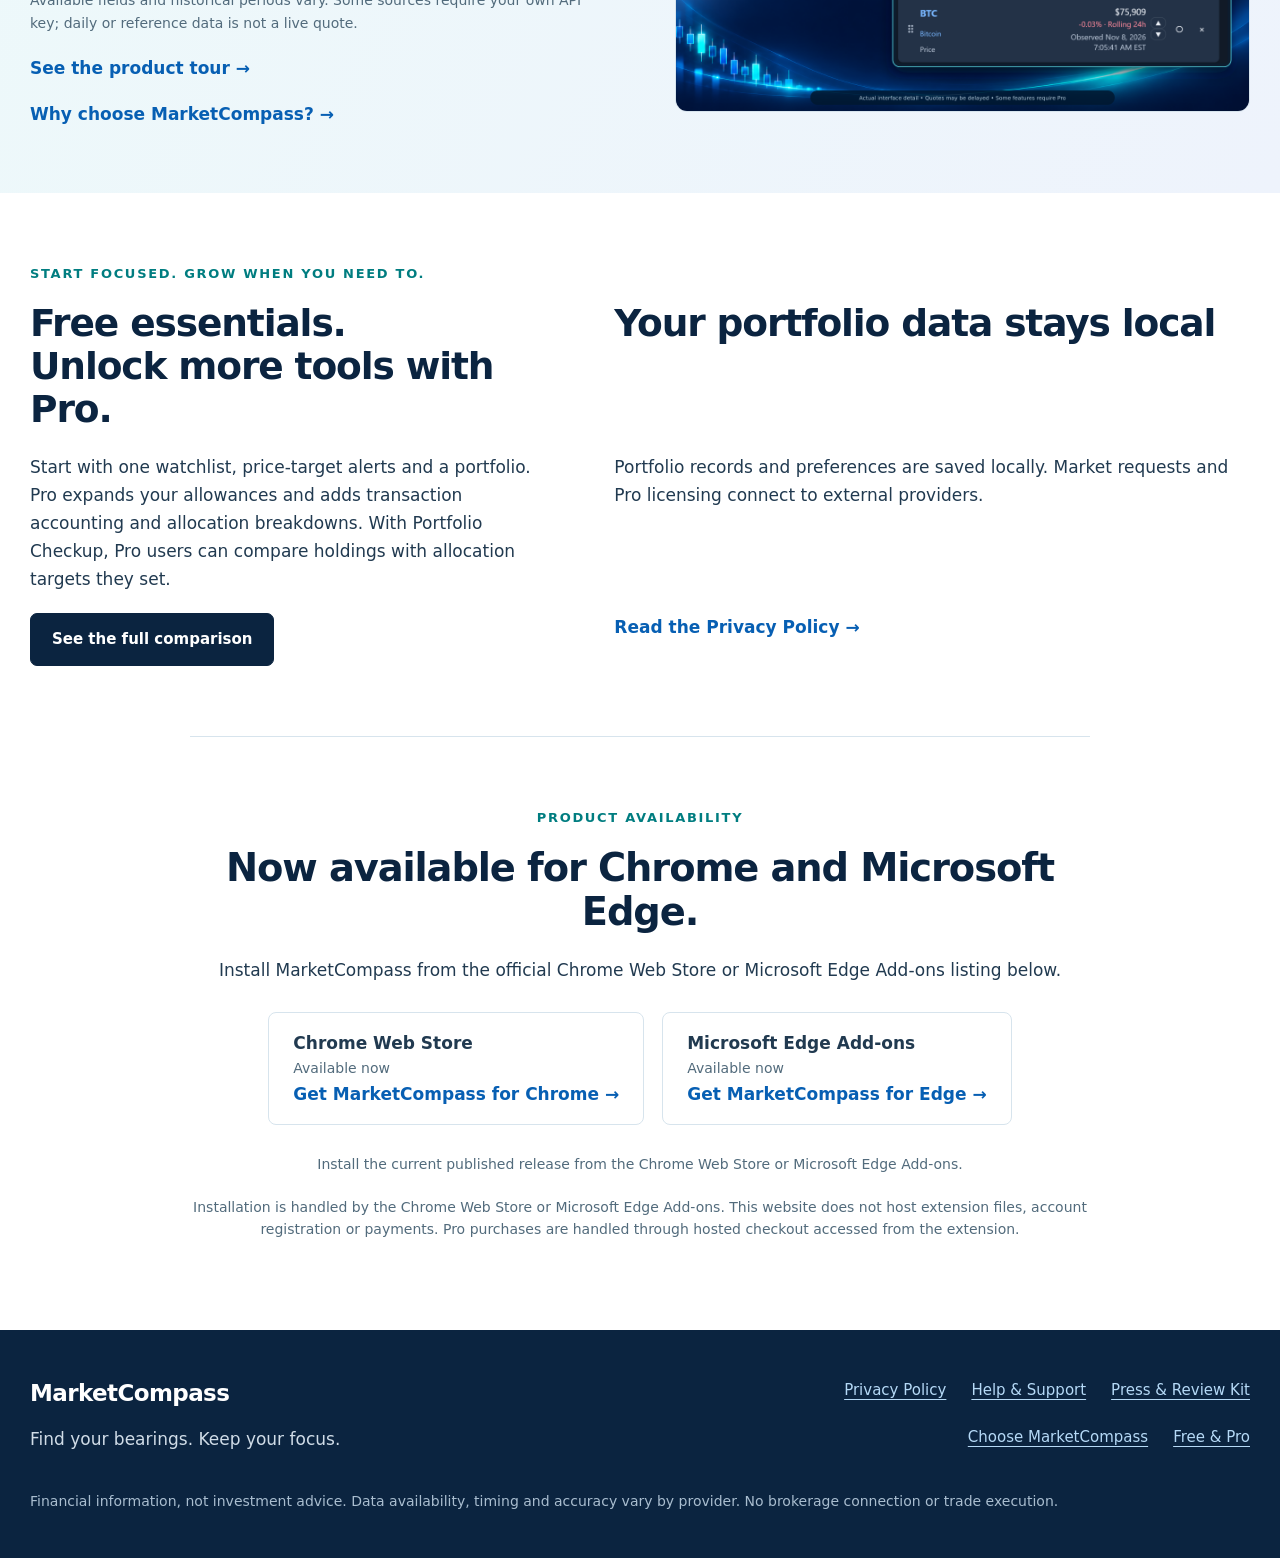
==== commit e5721e28: "Remove card styling from the portfolio privacy section" ====
--- a/index.html
+++ b/index.html
@@ -2,7 +2,7 @@
 @media screen {
   #plans {container-type:inline-size}
   #plans h2 {font-size:clamp(15px,calc(5.3cqi + 1px),35px)}
-  #privacy-support {padding:23px clamp(12px,3vw,25px)}
+  #privacy-support {padding:23px clamp(12px,3vw,25px);background:transparent;border-color:transparent}
   #privacy-support h2 {white-space:nowrap}
 }
 @media screen and (min-width:651px) {
